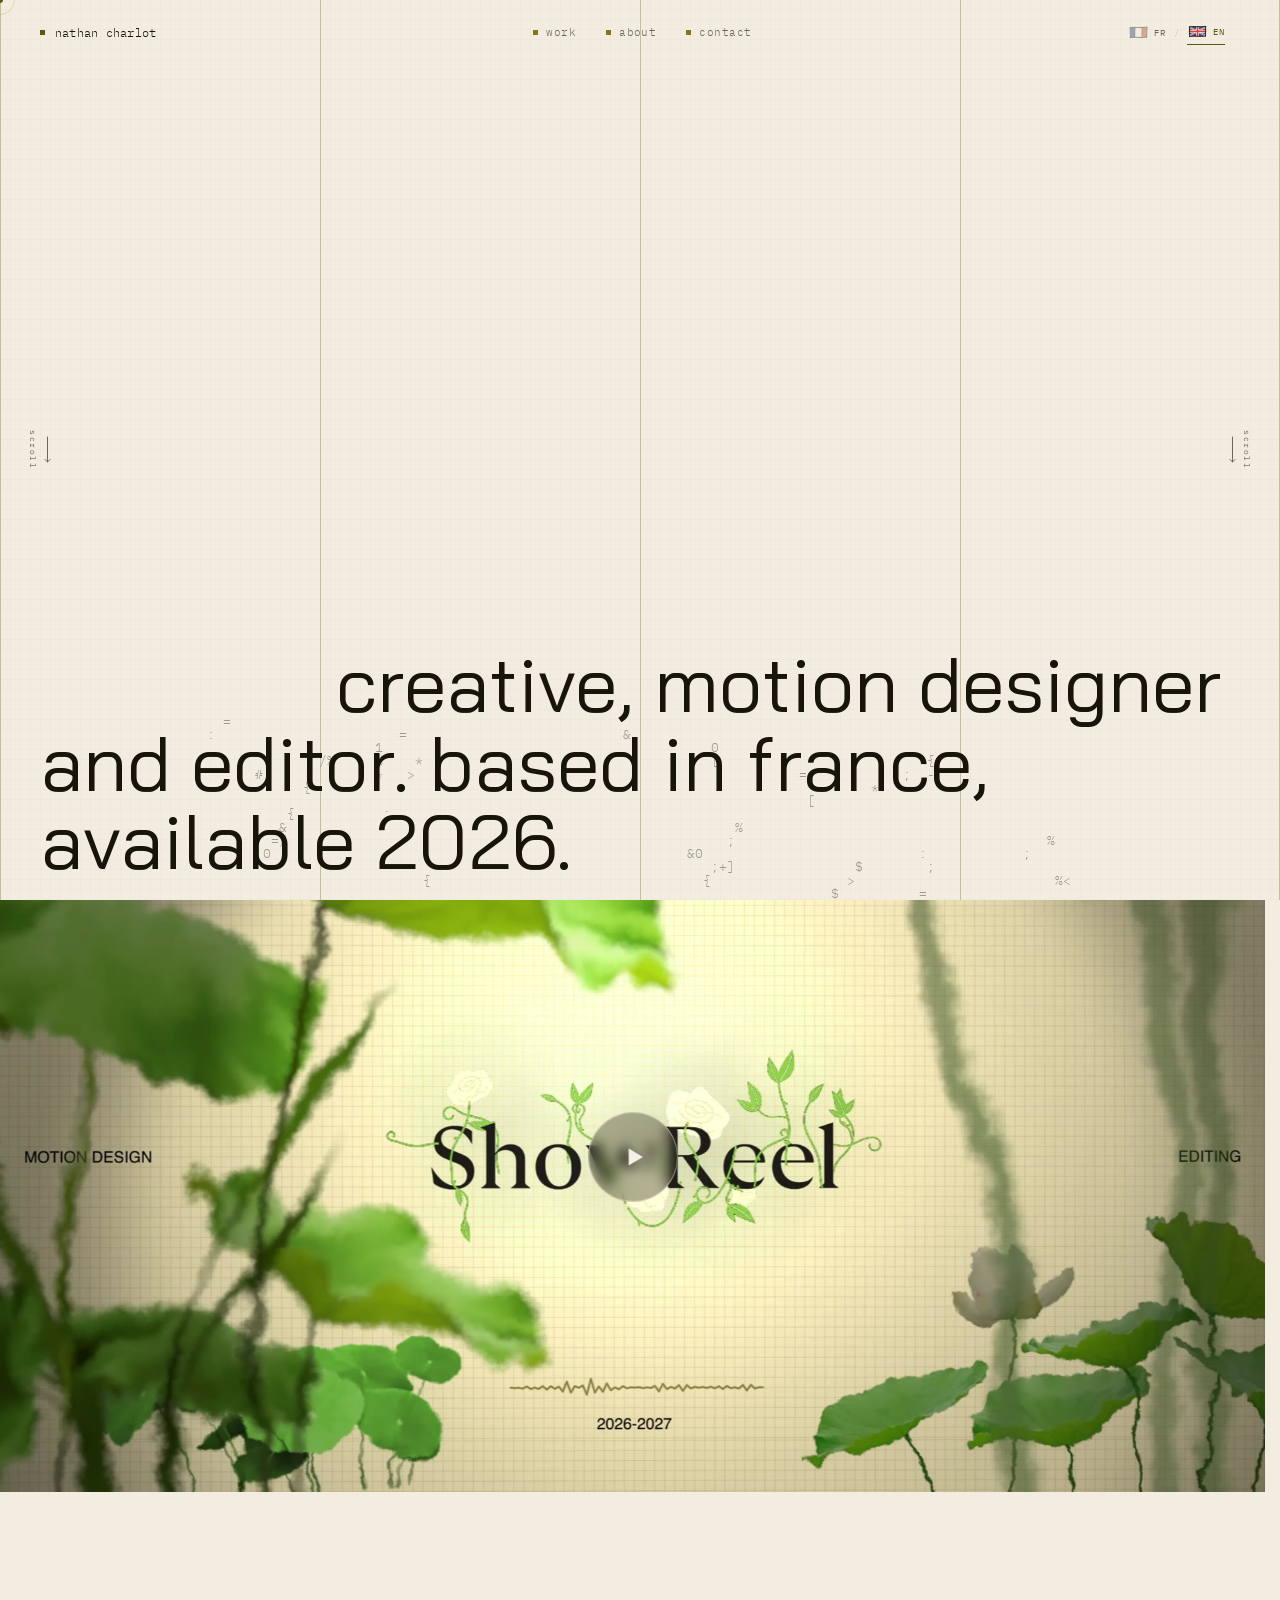
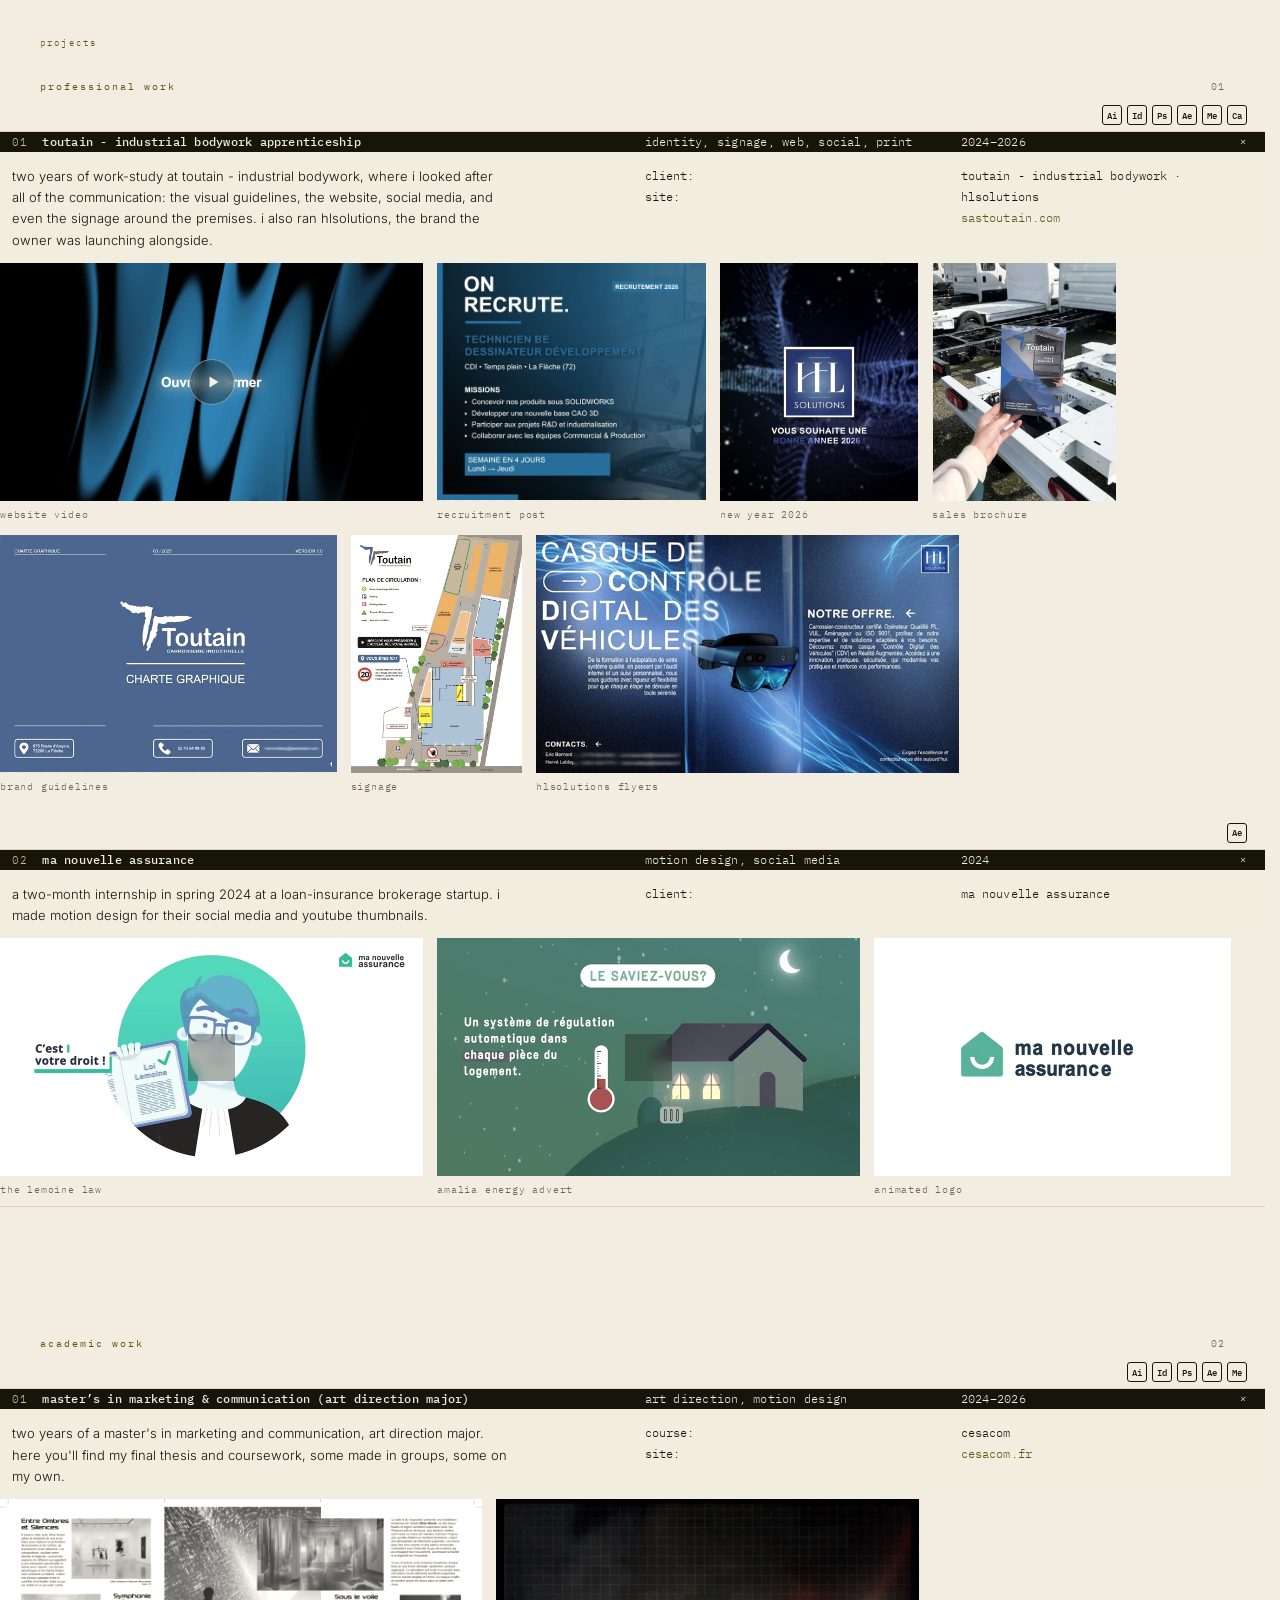
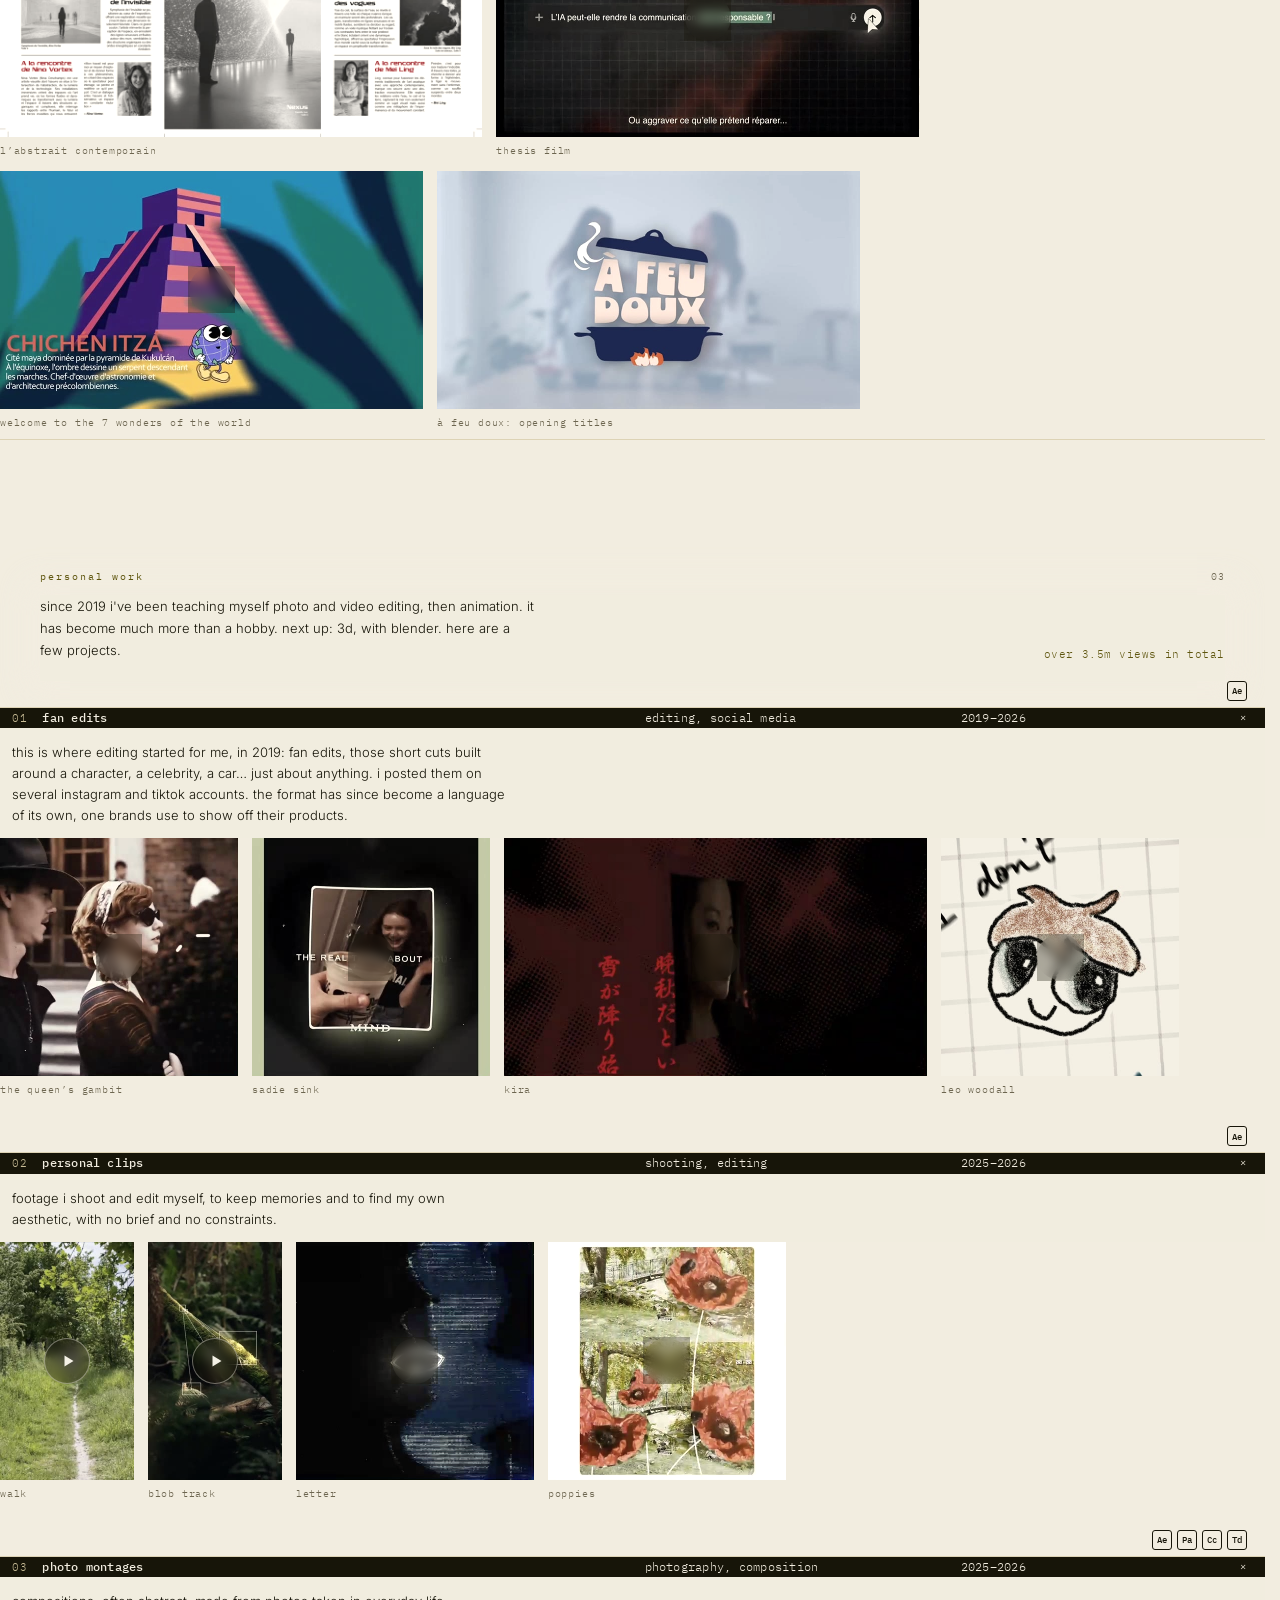
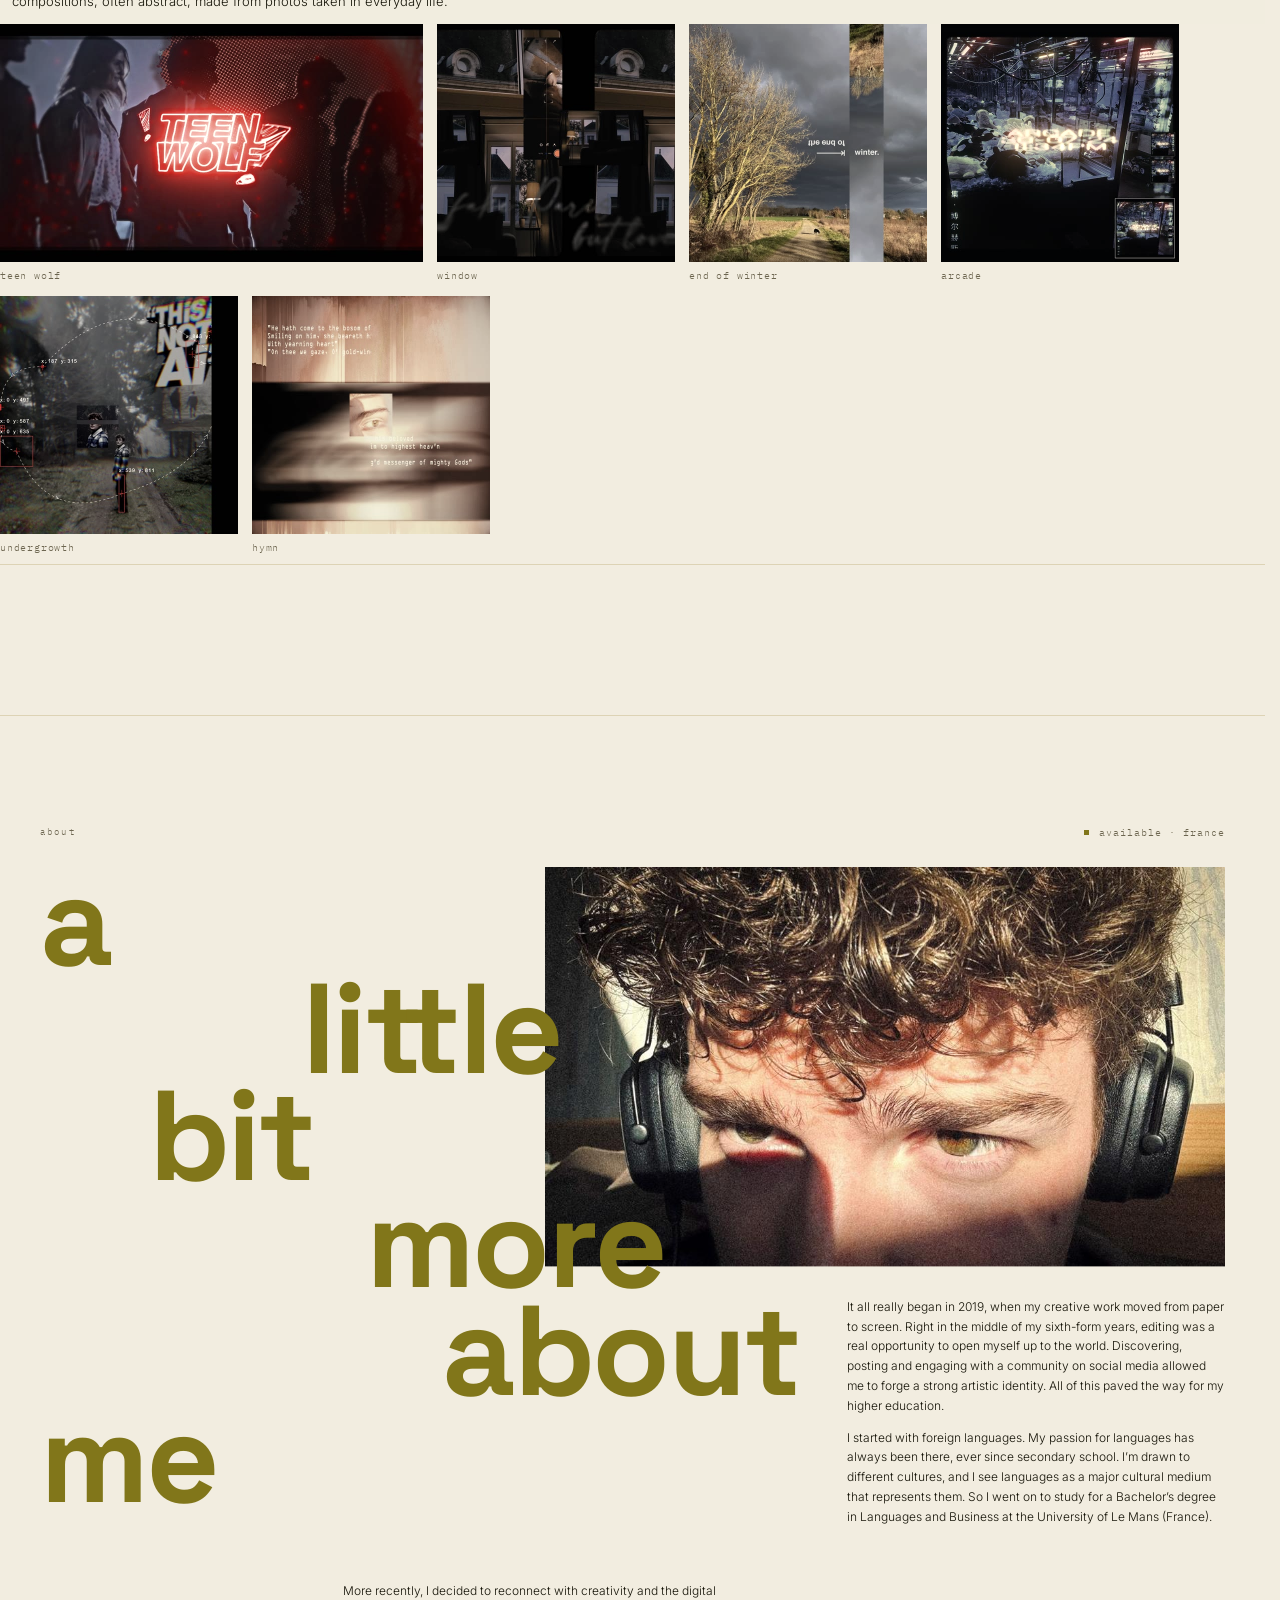
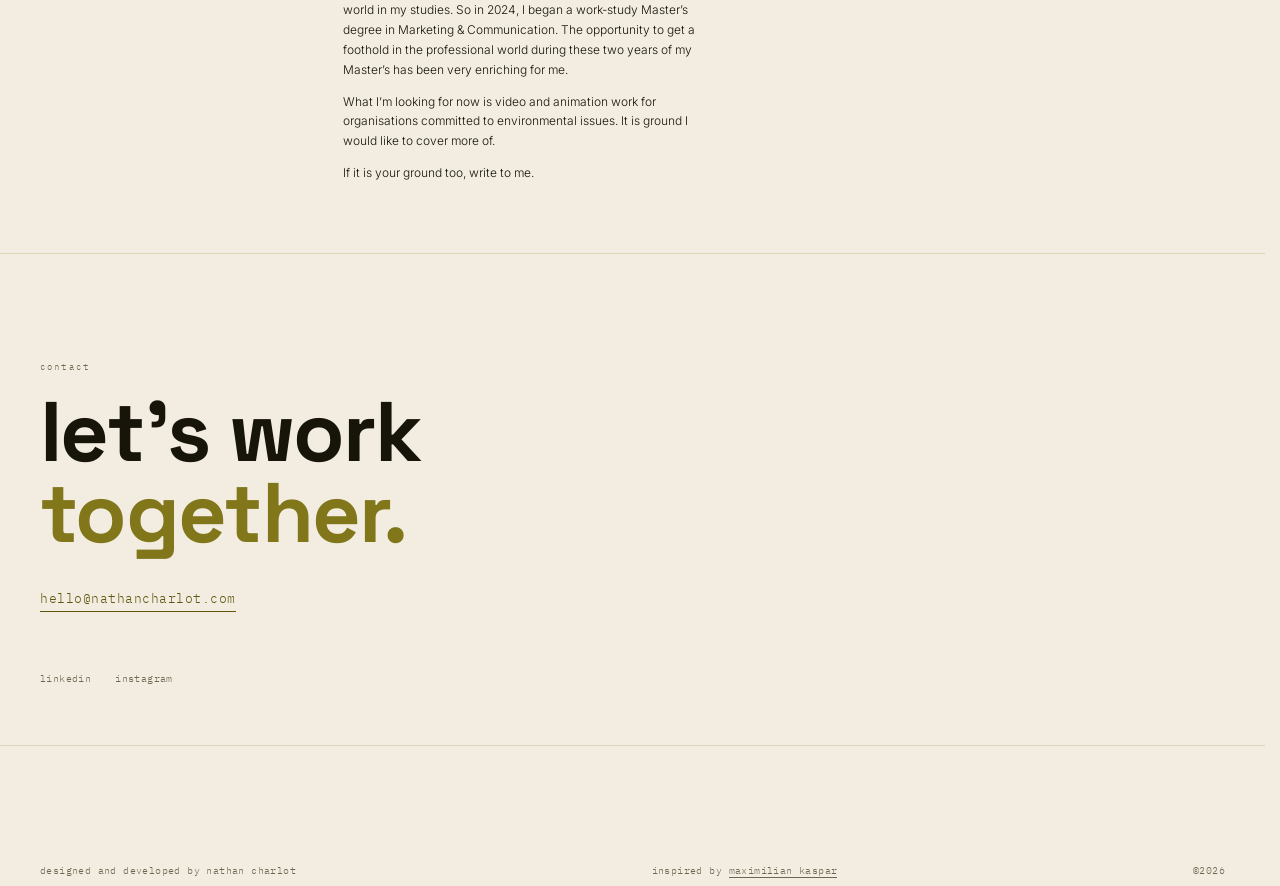
==== index.html @ 2854dc58 "Add Canva and TouchDesigner to the projects that use them Co-Authored-By: Claude Opus 5.5 <noreply@a" ====
<!DOCTYPE html>
<html lang="en">
<head>
<meta charset="UTF-8">
<meta name="viewport" content="width=device-width, initial-scale=1.0">
<title>portfolio nathan charlot</title>
<meta name="description" content="Motion designer and video editor. Animated branding, titling and editing for brands with something to say. Professional, academic and personal work.">
<meta name="author" content="Nathan Charlot">
<meta name="theme-color" content="#f2ede0">
<link rel="canonical" href="https://nathancharlot.com/">
<!-- Shared links carry a card. Crawlers do not run the language switch, so these
     are written once, in English, the wider of the two audiences. -->
<meta property="og:type" content="website">
<meta property="og:site_name" content="Nathan Charlot">
<meta property="og:url" content="https://nathancharlot.com/">
<meta property="og:title" content="portfolio nathan charlot">
<meta property="og:description" content="Animated branding, titling and editing for brands with something to say.">
<meta property="og:image" content="https://nathancharlot.com/og.jpg">
<meta property="og:image:width" content="1200">
<meta property="og:image:height" content="630">
<meta property="og:image:alt" content="Nathan Charlot, close up, headphones on.">
<meta property="og:locale" content="en_GB">
<meta property="og:locale:alternate" content="fr_FR">
<meta name="twitter:card" content="summary_large_image">
<meta name="twitter:title" content="portfolio nathan charlot">
<meta name="twitter:description" content="Animated branding, titling and editing for brands with something to say.">
<meta name="twitter:image" content="https://nathancharlot.com/og.jpg">
<link rel="icon" type="image/png" sizes="32x32" href="favicon-32.png">
<link rel="icon" type="image/png" sizes="180x180" href="favicon-180.png">
<link rel="icon" type="image/png" sizes="512x512" href="favicon-512.png">
<link rel="apple-touch-icon" href="favicon-180.png">
<link rel="preconnect" href="https://fonts.googleapis.com">
<link href="https://fonts.googleapis.com/css2?family=Space+Grotesk:wght@400;500;700&family=Bai+Jamjuree:wght@400&family=IBM+Plex+Mono:wght@400;500;600&family=Inter:wght@300;400;500&display=swap" rel="stylesheet">
<style>
/* ═══════════════════════════════════════
   TOKENS
═══════════════════════════════════════ */
:root {
  --bg:        #f2ede0;
  --bg-alt:    #e9e2ce;
  --panel:     #ece5d3;
  --fg:        #171509;
  --fg-muted:  #6d6650;
  /* --gold is text-safe on cream; --gold-fill is the raw moodboard yellow, blocks only */
  --gold:      #5f560f;
  --gold-fill: #c1b641;
  /* The two moodboard greens replace the former red accent.
     --green-deep carries emphasis text, --green-light is fills only (1.8:1 on cream). */
  --olive:      #81761a;
  --green-deep: #81761a;
  --green-light:#c1b641;
  --black:     #000;
  --ink-on-olive: #f4f1e6;
  --border:    #ddd3b5;
  --border-strong: #c9bd97;
  --display: 'Space Grotesk', 'Archivo', sans-serif;
  --mono:    'IBM Plex Mono', monospace;
  --sans:    'Inter', 'Helvetica Neue', Helvetica, Arial, sans-serif;
}
*, *::before, *::after { box-sizing: border-box; margin: 0; padding: 0; }
/* Reserve the scrollbar gutter so locking the scroll during the loading curtain
   does not widen the page and leave the auto-fitted headline mis-sized. */
html { scroll-behavior: smooth; scrollbar-gutter: stable; }
body {
  background: var(--bg); color: var(--fg);
  font-family: var(--sans); font-weight: 300;
  cursor: none; overflow-x: hidden; position: relative;
}
body.no-scroll-transition { overflow: hidden; height: 100vh; }
/* Light green as a fill takes dark ink: 9:1, against 4:1 for cream on the deep green */
::selection { background: var(--green-light); color: var(--fg); }
a { color: inherit; }
.lowercase { text-transform: lowercase; }

/* ── SWISS BACKGROUND GRID ── */
/* Fine 10px pixel grid — barely-there texture, far lighter than the columns */
.bg-grid {
  position: fixed; inset: 0; z-index: 0; pointer-events: none;
  background-image:
    repeating-linear-gradient(90deg, var(--fg) 0, var(--fg) 1px, transparent 1px, transparent 10px),
    repeating-linear-gradient(0deg,  var(--fg) 0, var(--fg) 1px, transparent 1px, transparent 10px);
  opacity: .015;
}
/* Five hairlines on the quarters → four equal columns, matching the .tc blinds.
   Positioned absolutely rather than with space-between, which spreads the gaps
   between the 1px lines and drifts off the quarter marks. */
.bg-columns { position: fixed; inset: 0; z-index: 0; pointer-events: none; }
.bg-columns span { position: absolute; top: 0; height: 100%; width: 1px; background: var(--border-strong); }
.bg-columns span:nth-child(1) { left: 0; }
.bg-columns span:nth-child(2) { left: calc(25% - .5px); }
.bg-columns span:nth-child(3) { left: calc(50% - .5px); }
.bg-columns span:nth-child(4) { left: calc(75% - .5px); }
.bg-columns span:nth-child(5) { right: 0; }
/* Ascii animation as a fixed backdrop: plain text, so no blend mode or alpha
   video is needed — the glyphs simply sit on the page colour. Held well below
   the content and faint enough to read through. */
#asciiBg { position: fixed; inset: 0; z-index: 0; pointer-events: none; will-change: opacity, filter;
  display: flex; align-items: flex-end; justify-content: center; overflow: hidden; }
#asciiBg pre { font-family: var(--mono); line-height: 1; white-space: pre; margin: 0;
  color: var(--fg); opacity: .38; }
.bg-grid-12 {
  position: fixed; inset: 0; z-index: 9500; pointer-events: none; display: none;
  grid-template-columns: repeat(12, 1fr); gap: 0;
}
.bg-grid-12.on { display: grid; }
.bg-grid-12 span { border-right: 1px solid rgba(129,118,26,.4); height: 100%; }
main, nav, footer { position: relative; z-index: 1; }
/* #hero is deliberately left at z-index auto: a stacking context here would trap
   the ascii clip's multiply blend. It still paints over the fixed grids because
   it is positioned and comes later in the DOM. */
#hero { position: relative; }

/* ── PAGE TRANSITION CURTAIN ── */
.page-transition { position: fixed; inset: 0; z-index: 10000; display: flex; pointer-events: none; }
.tc { flex: 1; }
/* Columns wipe away toward their own left edge, staggered left → right */
.tc-bg { width: 100%; height: 100%; transform-origin: left; background: var(--black); }
.page-transition.retract .tc-bg { animation: tc-retract .6s cubic-bezier(.65,0,.35,1) forwards; }
.page-transition.retract .tc:nth-child(1) .tc-bg { animation-delay: 0s; }
.page-transition.retract .tc:nth-child(2) .tc-bg { animation-delay: .07s; }
.page-transition.retract .tc:nth-child(3) .tc-bg { animation-delay: .14s; }
.page-transition.retract .tc:nth-child(4) .tc-bg { animation-delay: .21s; }
@keyframes tc-retract { to { transform: scaleX(0); } }
.page-transition.hidden { display: none; }

/* ── CURSOR ── */
#cursor { position: fixed; width: 6px; height: 6px; background: var(--gold); border-radius: 50%;
  pointer-events: none; z-index: 9999; transform: translate(-50%,-50%);
  transition: width .2s, height .2s, background .2s; }
#cursor-ring { position: fixed; width: 30px; height: 30px; border: 1px solid rgba(193,182,65,.4);
  border-radius: 50%; pointer-events: none; z-index: 9998; transform: translate(-50%,-50%);
  transition: width .25s ease, height .25s ease, border-color .2s; }
body:has(a:hover) #cursor, body:has(button:hover) #cursor { width: 4px; height: 4px; background: var(--green-deep); }
body:has(a:hover) #cursor-ring, body:has(button:hover) #cursor-ring { width: 52px; height: 52px; border-color: rgba(129,118,26,.45); }
@media (max-width: 600px) { #cursor, #cursor-ring { display: none; } body { cursor: auto; } a, button { cursor: pointer; } }


/* ── ALL LOWERCASE ──
   The portfolio speaks without capitals. Done in CSS rather than by rewriting
   the copy, so the text keeps its real spelling for anyone reading the source,
   for search engines and for a screen reader. */
.project-desc, .grid-item-desc, .grid-item-link, .lb-desc, .lb-title,
.cat-note-text, .cat-stat, .project-meta-value, .thumb-file {
  text-transform: lowercase;
}

/* ── SCROLL CUES ──
   One on each edge, halfway down, for a mouse on a wide screen only: a phone
   scrolls by instinct. The arrow slides down and fades on a loop; both leave
   as soon as the page moves. */
.scroll-cue { display: none; }
@media (hover: hover) and (min-width: 1024px) {
  /* Centred by layout over the full height, not by translateY(-50%): that lands on
     half pixels and the vertical type blurred unevenly, its r looking bolder. */
  .scroll-cue { position: fixed; top: 0; bottom: 0; z-index: 50; pointer-events: none;
    display: flex; align-items: center; gap: 6px;
    font-family: var(--mono); font-size: 8px; font-weight: 400; letter-spacing: .2em; text-transform: lowercase;
    color: var(--fg-muted); transition: opacity .5s ease;
    animation: cue-in .8s ease 1.2s backwards; }
  .scroll-cue-l { left: 28px; }
  .scroll-cue-r { right: 28px; }
  .scroll-cue span { writing-mode: vertical-rl; }
  .scroll-cue svg { overflow: visible; animation: cue-drop 2s cubic-bezier(.5,0,.3,1) infinite; }
  .scroll-cue.is-gone { opacity: 0; }
}
@keyframes cue-in { from { opacity: 0; } }
@keyframes cue-drop {
  0%   { transform: translateY(-5px); opacity: 0; }
  30%, 65% { opacity: 1; }
  100% { transform: translateY(5px); opacity: 0; }
}
@media (prefers-reduced-motion: reduce) {
  .scroll-cue, .scroll-cue svg { animation: none; }
}

/* ── CLICK EFFECT ── */
.ck-mark { position: fixed; pointer-events: none; z-index: 9997; font-family: var(--mono); color: var(--gold); font-size: 12px; }
.ck-ring { position: fixed; pointer-events: none; z-index: 9997; border-radius: 50%;
  border: 1px solid rgba(193,182,65,.7); width: 0; height: 0; transform: translate(-50%,-50%); }

/* ── LAYOUT HELPERS ── */
.sec-label { font-family: var(--mono); font-size: 9px; color: var(--fg-muted); letter-spacing: .24em; text-transform: lowercase; }
.sec-label.accent { color: var(--gold); }
.reveal { opacity: 0; transform: translateY(36px); transition: opacity 1s cubic-bezier(.22,1,.36,1), transform 1s cubic-bezier(.22,1,.36,1); }
.reveal.visible { opacity: 1; transform: translateY(0); }
.reveal-delay-1 { transition-delay: .12s; } .reveal-delay-2 { transition-delay: .24s; } .reveal-delay-3 { transition-delay: .36s; }
.dot-sq { width: 5px; height: 5px; background: var(--green-deep); flex-shrink: 0; }
.dot-sq.blink { animation: sq-blink 1.4s steps(1) infinite; }
.dot-sq.static { background: var(--gold); }
@keyframes sq-blink { 0%,100%{opacity:1} 50%{opacity:.15} }

/* ═══════════════════════════════════════
   NAV
═══════════════════════════════════════ */
/* Sticky, not fixed: the bar keeps its place in the flow, so the hero's
   calc(100vh - nav) and every layout below it stay exactly as they were.
   Nothing is painted here — no background, no rule, no blur. Only the name and the
   language switch ride down the page; the section links step aside once the page
   starts moving, so what follows the reader is two lines of type and nothing else. */
nav { position: sticky; top: 0; z-index: 100; display: flex; align-items: center;
  justify-content: space-between; padding: 0 40px; height: 64px; }
nav.is-stuck .nav-links { opacity: 0; pointer-events: none; }
/* Over anything dark the ink turns pale so it stays readable. The two ends of the bar
   are judged separately: the name sits on the left and the language switch on the
   right, so a picture occupying only the right of the page must not pale the name
   into invisibility against the cream beside it. What counts as dark is measured from
   the picture itself, not declared here — see ABOVE DARK in the script. */
.nav-logo, .lang-btn, .lang-sep { transition: color .3s ease, border-color .3s ease; }
.dot-sq { transition: background-color .3s ease; }
.nav-logo.over-dark { color: var(--ink-on-olive); }
.nav-logo.over-dark .dot-sq.static { background: var(--green-light); }
.lang-switcher.over-dark .lang-btn,
.lang-switcher.over-dark .lang-sep { color: var(--ink-on-olive); }
.lang-switcher.over-dark .lang-btn.active { color: #fff; border-bottom-color: #fff; }
/* An anchor would otherwise land its section's first line under the name. */
#hero, #work, #approach, #contact { scroll-margin-top: calc(var(--nav-h, 64px) + 8px); }
.nav-logo { display: flex; align-items: center; padding: 5px 0; margin: -5px 0; gap: 10px; font-family: var(--mono); font-size: 12px;
  color: var(--fg); text-decoration: none; letter-spacing: .02em; }
.nav-short { display: none; }
.nav-links { display: flex; gap: 30px; transition: opacity .35s ease; }
/* 15px tall is a coin toss for a thumb. The padding grows the target without
   moving anything on screen; the negative margin keeps the row its own height. */
.nav-link { display: flex; align-items: center; gap: 8px; font-family: var(--mono); font-size: 11px;
  color: var(--fg-muted); letter-spacing: .04em; text-decoration: none; transition: color .25s;
  padding: 7px 0; margin: -7px 0; }
.nav-link:hover { color: var(--fg); }
.nav-right { display: flex; align-items: center; gap: 22px; }
.lang-switcher { display: flex; align-items: center; gap: 8px; }
/* The flag sits inside the button, so the whole thing is one target — which also
   takes the switch from 13px wide to something a thumb can actually hit. */
.lang-btn { display: inline-flex; align-items: center; gap: 5px;
  background: none; border: none; cursor: none; font-family: var(--mono); font-size: 9px;
  letter-spacing: .1em; color: var(--fg-muted); padding: 5px 0; transition: color .2s; }
.lang-btn.active { color: var(--gold); border-bottom: 1px solid var(--gold); }
.lang-btn:hover:not(.active) { color: var(--fg); }
.lang-flag { display: block; width: 21px; height: 15px; flex-shrink: 0; overflow: visible; }
/* Dimmed until chosen, so the one in use reads as the one in use. */
.lang-btn:not(.active) .lang-flag { opacity: .45; transition: opacity .25s ease; }
.lang-btn:hover .lang-flag { opacity: 1; }
.lang-sep { font-family: var(--mono); font-size: 9px; color: var(--border-strong); }

/* ═══════════════════════════════════════
   HERO
═══════════════════════════════════════ */
/* The section ends exactly at the fold so the headline can sit on it. The nav
   is in flow above, so its measured height comes out of the calculation. */
#hero { position: relative; min-height: calc(100vh - var(--nav-h, 64px));
  display: flex; flex-direction: column; justify-content: flex-end;
  padding: 40px 40px 20px; }
.hero-inner { position: relative; z-index: 1; width: 100%; }

/* Reference sets weight 400, line-height 102% and indents the first line by one
   column (25%), so it starts on the second grid rule. */
/* Bai Jamjuree stands in for the reference's Bugrino, which is licensed: the same
   squared shoulders and two-storey a. Lines break where the sentence does; a phone
   lets them flow, or the longest would shrink the whole headline. */
.title-h1 { font-family: 'Bai Jamjuree', var(--display); font-weight: 400; text-transform: lowercase;
  letter-spacing: 0; line-height: 1.02; font-size: 44px;
  text-indent: 25%; min-width: 100%; }
@media (max-width: 767px) { .title-h1 br { display: none; } }
/* Unwrapped on wider screens, so the auto-fit sees a line overflow and stops there
   instead of letting it wrap into a fourth. */
@media (min-width: 768px) { .title-h1 { white-space: nowrap; } }

/* ═══════════════════════════════════════
   WORK — ACCORDION
═══════════════════════════════════════ */
/* --pad is what the project rows cancel out to reach the viewport edges */
/* The bottom padding is deliberately large: it is the pause between the work and
   the page that talks about the person who made it. */
#work { --pad: 40px; padding: 90px var(--pad) 150px; }
.work-tag_wrapper { margin-bottom: 30px; }
/* A wide breath between the three kinds of work, a narrower one between the
   projects inside a kind. */
.cat-group + .cat-group { margin-top: 130px; }
.project + .project, .project + .project-tools { margin-top: 30px; }
.cat-head { display: flex; justify-content: space-between; align-items: baseline; padding-bottom: 12px; }
/* The deep green reads 3.96:1 on cream — right for the display sizes it was
   chosen for, short of the 4.5:1 a 10px label needs. --gold is the same family
   at 6.36:1. The weight is restated because these are headings now. */
.cat-name { font-family: var(--mono); font-size: 10px; letter-spacing: .2em; font-weight: 400;
  text-transform: lowercase; color: var(--gold); }
.cat-count { font-family: var(--mono); font-size: 10px; color: var(--fg-muted); letter-spacing: .1em; }
/* A category can carry a line about itself, and a figure worth stating plainly.
   Kept to one measure so it reads as a note, not a preamble. */
.cat-note { display: flex; align-items: flex-start; justify-content: space-between;
  gap: 40px; padding: 0 0 20px; }
.cat-note-text { margin: 0; max-width: 62ch; font-size: 13px; line-height: 1.7;
  font-weight: 300; color: var(--fg); }
.cat-stat { margin: 0; flex-shrink: 0; align-self: flex-end;
  font-family: var(--mono); font-size: 11px; letter-spacing: .05em;
  color: var(--gold); white-space: nowrap; }
@media (max-width: 700px) {
  .cat-note { flex-direction: column; gap: 14px; }
}
/* Rows break out of the section padding so their four columns line up with the
   background rules at the viewport quarters, as on the reference layout. */
.project { border-top: 1px solid var(--border); margin: 0 calc(-1 * var(--pad)); }
/* The software behind a project, set right above its bar and ending where the bar's
   year column does. */
.project-tools { display: flex; justify-content: flex-end; gap: 5px;
  margin: 0 calc(-1 * var(--pad)) 6px; padding: 0 18px 0 12px; }
.project-tools .tool { position: relative; display: inline-grid; place-items: center; width: 20px; height: 20px;
  border: 1px solid var(--fg); border-radius: 3px;
  font-family: var(--mono); font-size: 9px; font-weight: 500; letter-spacing: .02em;
  color: var(--fg); cursor: default; outline: none; transition: background-color .2s, color .2s; }
.project-tools .tool:hover, .project-tools .tool:focus { background: var(--fg); color: var(--bg); }
/* The name, above the mark and flush with its right edge so the last one in the
   row never runs off the page. */
.project-tools .tool::after { content: attr(data-name); position: absolute; right: -1px; bottom: calc(100% + 6px);
  padding: 3px 6px; white-space: nowrap; pointer-events: none;
  font-size: 10px; font-weight: 400; letter-spacing: .04em; text-transform: lowercase;
  background: var(--fg); color: var(--bg); opacity: 0; transform: translateY(3px);
  transition: opacity .2s, transform .2s; }
.project-tools .tool:hover::after, .project-tools .tool:focus::after { opacity: 1; transform: none; }
.cat-group .project:last-child { border-bottom: 1px solid var(--border); }
.project-header, .project-content {
  display: grid; grid-template-columns: repeat(4, 1fr); gap: 0;
}
/* font-size here as well as on the children: the cells would otherwise inherit
   the 16px body size and their line boxes, not the 12px text, would set the row
   height. Explicit line-height for the same reason — `normal` on the mono face
   adds stray pixels the padding cannot account for. */
.project-header { align-items: baseline; padding: 3px 0; font-size: 12px; line-height: 1.2; cursor: none; }
.pcol { padding-left: 12px; padding-right: 18px; min-width: 0; }
.pcol-4 { display: flex; justify-content: space-between; align-items: baseline; gap: 12px; }
/* Name and description run across the first two columns so they do not wrap
   early and thicken the row — the reference keeps both to a single band. The
   spacer column then has nothing left to do, and the last two are pinned so
   the wider first cell cannot push them out of the grid. */
.project-header .pcol:first-child, .project-content .pcol:first-child { grid-column: 1 / 3; }
.project-header .pcol:nth-child(2), .project-content .pcol:nth-child(2) { display: none; }
.project-header .pcol:nth-child(3), .project-content .pcol:nth-child(3) { grid-column: 3; }
.project-header .pcol:nth-child(4), .project-content .pcol:nth-child(4) { grid-column: 4; }
.project-num { font-family: var(--mono); font-size: 11px; color: var(--fg-muted);
  letter-spacing: .06em; margin-right: 12px; }
.project-name { font-family: var(--mono); font-size: 12px; font-weight: 500; display: inline; letter-spacing: .02em;
  text-transform: lowercase; transition: color .3s; }
.project-header:hover .project-name { color: var(--green-deep); }
.project-tags { font-family: var(--mono); font-size: 12px; color: var(--fg); letter-spacing: .02em;
  text-transform: lowercase; }
.project-year { font-family: var(--mono); font-size: 12px; color: var(--fg); letter-spacing: .02em; }
/* Open rows invert, the way the reference marks the active project */
.project.is-open .project-header { background: var(--fg); }
.project.is-open .project-name,
.project.is-open .project-tags,
.project.is-open .project-year { color: var(--bg); }
.project.is-open .project-num { color: var(--border-strong); }
.project-plus { font-family: var(--mono); font-size: 12px; line-height: 1.2; color: var(--fg-muted);
  transition: transform .35s ease, color .3s; }
.project-plus::before { content: '+'; }
.project.is-open .project-plus { color: var(--bg); transform: rotate(45deg); }

/* Only the write-up collapses now; the band of visuals below stays put. The
   panel opens on one eased curve with the text sliding up behind it. */
.project-content_wrapper { display: grid; grid-template-rows: 0fr;
  transition: grid-template-rows .75s cubic-bezier(.22,1,.36,1); }
.project.is-open .project-content_wrapper { grid-template-rows: 1fr; }
.project-content_inner { overflow: hidden; }
.project-content {
  opacity: 0; transform: translateY(22px);
  transition: opacity .55s ease, transform .65s cubic-bezier(.22,1,.36,1); }
.project.is-open .project-content { opacity: 1; transform: none; transition-delay: .1s; }
.project-content { padding: 14px 0 12px; }
/* The fixed ascii backdrop runs under the write-ups; a veil of the page colour
   pales it there without hiding it. The note's edge is feathered, the row's is
   held by its own rules. */
.project-content, .cat-note { background: color-mix(in srgb, var(--bg) 72%, transparent); }
.cat-note { box-shadow: 0 0 28px 14px color-mix(in srgb, var(--bg) 72%, transparent); }
.project-desc { font-size: 13px; line-height: 1.62; font-weight: 300; min-height: 1.62em; max-width: 62ch; }
.project-meta-label, .project-meta-value { font-family: var(--mono); font-size: 12px; line-height: 1.72;
  color: var(--fg); letter-spacing: .01em; overflow-wrap: break-word; }
.project-meta-value a { color: var(--gold); text-decoration: none; border-bottom: 1px solid transparent;
  display: inline-block; padding: 4px 0; margin: -4px 0; }
.project-meta-value a:hover { border-color: var(--gold); }

/* Visuals sit at a common height and keep their own ratio; anything that will
   not fit alongside wraps to the next line rather than opening a sideways
   scroll. */
.project-grid { display: flex; flex-wrap: wrap; gap: 14px;
  align-items: flex-start; margin: 0 0 10px; }
/* The band belongs to the row, not to the panel that opens under it, so the
   visuals are visible by default and their entrance is a pure animation laid
   over that: however it goes, they settle back to the natural state and cannot
   be left hidden. The script arms it only on a page that is actually being
   looked at, so nothing sits half-animated in a background tab. --d staggers
   each visual so the band glides in rather than snapping as a block. */
.grid-item { position: relative; background: var(--bg); cursor: none; flex: 0 0 auto; }
/* The format is named under each visual, the way the reference labels its
   files: enough for the visitor to know whether a tile will move. */
.thumb-file { display: block; padding: 7px 0 0; font-family: var(--mono);
  font-size: 10px; letter-spacing: .08em; color: var(--fg-muted); }
.project-grid.animate .grid-item { animation: item-in .8s cubic-bezier(.22,1,.36,1) var(--d, 0ms) backwards; }
@keyframes item-in { from { opacity: 0; transform: translateY(38px); } }
.thumb { position: relative; height: 238px; background: repeating-linear-gradient(135deg, var(--panel) 0, var(--panel) 6px, var(--bg) 6px, var(--bg) 12px); }
.thumb.landscape { aspect-ratio: 4/3; }
.thumb.portrait { aspect-ratio: 3/4; }
.thumb.square { aspect-ratio: 1/1; }
.thumb-label { position: absolute; inset: 0; display: flex; align-items: center; justify-content: center;
  font-family: var(--mono); font-size: 9px; color: var(--fg-muted); opacity: .5; }
/* contain, never cover: a visual is shown whole. Tiles carry the media's own
   ratio so there is nothing to letterbox. */
.thumb img, .thumb video { position: absolute; inset: 0; width: 100%; height: 100%; object-fit: contain; }
/* A video's last row or column of pixels can come out dark: the encoder pads
   the frame to a multiple of 16 and the browser's scaling bleeds that padding
   into the edge, and a ratio a pixel off the tile's leaves a hairline of its
   own. Scaling the picture by a hair, inside a tile that clips, keeps any such
   line out of sight; 0.6% per side is below what the eye can tell is cropped. */
.thumb { overflow: hidden; }
.thumb video { transform: scale(1.012); }
/* The still covers the video at rest and lifts once there are frames to see.
   Keyed on playback rather than on hover: if the clip cannot start, the tile
   keeps its picture instead of baring an empty frame. It also survives a paused
   video, which the poster attribute does not — that only shows before the first
   frame lands. */
/* Thumbnails rest in black and cream, so a band of unrelated work reads as one
   surface instead of a scatter of palettes. The sepia/saturate pair was picked
   by measuring: light tones land on #f6eddc, a shade off the page's own cream,
   while blacks stay black. Real colour returns under the cursor. */
.thumb img { filter: saturate(.78) sepia(.1) brightness(1.02);
  /* Both transitions live here: this selector outranks .thumb-poster and
     .thumb-alt, and would otherwise strip the fades they declare. */
  transition: filter .45s ease, opacity .35s ease; }
.thumb-poster { z-index: 1; }
.grid-item:hover .thumb img, .grid-item.is-open .thumb img { filter: none; }
/* No cursor means no hover means the colour never comes back. A phone showed a
   band of frozen, drained stills — the worst possible case for motion work.
   Touch screens get the pictures as they are. */
@media (hover: none) { .thumb img { filter: none; } }
.grid-item.is-playing .thumb-poster, #reel.is-playing .thumb-poster { opacity: 0; }
/* Two sides of the same sheet: the second is stacked over the first and fades
   in on hover, rather than swapping the src, which would flash the first time
   while the other side is still being fetched. */
.thumb-alt { opacity: 0; transition: opacity .4s ease; }
.grid-item:hover .thumb-alt { opacity: 1; }
/* width:0 + min-width:100% keeps the text out of the tile's intrinsic sizing —
   otherwise the paragraph, not the media, would decide how wide the tile is and
   the block would run past the video. */
/* Opens the way a project's write-up does: the space grows on one eased curve
   (0fr → 1fr) and the text rises into it a beat later; closing runs it back. */
.grid-item-desc { display: grid; grid-template-rows: 0fr; box-sizing: border-box; width: 0; min-width: 100%;
  font-size: 13px; line-height: 1.62; font-weight: 300; color: var(--fg);
  transition: grid-template-rows .6s cubic-bezier(.22,1,.36,1); }
/* Hidden once shut, so a link inside is out of the tab order too */
.grid-item-desc-in { min-height: 0; overflow: hidden; padding: 0 12px;
  opacity: 0; transform: translateY(-8px); visibility: hidden;
  transition: opacity .3s ease, transform .45s cubic-bezier(.22,1,.36,1),
    padding .6s cubic-bezier(.22,1,.36,1), visibility 0s linear .6s; }
.grid-item.is-open .grid-item-desc { grid-template-rows: 1fr; }
.grid-item.is-open .grid-item-desc-in { padding: 10px 12px 16px; opacity: 1; transform: none; visibility: visible;
  transition: opacity .45s ease .12s, transform .55s cubic-bezier(.22,1,.36,1) .12s,
    padding .6s cubic-bezier(.22,1,.36,1), visibility 0s; }
@media (prefers-reduced-motion: reduce) {
  .grid-item-desc, .grid-item-desc-in { transition: none; }
}
/* The part of a write-up still decoding, set like the ascii backdrop */
.decoding { font-family: var(--mono); font-size: .92em; font-weight: 400; color: var(--fg-muted); }
/* Once open, the clip lets go, or a software mark's name would be cut off above it */
.grid-item.is-open .grid-item-desc-in { animation: desc-unclip 0s .6s forwards; }
@keyframes desc-unclip { to { overflow: visible; } }
.grid-item-tools { display: flex; align-items: center; gap: 10px; margin-top: 12px;
  font-family: var(--mono); font-size: 12px; }
.grid-item-tools .project-tools { margin: 0; padding: 0; justify-content: flex-start; text-transform: none; }
.grid-item-tools .project-tools .tool::after { right: auto; left: -1px; }
.grid-item-link { display: inline-block; margin-top: 10px; font-family: var(--mono);
  font-size: 11px; letter-spacing: .06em; text-transform: lowercase; color: var(--gold);
  text-decoration: none; border-bottom: 1px solid transparent; }
.grid-item-link:hover { border-color: var(--gold); }

/* ── VIDEO PLAYER ──
   The play mark is a watermark, not a button: it marks a tile as motion so it
   reads at a glance across the band, and stays out of the way of the clicks.
   Each glyph pair is always in the markup; the tile's state picks one. */
.vmark { position: absolute; left: 50%; top: 50%; z-index: 2; width: 46px; height: 46px;
  margin: -23px 0 0 -23px; border-radius: 50%; pointer-events: none;
  display: flex; align-items: center; justify-content: center;
  color: var(--ink-on-olive); background: rgba(23,21,9,.32);
  border: 1px solid rgba(244,241,230,.4);
  -webkit-backdrop-filter: blur(6px); backdrop-filter: blur(6px);
  transition: opacity .3s ease, transform .3s ease; }
.vmark svg { width: 16px; height: 16px; margin-left: 2px; }
.vmark .i-pause { margin-left: 0; }
.is-film:hover .vmark { transform: scale(1.08); }
/* Playing, the mark gets out of the picture. Under a cursor it comes back
   faintly as a pause, which is what the next click will do. */
.is-film.is-open:not(.is-paused) .vmark { opacity: 0; transform: scale(1.3); }
@media (hover: hover) {
  .is-film.is-open:not(.is-paused) .vbox:hover .vmark { opacity: .5; transform: none; }
}
.i-pause, .i-muted { display: none; }
.is-film.is-open:not(.is-paused) .i-play { display: none; }
.is-film.is-open:not(.is-paused) .i-pause { display: block; }
.is-film.is-muted .i-sound { display: none; }
.is-film.is-muted .i-muted { display: block; }

/* The bar only exists once a film is open. The gradient under it lets taps
   through to the picture; only its controls take them. container-type lets
   the bar shed controls in the narrow tiles a portrait clip makes. */
.vbar { position: absolute; left: 0; right: 0; bottom: 0; z-index: 3; display: none;
  align-items: center; gap: 4px; padding: 26px 8px 6px; pointer-events: none;
  container-type: inline-size; color: var(--ink-on-olive);
  font-family: var(--mono); font-size: 10px; letter-spacing: .04em;
  background: linear-gradient(to top, rgba(0,0,0,.66), rgba(0,0,0,0));
  transition: opacity .3s ease; }
.vbar > * { pointer-events: auto; }
.is-film.is-open .vbar { display: flex; }
/* On a desktop it steps aside while the film plays and the cursor is elsewhere. */
@media (hover: hover) {
  .is-film.is-open:not(.is-paused) .vbox:not(:hover):not(:focus-within) .vbar { opacity: 0; }
}
.vbar button { flex: 0 0 auto; width: 30px; height: 30px; padding: 0; border: 0;
  background: none; color: inherit; cursor: none;
  display: inline-flex; align-items: center; justify-content: center; }
.vbar svg { width: 15px; height: 15px; }
.vbar button:focus-visible, .vbar input:focus-visible { outline: 1px solid var(--green-light); outline-offset: 1px; }
.vb-time { flex: 0 0 auto; white-space: nowrap; font-variant-numeric: tabular-nums; }
.vb-seek { flex: 1 1 auto; min-width: 36px; }
.vb-vol { flex: 0 0 56px; width: 56px; }
/* Sliders drawn the same in every browser: a hairline track, filled up to the
   handle in the light green (--p), and a small cream handle. */
.vbar input[type=range] { -webkit-appearance: none; appearance: none; height: 22px; margin: 0;
  background: transparent; cursor: none; }
.vbar input[type=range]::-webkit-slider-runnable-track { height: 3px; border-radius: 2px;
  background: linear-gradient(to right, var(--green-light) var(--p, 0%), rgba(244,241,230,.32) var(--p, 0%)); }
.vbar input[type=range]::-webkit-slider-thumb { -webkit-appearance: none; width: 11px; height: 11px;
  margin-top: -4px; border-radius: 50%; background: var(--ink-on-olive); border: 0; }
.vbar input[type=range]::-moz-range-track { height: 3px; border-radius: 2px; background: rgba(244,241,230,.32); }
.vbar input[type=range]::-moz-range-progress { height: 3px; border-radius: 2px; background: var(--green-light); }
.vbar input[type=range]::-moz-range-thumb { width: 11px; height: 11px; border-radius: 50%;
  background: var(--ink-on-olive); border: 0; }
@container (max-width: 300px) { .vb-vol { display: none; } }
@container (max-width: 230px) {
  .vb-time { display: none; }
  .vbar button { width: 26px; }
}
@container (max-width: 170px) { .vbar .vb-close { display: none; } .vb-seek { min-width: 24px; } }
/* A finger needs bigger targets, and a phone sets its volume with its own
   buttons: the page cannot change it, so there is no slider to offer. */
@media (hover: none) {
  .vbar button { width: 40px; height: 40px; }
  .vb-vol { display: none; }
}
/* ── SHOWREEL ──
   The full width and the full height of the screen, right under the hero.
   It rises into place the way the reference does: the picture starts a little
   large and a little high, and settles to its frame as the section reaches
   the top (see the scroll code). The section clips, so the overscan never
   shows. The reel is cut at 2:1, the shape a browser window on a desktop
   screen has once its bars are counted. The section is the full height of the
   window, but never taller than a 2:1 frame across its width: a window wider
   than that loses a few percent top and bottom, which the reel's framing
   keeps clear, and one narrower (a laptop, a phone) gets the whole film edge
   to edge, a little short of the full height. Never bands down the sides,
   never the side captions cropped. */
#reel { position: relative; z-index: 1; overflow: hidden; background: var(--bg); cursor: none;
  height: min(100vh, 50vw); height: min(100svh, 50vw); }
.reel-frame { position: absolute; inset: 0; transform-origin: 50% 50%; will-change: transform; }
.reel-frame img, .reel-frame video { position: absolute; inset: 0; width: 100%; height: 100%;
  object-fit: cover; transition: opacity .35s ease; }
.reel-frame .thumb-poster { z-index: 1; }
#reel .vmark { width: 86px; height: 86px; margin: -43px 0 0 -43px; }
#reel .vmark svg { width: 24px; height: 24px; margin-left: 3px; }
#reel .vmark .i-pause { margin-left: 0; }
#reel .vbar { padding: 40px 22px 14px; }
#reel:focus-visible { outline: 2px solid var(--green-light); outline-offset: -4px; }
@media (max-width: 600px) {
  #reel .vmark { width: 64px; height: 64px; margin: -32px 0 0 -32px; }
  #reel .vmark svg { width: 20px; height: 20px; }
  #reel .vbar { padding: 26px 8px 4px; }
  /* The band is too short for the mark and the bar together; open, the bar has it. */
  #reel.is-open .vmark { opacity: 0; }
}
.vbox:fullscreen { background: #000; }
/* Full screen, the reel is shown whole: a monitor is rarely 2:1. */
#reel .vbox:fullscreen video { object-fit: contain; }
.vbox:-webkit-full-screen { background: #000; }

/* ── DOCUMENT VIEWER ──
   A sheet laid on the site's own grid: the dark bar of an open project, the
   quarter rules behind, the write-up in the first column and the page across
   the other three, with every page numbered in a strip under it. */
.lb { position: fixed; inset: 0; z-index: 300; display: flex; flex-direction: column; overflow: hidden;
  background:
    linear-gradient(var(--border-strong), var(--border-strong)) 25% 0 / 1px 100% no-repeat,
    linear-gradient(var(--border-strong), var(--border-strong)) 50% 0 / 1px 100% no-repeat,
    linear-gradient(var(--border-strong), var(--border-strong)) 75% 0 / 1px 100% no-repeat,
    var(--bg);
  opacity: 0; pointer-events: none; transition: opacity .3s ease; }
.lb.open { opacity: 1; pointer-events: auto; }
/* The same four columns, type and inversion as an open project's bar */
.lb-top { flex: 0 0 auto; display: grid; grid-template-columns: repeat(4, 1fr); align-items: center;
  padding: 6px 0; background: var(--fg); color: var(--bg);
  font-family: var(--mono); font-size: 12px; line-height: 1.2; letter-spacing: .02em;
  transform: translateY(-100%); transition: transform .45s cubic-bezier(.22,1,.36,1); }
.lb.open .lb-top { transform: none; }
.lb-name { grid-column: 1 / 3; padding-left: 12px; min-width: 0;
  overflow: hidden; text-overflow: ellipsis; white-space: nowrap; }
.lb-num { color: var(--border-strong); font-size: 11px; letter-spacing: .06em; margin-right: 12px; }
.lb-title { font-weight: 500; text-transform: lowercase; }
.lb-counter { grid-column: 3; padding-left: 12px; }
.lb-close { grid-column: 4; justify-self: end; margin-right: 12px; cursor: none;
  background: none; border: 0; color: var(--bg); font: inherit; font-size: 15px; line-height: 1;
  padding: 2px 6px; transition: color .2s; }
.lb-close:hover, .lb-close:focus-visible { color: var(--green-light); outline: none; }

.lb-body { flex: 1 1 auto; min-height: 0;
  display: grid; grid-template-columns: repeat(4, 1fr); grid-template-rows: minmax(0, 1fr) auto; }
.lb-side { grid-column: 1; grid-row: 1 / 3; min-height: 0; overflow-y: auto;
  padding: 22px 18px 26px 12px; display: flex; flex-direction: column; gap: 30px; }
.lb-desc { margin: 0; font-size: 13px; line-height: 1.7; font-weight: 300; color: var(--fg); }
/* Set like a project's client and site rows: one size, one ink, rows of one height */
.lb-meta { margin: 0; display: grid; grid-template-columns: auto 1fr; grid-auto-rows: minmax(24px, auto);
  column-gap: 14px; row-gap: 2px; align-items: baseline; line-height: 1.5;
  font-family: var(--mono); font-size: 12px; font-weight: 400; letter-spacing: .01em;
  color: var(--fg); text-transform: lowercase; }
.lb-meta dt::after { content: ' :'; }
/* A long project name wraps onto a second line rather than being cut */
.lb-meta dd { margin: 0; min-width: 0; overflow-wrap: break-word; }
/* The software marks again, read from the left here, so their names open rightwards */
.lb-meta .project-tools { margin: 0; padding: 0; justify-content: flex-start; text-transform: none; overflow: visible; }
.lb-meta .project-tools .tool::after { right: auto; left: -1px; }

.lb-stage { grid-column: 2 / 5; grid-row: 1; min-height: 0;
  display: flex; align-items: center; gap: 18px; padding: 22px 28px 14px; }
.lb-page { position: relative; flex: 1; min-width: 0; height: 100%; margin: 0;
  display: flex; align-items: center; justify-content: center; }
.lb-page img { display: block; max-width: 100%; max-height: 100%; object-fit: contain;
  border: 1px solid var(--border); background: var(--panel); }
/* Taken out of the flow as it leaves, so the arriving page sits where it will stay */
.lb-page img.is-leaving { position: absolute; pointer-events: none; }
/* Opening: the bar drops, then the write-up, the page and the strip rise in turn */
.lb-side, .lb-stage, .lb-strip { opacity: 0; transform: translateY(14px);
  transition: opacity .5s ease, transform .7s cubic-bezier(.22,1,.36,1); }
.lb.open .lb-side, .lb.open .lb-stage, .lb.open .lb-strip { opacity: 1; transform: none; }
.lb.open .lb-side { transition-delay: .12s; }
.lb.open .lb-stage { transition-delay: .2s; }
.lb.open .lb-strip { transition-delay: .3s; }
.lb-nav { flex-shrink: 0; width: 34px; height: 34px; cursor: none;
  font-family: var(--mono); font-size: 13px; background: none;
  border: 1px solid var(--fg); color: var(--fg); transition: background-color .2s, color .2s; }
.lb-nav:hover, .lb-nav:focus-visible { background: var(--fg); color: var(--bg); outline: none; }
.lb-nav[disabled] { opacity: .2; pointer-events: none; }

.lb-strip { grid-column: 2 / 5; grid-row: 2; display: flex; gap: 12px; overflow-x: auto;
  padding: 12px 28px 18px; border-top: 1px solid var(--border); scrollbar-width: thin; }
.lb-thumb { flex: 0 0 auto; display: flex; flex-direction: column; align-items: flex-start; gap: 6px;
  padding: 0; background: none; border: 0; cursor: none;
  font-family: var(--mono); font-size: 10px; letter-spacing: .06em; color: var(--fg-muted); }
.lb-thumb img { display: block; height: 64px; width: auto; border: 1px solid var(--border);
  opacity: .5; transition: opacity .3s, border-color .3s, transform .45s cubic-bezier(.22,1,.36,1); }
.lb-thumb:hover img, .lb-thumb:focus-visible img { opacity: .85; transform: translateY(-2px); outline: none; }
.lb-thumb.is-current img { opacity: 1; border-color: var(--fg); transform: translateY(-4px); }
.lb-thumb span { transition: color .3s; }
.lb-thumb.is-current { color: var(--fg); }
@media (prefers-reduced-motion: reduce) {
  .lb-top, .lb-side, .lb-stage, .lb-strip, .lb-thumb img { transition: none; transform: none; }
}

/* A single page needs neither arrows nor strip */
.lb.single .lb-nav, .lb.single .lb-strip { display: none; }
/* A film plays where the page would be */
.film-wrap { position: relative; cursor: none; width: 100%; }
.lb-film { display: block; width: 100%; max-height: 74vh; background: var(--fg); }
.film-sound { position: absolute; left: 14px; bottom: 14px; pointer-events: none;
  font-family: var(--mono); font-size: 10px; letter-spacing: .12em; text-transform: lowercase;
  color: var(--bg); background: var(--green-deep); border: none; padding: 6px 11px;
  transition: opacity .3s ease; }
.film-wrap.sound-on .film-sound { opacity: 0; }
/* No pages yet: the write-up takes the floor */
.lb.text-only .lb-stage, .lb.text-only .lb-strip { display: none; }
.lb.text-only .lb-side { grid-column: 1 / 3; }
.lb.text-only .lb-desc { font-size: 15px; line-height: 1.8; }

/* Narrow: one column that scrolls, the page first under the write-up */
@media (max-width: 900px) {
  .lb { overflow-y: auto; background: var(--bg); }
  .lb-top { position: sticky; top: 0; z-index: 2; grid-template-columns: 1fr auto; }
  .lb-counter { display: none; }
  .lb-name { grid-column: 1; }
  .lb-close { grid-column: 2; }
  .lb-body { display: block; }
  .lb-side { padding: 18px 16px 20px; gap: 20px; overflow: visible; }
  /* The page sets the height here, so a landscape sheet leaves no empty band */
  .lb-stage { padding: 0 16px; gap: 8px; }
  .lb-page { height: auto; }
  .lb-page img { max-height: 70vh; }
  .lb-nav { width: 30px; height: 30px; }
  .lb-strip { padding: 14px 16px 28px; border-top: 0; }
}

/* ═══════════════════════════════════════
   APPROACH (about)
═══════════════════════════════════════ */
/* The spread, laid out as it is: the statement runs down the left in front of the
   photograph, the columns break apart — one under the picture, one lower and further
   left — and the pull-quote tucks in beside them. Height is whatever the content
   comes to; this section is no longer held to a single screen. */
#approach { border-top: 1px solid var(--border); padding: 110px 40px 70px;
  display: grid; grid-template-columns: repeat(12, 1fr);
  grid-template-rows: auto auto auto auto; column-gap: 26px; }
.approach-top { grid-column: 1 / -1; grid-row: 1; display: flex; align-items: baseline;
  justify-content: space-between; gap: 20px; margin-bottom: 28px; }
/* A layer, not a column: it claims columns 1-9 and passes in front of the portrait,
   the way the spread's headline crosses its photograph. The pointer goes through it
   so the picture underneath still answers the mouse. min-width:0 as well, or the
   nowrap lines would set the track's floor and a phone would lose their right edge. */
.approach-display { grid-column: 1 / 9; grid-row: 2 / 5; align-self: start; min-width: 0;
  z-index: 2; pointer-events: none;
  font-family: var(--display); font-weight: 700; text-transform: lowercase;
  color: var(--green-deep); font-size: clamp(34px, 11vw, 150px);
  line-height: .84; letter-spacing: -.02em; }
/* Each line carries its own indent — the spread sets its headline adrift rather than
   flush left, and the ragged left edge is most of what makes it read as one. */
.approach-display i { display: block; font-style: normal; white-space: nowrap; }
.approach-display .in1 { margin-left: .85em; }
.approach-display .in2 { margin-left: 2.05em; }
.approach-display .in3 { margin-left: 2.55em; }
.approach-display .in4 { margin-left: 3.15em; }
/* The frame carries the picture's own ratio, so the whole photograph shows. */
.approach-photo { position: relative; grid-column: 6 / 13; grid-row: 2;
  align-self: start; z-index: 1; width: 100%; aspect-ratio: 1000 / 587; margin: 0; }
.approach-photo svg { display: block; width: 100%; height: 100%; }
/* The two columns are staggered rather than paired, as the spread staggers its own.
   The opening half takes the higher slot, in the band directly under the picture: it
   is the one the eye reaches first, so it has to be where the story starts.
   It gets a row of its own rather than sharing the picture's — bottom-aligned in the
   same cell, a longer text simply grew upwards and slid under the photograph, which
   sits above it, and the opening sentences vanished without a trace. */
.approach-body-a { grid-column: 9 / 13; grid-row: 3; align-self: start; min-width: 0;
  margin-top: 30px; }
.approach-body-b { grid-column: 4 / 8; grid-row: 4; align-self: start; min-width: 0;
  margin-top: 54px; }
.approach-body-a p, .approach-body-b p { font-size: 12px; line-height: 1.65;
  /* Justified in a 292px measure, every line had to stretch its spaces to fit,
     and the holes running down the column were the cost. Ragged right instead. */
  font-weight: 300; color: var(--fg); hyphens: auto; }
.approach-body-a p + p, .approach-body-b p + p { margin-top: 12px; }
.approach-status { display: flex; align-items: center; gap: 10px; }
.approach-status-text { font-family: var(--mono); font-size: 10px; color: var(--fg-muted); letter-spacing: .1em; text-transform: lowercase; }

/* ═══════════════════════════════════════
   CONTACT
═══════════════════════════════════════ */
#contact { border-top: 1px solid var(--border); padding: 100px 40px 60px; display: flex;
  flex-direction: column; justify-content: space-between; min-height: 50vh; }
.contact-big { font-family: var(--display); font-weight: 700; text-transform: lowercase;
  font-size: clamp(40px, 6.6vw, 96px); letter-spacing: -.02em; line-height: .96; }
.contact-big .mark { color: var(--green-deep); }
.contact-email { font-family: var(--mono); font-size: 13px; color: var(--gold); letter-spacing: .04em;
  text-decoration: none; margin-top: 32px; display: inline-block; border-bottom: 1px solid var(--gold);
  padding: 4px 0; width: fit-content; transition: opacity .2s; }
.contact-email:hover { opacity: .7; }
.contact-footer { display: flex; justify-content: space-between; align-items: flex-end; margin-top: 60px; }
.contact-links { display: flex; gap: 24px; flex-wrap: wrap; }
.contact-links a { font-family: var(--mono); font-size: 10px; color: var(--fg-muted); letter-spacing: .04em;
  text-decoration: none; transition: color .2s; text-transform: lowercase;
  padding: 7px 0; margin: -7px 0; }
.contact-links a:hover { color: var(--gold); }

/* ── FOOTER ── */
/* After maximiliankaspar.com: the rule rides high above the credits, and the
   credits themselves sit right down on the last pixel of the page. */
#footer { border-top: 1px solid var(--border); padding: 120px 40px 10px; }
.footer-inner { display: flex; align-items: flex-end; justify-content: space-between; flex-wrap: wrap; gap: 8px 20px; }
.footer-text { font-family: var(--mono); font-size: 10px; color: var(--fg-muted); letter-spacing: .04em; text-transform: lowercase; line-height: 1; }
.footer-text a { color: inherit; text-decoration: none; border-bottom: 1px solid currentColor; transition: color .2s; }
.footer-text a:hover { color: var(--gold); }

/* ── RESPONSIVE ── */
@media (max-width: 900px) {
  nav, #hero, #approach, #contact, #footer { padding-left: 22px; padding-right: 22px; }
  #work { --pad: 22px; padding: 70px var(--pad) 80px; }
  /* Stacked, the statement sits above the portrait rather than on it, in the same
     scattered arrangement — only the last pair dips onto the picture's top edge.
     Lowercase and the display face, like the hero and the contact heading; the
     capitals were borrowed from the reference spread, and only the wide layout
     still follows it. */
  #approach { grid-template-columns: 1fr; grid-template-rows: auto auto auto auto auto;
    gap: 30px; padding-top: 76px; padding-bottom: 60px; }
  /* The block is given the picture's own proportions, so the percentages below place
     the words exactly as they did when the two shared a cell. */
  .approach-display { grid-column: 1; grid-row: 2; align-self: start; justify-self: stretch;
    position: relative; z-index: 2; pointer-events: none; margin: 0;
    width: 100%; aspect-ratio: 1000 / 587;
    font-weight: 700; text-transform: lowercase; letter-spacing: -.02em; line-height: .96;
    font-size: clamp(28px, 14.5vw, 72px); }
  /* Pulled up under the last pair of words: the picture's top edge cuts through them
     rather than clearing them, which is the crossing the wide layout makes too. */
  .approach-photo { grid-column: 1; grid-row: 3; align-self: start; justify-self: stretch;
    margin: -40px 0 0; }
  .approach-body-a { grid-column: 1; grid-row: 4; align-self: start; justify-self: stretch; margin-top: 0; }
  .approach-body-b { grid-column: 1; grid-row: 5; align-self: start; justify-self: stretch; margin-top: 0; }
  /* Placed as drawn: two words riding the top, two down the left, the last pair along
     the bottom where the picture comes up to meet them. Percentages, so the
     arrangement holds from a 320px screen to a 430px one. */
  /* The desktop indents are class-on-class and outrank a bare element selector —
     zeroed at equal specificity here, or they push the words off the screen. */
  .approach-display i { position: absolute; white-space: nowrap; }
  .approach-display .in1, .approach-display .in2,
  .approach-display .in3, .approach-display .in4 { margin-left: 0; }
  .approach-display i:nth-child(1) { left: 46%; top: -26%; }
  .approach-display i:nth-child(2) { left: 52%; top: 2%; }
  .approach-display i:nth-child(3) { left: 14%; top: 32%; }
  .approach-display i:nth-child(4) { left: 0;   top: 58%; }
  /* Anchored from the right, not the left: 'about' is twice the width of 'sur', and
     a left offset that suited one ran the pair into each other in the other. */
  .approach-display i:nth-child(5) { left: auto; right: 30%; top: 82%; }
  .approach-display i:nth-child(6) { right: 0;  top: 82%; }
  /* Room for the first word, which rides above the picture's top edge. */
  .approach-top { margin-bottom: 48px; }
  .approach-body-a p, .approach-body-b p { font-size: 14px; line-height: 1.8; }
  /* Four columns are too tight to read here: name and year on one line, the
     rest of the metadata stacked underneath. */
  /* Undo the desktop pinning at matching specificity — a plain .pcol reset loses
     to :nth-child, leaving those fixed tracks to conjure extra columns here and
     crush the description down to a few pixels. */
  .project-header .pcol:first-child, .project-content .pcol:first-child,
  .project-header .pcol:nth-child(3), .project-content .pcol:nth-child(3),
  .project-header .pcol:nth-child(4), .project-content .pcol:nth-child(4) { grid-column: auto; }
  /* A full-width row, but 21px tall is still under the thumb threshold. */
  .project-header { grid-template-columns: 1fr auto; padding: 6px 0; }
  .project-header .pcol:nth-child(2), .project-header .pcol:nth-child(3) { display: none; }
  .project-content { grid-template-columns: 1fr 1fr; }
  .project-content .pcol:nth-child(2) { display: none; }
  .project-content .pcol:first-child { grid-column: 1 / -1; padding-bottom: 18px; }
  .thumb { height: 182px; }
  .contact-footer { flex-direction: column; align-items: flex-start; gap: 16px; }
  .nav-links { display: none; }
}
@media (max-width: 600px) {
  nav { height: 56px; padding: 0 18px; }
  .nav-short { display: inline; } .nav-long { display: none; }
  /* The 14px used to hold the burger off; without it the switch would sit short of
     the margin the name is aligned to. */
  .lang-switcher { margin-left: auto; margin-right: 0; }
  /* iOS measures 100vh with the browser's toolbars hidden — a height the reader may
     never actually see. The hero was therefore taller than the screen, and since its
     content is bottom-aligned the last line of the headline fell under the address
     bar. svh is the height with the toolbars shown, the one always on screen; the vh
     line stays first as the fallback for browsers that do not know it. */
  /* The plants are framed on the left one here and fill the screen, so at the
     strength the wide layout uses they ran straight through the headline. */
  #asciiBg pre { opacity: .26; }
  /* A phone packs the same hairlines into a narrow, dense screen, where they run
     through every line of text and read far heavier than on a wide one. Lighter
     ink and half strength bring them back to the faint guides they are there. */
  .bg-columns span { background: var(--border); opacity: .55; }
  #hero { padding: 88px 18px 28px;
    min-height: calc(100vh - var(--nav-h, 56px));
    min-height: calc(100svh - var(--nav-h, 56px)); }
  .title-h1 { font-size: 32px; }
  #work { --pad: 18px; padding: 60px var(--pad) 64px; }
  /* One tile to a row, the full width of the screen. Wrapped tiles of a fixed
     height left a ragged gap down the right-hand side and showed the work at a
     third of the size a phone can give it. Height comes from the ratio now. */
  .project-grid { gap: 20px; }
  .grid-item { flex: 1 1 100%; }
  .grid-item.is-tall { display: none; }
  .thumb { height: auto; }
  /* The small controls stay the size they are drawn; only the area that takes
     a thumb grows, to the 44px a finger needs. Narrower on the flags, which sit
     side by side and would otherwise claim each other's taps. */
  .lang-btn, .lb-close, .lb-nav, .contact-links a { position: relative; }
  .lang-btn::after, .lb-close::after, .lb-nav::after,
  .contact-links a::after { content: ''; position: absolute; inset: -10px; }
  .lang-btn::after { inset: -10px -4px; }
  #approach { padding: 64px 18px 60px; }
  #contact { padding: 60px 18px 44px; }
  #footer { padding: 88px 18px 8px; }
}

/* ── FOCUS, MOTION, SAFE AREAS ── */
/* The page hides the system cursor and draws its own, and nothing was ever said
   about the keyboard: a visitor tabbing through got the browser's orange ring,
   which works but belongs to no part of this palette. Same ring, page ink. */
:focus-visible { outline: 2px solid var(--gold); outline-offset: 3px; }
.grid-item:focus-visible { outline-offset: 4px; }
/* An open row turns to dark ink, where the gold ring all but disappears. */
.project.is-open .project-header:focus-visible { outline-color: var(--green-light); }
.nav-logo.over-dark:focus-visible,
.lang-switcher.over-dark .lang-btn:focus-visible { outline-color: var(--green-light); }

/* Two scripts asked about reduced motion — the cursor and the ascii loop — and
   the stylesheet never did. Everything declared here kept running: the entrance
   fades, the tiles rising, the curtain wipe, the smooth scroll. */
@media (prefers-reduced-motion: reduce) {
  *, *::before, *::after {
    animation-duration: .01ms !important;
    animation-iteration-count: 1 !important;
    transition-duration: .01ms !important;
    scroll-behavior: auto !important;
  }
  html { scroll-behavior: auto; }
  /* These two start hidden and are uncovered by an animation; with the animation
     gone they have to start visible instead. */
  .reveal { opacity: 1; transform: none; }
  .page-transition { display: none; }
  body.no-scroll-transition { overflow: visible; height: auto; }
}

/* A notched phone held sideways puts the rounded corner over the text column.
   Only the flow content is inset — the ascii backdrop is fixed and still bleeds
   edge to edge behind it. */
@supports (padding: env(safe-area-inset-left)) {
  @media (orientation: landscape) {
    body { padding-left: env(safe-area-inset-left); padding-right: env(safe-area-inset-right); }
  }
}
</style>
</head>
<body>

<div class="bg-grid"></div>
<div class="bg-columns"><span></span><span></span><span></span><span></span><span></span></div>
<div id="asciiBg"><pre id="asciiPre"></pre></div>
<div class="bg-grid-12" id="bgGrid12"><span></span><span></span><span></span><span></span><span></span><span></span><span></span><span></span><span></span><span></span><span></span><span></span></div>

<div class="page-transition" id="pageTransition">
  <div class="tc"><div class="tc-bg"></div></div>
  <div class="tc"><div class="tc-bg"></div></div>
  <div class="tc"><div class="tc-bg"></div></div>
  <div class="tc"><div class="tc-bg"></div></div>
</div>

<div id="cursor"></div>
<div id="cursor-ring"></div>
<div class="scroll-cue scroll-cue-l" aria-hidden="true"><span>scroll</span><svg width="7" height="26" viewBox="0 0 7 26" fill="none" stroke="currentColor" stroke-width="1" stroke-linecap="round" stroke-linejoin="round"><path d="M3.5 0V25M1 22.5 3.5 25 6 22.5"/></svg></div>
<div class="scroll-cue scroll-cue-r" aria-hidden="true"><svg width="7" height="26" viewBox="0 0 7 26" fill="none" stroke="currentColor" stroke-width="1" stroke-linecap="round" stroke-linejoin="round"><path d="M3.5 0V25M1 22.5 3.5 25 6 22.5"/></svg><span>scroll</span></div>

<nav id="nav">
  <a href="#hero" class="nav-logo">
    <span class="dot-sq static"></span>
    <span class="nav-long">nathan charlot</span>
    <span class="nav-short">n. charlot</span>
  </a>
  <div class="nav-links">
    <a href="#work" class="nav-link"><span class="dot-sq blink"></span><span data-i18n="nav_work">work</span></a>
    <a href="#approach" class="nav-link"><span class="dot-sq blink"></span><span data-i18n="nav_about">about</span></a>
    <a href="#contact" class="nav-link"><span class="dot-sq blink"></span><span data-i18n="nav_contact">contact</span></a>
  </div>
  <div class="nav-right">
    <div class="lang-switcher">
      <!-- Drawn rather than drafted: wavering ink lines, colour laid in as patches
           that do not quite meet them, and the cream of the page standing in for
           white. The hues are pulled off the official ones towards the warmth of
           the rest of the palette — still unmistakably the two flags, no longer two
           corporate rectangles on a sheet of paper. -->
      <button class="lang-btn" data-lang="fr" lang="fr" aria-label="Français">
        <svg class="lang-flag" viewBox="0 0 36 26" aria-hidden="true" focusable="false">
          <path d="M4.2 5.1 C6.6 4.4 9.2 5.2 11.4 4.8 L11 21 C8.8 21.6 6.3 20.8 4.4 21.4 Z" fill="#2b4a9b"/>
          <path d="M24.8 4.7 C27.1 4.1 29.8 4.9 32 4.4 L31.6 20.7 C29.4 21.3 26.9 20.5 25 21.1 Z" fill="#d8443c"/>
          <path d="M3.6 4.6 C11 3.3 20 5.3 32.6 3.9 M3.9 21.8 C11 20.5 20 22.5 32.2 21.1
                   M3.6 4.6 L3.9 21.8 M32.6 3.9 L32.2 21.1
                   M11.8 4.3 L11.4 21.4 M24.4 4.1 L24.1 21.2"
                fill="none" stroke="var(--fg)" stroke-width="1.5" stroke-linecap="round" stroke-linejoin="round"/>
        </svg>FR</button>
      <span class="lang-sep">/</span>
      <button class="lang-btn active" data-lang="en" lang="en" aria-label="English">
        <svg class="lang-flag" viewBox="0 0 36 26" aria-hidden="true" focusable="false">
          <path d="M4 4.8 C11 3.6 20 5.5 32.2 4.2 L31.8 21 C25 22.2 12 20.3 4.3 21.5 Z" fill="#2b4a9b"/>
          <g fill="none" stroke="var(--bg)" stroke-width="3.2" stroke-linecap="round">
            <path d="M5 6 C14 10.5 22 14.5 31 19.8"/>
            <path d="M31 6 C22 10.5 14 14.5 5 19.8"/>
          </g>
          <g fill="none" stroke="#d8443c" stroke-width="1.4" stroke-linecap="round">
            <path d="M5 6 C14 10.5 22 14.5 31 19.8"/>
            <path d="M31 6 C22 10.5 14 14.5 5 19.8"/>
          </g>
          <g fill="none" stroke="var(--bg)" stroke-width="5" stroke-linecap="round">
            <path d="M18.3 4.6 L17.9 21.2"/>
            <path d="M4.1 12.6 C12 13.5 24 11.8 32 12.7"/>
          </g>
          <g fill="none" stroke="#d8443c" stroke-width="2.6" stroke-linecap="round">
            <path d="M18.3 4.6 L17.9 21.2"/>
            <path d="M4.1 12.6 C12 13.5 24 11.8 32 12.7"/>
          </g>
          <path d="M4 4.8 C11 3.6 20 5.5 32.2 4.2 M4.3 21.5 C12 20.3 25 22.2 31.8 21
                   M4 4.8 L4.3 21.5 M32.2 4.2 L31.8 21"
                fill="none" stroke="var(--fg)" stroke-width="1.5" stroke-linecap="round" stroke-linejoin="round"/>
        </svg>EN</button>
    </div>
  </div>
</nav>

<!-- ═══ HERO ═══ -->
<section id="hero">
  <div class="hero-inner">
    <h1 class="title-h1" id="heroTitle" data-i18n-html="hero_title">Creative, motion designer<br> and editor. Based in France,<br> available 2026.</h1>
  </div>
</section>

<!-- ═══ SHOWREEL ═══ -->
<section id="reel" class="is-film" role="button" tabindex="0" aria-label="showreel">
  <div class="reel-frame vbox">
    <video playsinline preload="none"
      data-film-fr="projects/showreel/showreel-fr.mp4"
      data-film-en="projects/showreel/showreel-en.mp4"></video>
    <picture>
      <source media="(max-width: 600px)" srcset="projects/showreel/poster-m.jpg">
      <img class="thumb-poster" src="projects/showreel/poster.jpg" alt="">
    </picture>
  </div>
</section>

<!-- ═══ WORK ═══ -->
<section id="work">
  <div class="work-tag_wrapper">
    <span class="sec-label accent" data-i18n="work_label">projects</span>
  </div>
  <div id="projectList"></div>
</section>

<!-- ═══ APPROACH ═══ -->
<section id="approach">
  <div class="approach-top">
    <span class="sec-label reveal" data-i18n="approach_label">about</span>
    <div class="approach-status reveal">
      <span class="dot-sq blink"></span>
      <span class="approach-status-text" data-i18n="approach_status">available · france</span>
    </div>
  </div>
  <h2 class="approach-display reveal reveal-delay-1" data-i18n-html="approach_display"><i>A</i><i class="in2">LITTLE</i><i class="in1">BIT</i><i class="in3">MORE</i><i class="in4">ABOUT</i><i>ME</i></h2>
  <figure class="approach-photo nav-dark-bg reveal reveal-delay-1" id="aboutPhoto">
    <svg viewBox="0 0 1000 587" preserveAspectRatio="xMidYMid meet" role="img" aria-label="Nathan Charlot">
      <defs>
        <!-- The reference scene stacks Circle → FBM → Pixelate → Duotone, and this
             chain follows it in order. Blur then a steep alpha ramp welds the trailing
             discs into one shape; fractal noise displaces its edge, which is where the
             odd, unrepeatable outline comes from; the flood/tile/dilate quartet is the
             standard svg way to quantise that outline onto a coarse grid. -->
        <!-- The region is pinned to the picture rather than to the discs' bounding box. It
               therefore stops changing every frame, which lets the browser keep the noise
               tile instead of regenerating it — and it holds the noise field still in the
               image, so drifting through it redraws the outline. -->
        <filter id="apGoo" filterUnits="userSpaceOnUse" x="0" y="0" width="1000" height="587"
          color-interpolation-filters="sRGB">
          <feGaussianBlur in="SourceGraphic" stdDeviation="15" result="apBlur"/>
          <feColorMatrix in="apBlur" type="matrix"
            values="1 0 0 0 0  0 1 0 0 0  0 0 1 0 0  0 0 0 26 -11" result="apGooed"/>
          <feTurbulence type="fractalNoise" baseFrequency="0.011 0.017" numOctaves="2"
            seed="7" result="apNoise"/>
          <feDisplacementMap in="apGooed" in2="apNoise" scale="78"
            xChannelSelector="R" yChannelSelector="G" result="apWobble"/>
          <!-- The spread's Pixelate stands for a hard, quantised edge. The usual svg
               recipe for it — flood, tile, sample, dilate — renders nothing at all here
               (measured: zero opaque pixels), so the same job is done by a morphological
               close. Its kernel is rectangular, which squares off the corners the noise
               has just roughed up. -->
          <feMorphology in="apWobble" operator="erode" radius="5" result="apTight"/>
          <feMorphology in="apTight" operator="dilate" radius="11"/>
        </filter>
        <mask id="apBlob" maskUnits="userSpaceOnUse" x="0" y="0" width="1000" height="587">
          <g id="apBlobG" filter="url(#apGoo)" fill="#fff">
            <circle r="0"></circle><circle r="0"></circle><circle r="0"></circle>
            <circle r="0"></circle><circle r="0"></circle>
          </g>
        </mask>
      </defs>
      <image id="apColor" width="1000" height="587" preserveAspectRatio="xMidYMid slice"></image>
      <!-- Three copies of the duotone at three resolutions, all cut by the same blob.
           The smooth one is the base; the two coarse ones are the same picture reduced
           to 96 and 44 pixels across and blown back up, which browsers do with nearest
           neighbour under image-rendering — so the grid is real pixels, not a filter
           imitating them. Their opacity is driven by how fast the hand is moving, which
           is what makes the grain appear and coarsen with speed and vanish at rest. -->
      <g mask="url(#apBlob)">
        <image id="apDuo0" width="1000" height="587" preserveAspectRatio="xMidYMid slice"></image>
        <image id="apDuo1" width="1000" height="587" preserveAspectRatio="xMidYMid slice" opacity="0"
          style="image-rendering: -moz-crisp-edges; image-rendering: pixelated"></image>
        <image id="apDuo2" width="1000" height="587" preserveAspectRatio="xMidYMid slice" opacity="0"
          style="image-rendering: -moz-crisp-edges; image-rendering: pixelated"></image>
      </g>
    </svg>
  </figure>
  <div class="approach-body-a reveal reveal-delay-2" data-i18n-html="approach_body_a"></div>
  <div class="approach-body-b reveal reveal-delay-2" data-i18n-html="approach_body_b"></div>
</section>


<!-- ═══ CONTACT ═══ -->
<section id="contact">
  <div>
    <span class="sec-label reveal" data-i18n="contact_label">contact</span>
    <div class="contact-big reveal reveal-delay-1" style="margin-top:18px" data-i18n-html="contact_big">let's work<br><span class="mark">together.</span></div>
    <a href="mailto:hello@nathancharlot.com" class="contact-email reveal reveal-delay-2">hello@nathancharlot.com</a>
  </div>
  <div class="contact-footer">
    <div class="contact-links">
      <a href="https://www.linkedin.com/in/nathan-charlot/" target="_blank" rel="noopener noreferrer">linkedin</a>
      <a href="https://www.instagram.com/na7h4en/" target="_blank" rel="noopener noreferrer">instagram</a>
    </div>
  </div>
</section>

<!-- ═══ SLIDE VIEWER ═══ -->
<div class="lb" id="lightbox" role="dialog" aria-modal="true" aria-label="document">
  <div class="lb-top">
    <span class="lb-name"><span class="lb-num" id="lbNum"></span><span class="lb-title" id="lbTitle"></span></span>
    <span class="lb-counter" id="lbCounter"></span>
    <button class="lb-close" id="lbClose" type="button" aria-label="close">×</button>
  </div>
  <div class="lb-body">
    <aside class="lb-side">
      <p class="lb-desc" id="lbDesc"></p>
      <dl class="lb-meta" id="lbMeta"></dl>
    </aside>
    <div class="lb-stage">
      <button class="lb-nav" id="lbPrev" type="button" aria-label="previous">←</button>
      <figure class="lb-page" id="lbPage"></figure>
      <button class="lb-nav" id="lbNext" type="button" aria-label="next">→</button>
    </div>
    <div class="lb-strip" id="lbStrip"></div>
  </div>
</div>

<!-- ═══ FOOTER ═══ -->
<footer id="footer">
  <div class="footer-inner">
    <span class="footer-text" data-i18n="footer_credits">designed and developed by nathan charlot</span>
    <span class="footer-text"><span data-i18n="footer_inspired">inspired by</span> <a href="https://www.maximiliankaspar.com/" target="_blank" rel="noopener noreferrer">maximilian kaspar</a></span>
    <span class="footer-text">©2026</span>
  </div>
</footer>

<script>
const applyLangHooks = [];

/* A refresh should land at the top. Left alone, the browser puts the visitor
   back where they were, which drops them mid-band while the curtain is still
   opening. Skipped when the URL names a section, so the nav links still work. */
if ('scrollRestoration' in history) history.scrollRestoration = 'manual';
/* One reset is not enough on ios: the browser puts the old offset back after the
   page has settled, later than the curtain lifts, so the visitor lands mid-page.
   The top is therefore held for a short while — and released the instant the
   visitor scrolls, so it never fights a real gesture. */
(function () {
  if (location.hash) return;
  let holding = true;
  function top() { if (holding) window.scrollTo(0, 0); }
  function release() { holding = false; }
  ['touchstart', 'wheel', 'keydown', 'pointerdown'].forEach(function (e) {
    window.addEventListener(e, release, { passive: true, once: true });
  });
  top();
  window.addEventListener('pageshow', top);
  window.addEventListener('load', function () {
    top();
    let n = 0;
    const beat = setInterval(function () {
      top();
      if (++n > 12 || !holding) clearInterval(beat);
    }, 100);
  });
})();

/* Feed the nav's real height to the hero, so the first screen ends exactly at
   the fold whatever the breakpoint does to the bar. */
function setNavHeight() {
  const nav = document.querySelector('nav');
  if (nav) document.documentElement.style.setProperty('--nav-h', nav.offsetHeight + 'px');
}
setNavHeight();
window.addEventListener('resize', setNavHeight);
window.addEventListener('load', setNavHeight);

/* ── SWISS 12-COL GRID TOGGLE (shift+G) ── */
window.addEventListener('keydown', e => {
  if (e.shiftKey && e.key.toLowerCase() === 'g') {
    e.preventDefault();
    document.getElementById('bgGrid12').classList.toggle('on');
  }
});

/* ── PAGE TRANSITION CURTAIN ── */
(function () {
  const pt = document.getElementById('pageTransition');
  document.body.classList.add('no-scroll-transition');
  let lifted = false;
  function lift() {
    if (lifted) return;
    lifted = true;
    pt.classList.add('retract');
    setTimeout(function () {
      pt.classList.add('hidden');
      document.body.classList.remove('no-scroll-transition');
      // The scroll was locked until now, so a restored offset could only take
      // effect here; put it back to the top once more.
      if (!location.hash) window.scrollTo(0, 0);
      // Unlocking the scroll can change the available width; re-fit the headline.
      window.dispatchEvent(new Event('resize'));
    }, 650);
  }
  // This used to wait on window.load — every image, every font, the lot — which
  // left the visitor on an empty cream screen for a second or two on a slow line,
  // long enough to read as a page that had failed. The content is built and laid
  // out at DOMContentLoaded, so that is when the curtain lifts. load stays as a
  // backstop for a page that arrives already parsed, and the ceiling catches the
  // rest. Both headline fitters re-run on document.fonts.ready, so lifting ahead
  // of the web fonts costs nothing.
  if (document.readyState === 'loading') {
    document.addEventListener('DOMContentLoaded', function () { setTimeout(lift, 120); });
  } else {
    setTimeout(lift, 120);
  }
  window.addEventListener('load', lift);
  setTimeout(lift, 2200);
})();

/* ── CURSOR ── */
const cursor = document.getElementById('cursor');
const ring = document.getElementById('cursor-ring');
let mx = 0, my = 0, rx = 0, ry = 0;
document.addEventListener('mousemove', e => { mx = e.clientX; my = e.clientY; });
(function animCursor() {
  rx += (mx - rx) * .12; ry += (my - ry) * .12;
  cursor.style.left = mx + 'px'; cursor.style.top = my + 'px';
  ring.style.left = rx + 'px'; ring.style.top = ry + 'px';
  requestAnimationFrame(animCursor);
})();

/* ── SCROLL CUES ── gone once the page moves, back at the very top. */
(function () {
  const cues = document.querySelectorAll('.scroll-cue');
  let gone = null;
  function check() {
    const now = window.scrollY > 40;
    if (now === gone) return;
    gone = now;
    cues.forEach(c => c.classList.toggle('is-gone', now));
  }
  check();
  window.addEventListener('scroll', check, { passive: true });
})();

/* ── STICKY NAV ──
   The bar only takes a background once something is passing under it. Reading
   scrollY forces no layout and the class is touched only when the state actually
   flips, so the handler costs one comparison on the overwhelming majority of
   scroll events — cheaper than deferring the work to a frame that, in a document
   that never paints, would never arrive. */
(function () {
  const nav = document.getElementById('nav');
  if (!nav) return;
  let stuck = null;
  function check() {
    const now = window.scrollY > 8;
    if (now === stuck) return;
    stuck = now;
    nav.classList.toggle('is-stuck', now);
  }
  window.addEventListener('scroll', check, { passive: true });
  check();

  // ── ABOVE DARK ──
  // Pale ink over anything dark. The observer's root is squeezed down to the band the
  // bar occupies, so it reports exactly what is crossing under it and the costly work
  // only runs while something is. Each end of the bar is then tested on its own, in
  // both axes: a picture on the right of the page must not pale the name on the left,
  // where there is nothing behind it but cream.
  const CANDIDATES = '.nav-dark-bg, .thumb';
  const DARK_BELOW = .42;
  const ends = [nav.querySelector('.nav-logo'), nav.querySelector('.lang-switcher')].filter(Boolean);
  if (ends.length && 'IntersectionObserver' in window) {
    // Whether a thumbnail is dark is not a thing to decide by hand across dozens of
    // them: each one is sampled once, down to 16x16, and its mean luminance decides.
    const sampler = document.createElement('canvas');
    sampler.width = sampler.height = 16;
    const sctx = sampler.getContext('2d', { willReadFrequently: true });
    const known = new WeakMap();
    function isDark(el) {
      if (el.classList.contains('nav-dark-bg')) return true;
      if (known.has(el)) return known.get(el);
      const img = el.querySelector('img');
      // Not decoded yet: answer false for now and ask again on the next pass rather
      // than caching an answer taken before there was anything to look at.
      if (!img || !img.complete || !img.naturalWidth) return false;
      let dark = false;
      try {
        sctx.clearRect(0, 0, 16, 16);
        sctx.drawImage(img, 0, 0, 16, 16);
        const d = sctx.getImageData(0, 0, 16, 16).data;
        let sum = 0, n = 0;
        for (let i = 0; i < d.length; i += 4) {
          if (d[i + 3] < 10) continue;
          sum += (0.2126 * d[i] + 0.7152 * d[i + 1] + 0.0722 * d[i + 2]) / 255;
          n++;
        }
        dark = n > 0 && sum / n < DARK_BELOW;
      } catch (e) {
        dark = false; // a canvas the browser refuses to read must not break the bar
      }
      known.set(el, dark);
      return dark;
    }
    const under = new Set();
    let io = null;
    function apply() {
      ends.forEach(function (el) {
        let dark = false;
        if (under.size) {
          const r = el.getBoundingClientRect();
          under.forEach(function (d) {
            if (dark || !isDark(d)) return;
            const b = d.getBoundingClientRect();
            if (b.right > r.left + 2 && b.left < r.right - 2 &&
                b.bottom > r.top + 2 && b.top < r.bottom - 2) dark = true;
          });
        }
        el.classList.toggle('over-dark', dark);
      });
    }
    function watch() {
      if (io) io.disconnect();
      under.clear();
      const band = nav.offsetHeight || 64;
      io = new IntersectionObserver(function (entries) {
        entries.forEach(function (e) {
          if (e.isIntersecting) under.add(e.target); else under.delete(e.target);
        });
        apply();
      }, { rootMargin: '0px 0px -' + Math.max(0, window.innerHeight - band) + 'px 0px' });
      // Re-queried every time: the project tiles are built by script further down this
      // file, so a list taken when this ran would have held the portrait and nothing
      // else — which is exactly the bug this replaced.
      document.querySelectorAll(CANDIDATES).forEach(function (el) { io.observe(el); });
    }
    watch();
    window.addEventListener('load', watch);
    window.addEventListener('scroll', apply, { passive: true });
    let t = null;
    window.addEventListener('resize', function () {
      clearTimeout(t);
      t = setTimeout(watch, 200);
    });
  }
})();

/* ── HERO AUTO-FIT HEADLINE ── */
(function () {
  const h1 = document.getElementById('heroTitle');
  // Both wordings are measured and the smaller size wins, so the headline keeps
  // one size and one weight across the two languages: switching FR/EN must not
  // reflow the first thing a visitor reads.
  let variants = null;
  function largestThatFits() {
    const containerWidth = h1.parentElement.offsetWidth;
    const isMobile = window.innerWidth < 768;
    // Same reason as the hero's svh: on a phone innerHeight is the toolbars-hidden
    // height. visualViewport reports what is on screen at this moment, which is the
    // height the headline actually has to fit inside.
    const visible = isMobile && window.visualViewport
      ? Math.min(window.innerHeight, window.visualViewport.height)
      : window.innerHeight;
    const targetHeight = visible * (isMobile ? .37 : .44);
    let size = 20;
    h1.style.fontSize = size + 'px';
    while (h1.scrollHeight < targetHeight && h1.scrollWidth <= containerWidth + 1 && size < 260) {
      size++; h1.style.fontSize = size + 'px';
    }
    return size - 1;
  }
  function resizeText() {
    if (!variants) { h1.style.fontSize = largestThatFits() + 'px'; return; }
    const keep = h1.innerHTML;
    let smallest = Infinity;
    variants.forEach(function (html) {
      h1.innerHTML = html;
      smallest = Math.min(smallest, largestThatFits());
    });
    h1.innerHTML = keep;
    h1.style.fontSize = smallest + 'px';
  }
  window.addEventListener('load', resizeText);
  window.addEventListener('resize', resizeText);
  // Registered as a hook rather than reading the dictionary directly: this runs
  // only from applyLang, by which time the translations exist.
  applyLangHooks.push(function () {
    variants = [translations.fr.hero_title, translations.en.hero_title];
    resizeText();
  });
  // Fit against real metrics: on `load` the webfont may still be swapping, which
  // sizes the headline off the fallback and can cost it a whole line. `ready`
  // alone can resolve before the face is applied, so await the face itself too.
  if (document.fonts) {
    document.fonts.load('400 100px "Bai Jamjuree"').then(resizeText).catch(function () {});
    document.fonts.ready.then(function () { requestAnimationFrame(resizeText); });
  }
})();


/* ── ABOUT STATEMENT AUTO-FIT ──
   Sized from the space it stands in rather than from the viewport: the grid's gaps
   are fixed pixels, so a vw formula drifts away from the tracks at other widths and
   the longest line wraps. Both wordings are measured and the smaller size wins, so
   fr and en print the statement at exactly one size. */
(function () {
  const el = document.querySelector('.approach-display');
  if (!el) return;
  let variants = null;
  // Measured on a detached copy carrying the same class, never on the element
  // itself: a line box is clipped to its container, so an overflowing line reads
  // back as exactly the track width and the fit silently becomes a no-op. Absolute
  // + max-content is the only geometry that reports the block's true width — and it
  // takes the per-line indents into account, which a line-by-line reading would not.
  const probe = document.createElement('div');
  probe.className = 'approach-display';
  probe.setAttribute('aria-hidden', 'true');
  probe.style.cssText = 'position:absolute;left:-99999px;top:0;visibility:hidden;' +
    'width:max-content;pointer-events:none;margin:0;font-size:100px;';
  document.body.appendChild(probe);
  function widestAt100(html) {
    probe.innerHTML = html;
    return probe.getBoundingClientRect().width;
  }
  function lineCount(html) {
    const tagged = html.match(/<i[\s>]/gi);
    return tagged ? tagged.length : html.split(/<br\s*\/?>/i).length;
  }
  // The one thing the statement must not run into is the column standing beside it.
  // That column's position comes from the grid, never from the statement, so reading
  // it back is not circular.
  const rightCol = document.querySelector('.approach-body-a');
  function resizeAbout() {
    // Stacked, the words are scattered over the portrait at a size set in css. The
    // column arithmetic below has nothing to measure there, and an inline size would
    // override the clamp that keeps the arrangement in proportion.
    if (!window.matchMedia('(min-width: 901px)').matches) { el.style.fontSize = ''; return; }
    let box = el.clientWidth;
    if (rightCol && window.matchMedia('(min-width: 901px)').matches) {
      const room = rightCol.getBoundingClientRect().left - el.getBoundingClientRect().left - 46;
      if (room > 120) box = Math.min(box, room);
    }
    if (!box) return;
    let smallest = Infinity;
    (variants || [el.innerHTML]).forEach(function (html) {
      const w = widestAt100(html);
      if (!w) return;
      // Six lines of it is a tall block; keep it from running away on a big monitor.
      smallest = Math.min(smallest, 100 * box / w,
        window.innerHeight * 1.45 / (lineCount(html) * .84));
    });
    if (smallest === Infinity) return;
    const size = Math.max(30, Math.min(smallest, 260));
    el.style.fontSize = size + 'px';
    // Published so the stacked layout can pull the portrait up by half a line and let
    // the statement cross it, the way the columns let it cross on a wide screen.
    document.documentElement.style.setProperty('--about-fs', size + 'px');
  }
  window.addEventListener('load', resizeAbout);
  window.addEventListener('resize', resizeAbout);
  applyLangHooks.push(function () {
    variants = [translations.fr.approach_display, translations.en.approach_display];
    resizeAbout();
  });
  if (document.fonts) {
    document.fonts.load('700 100px "Space Grotesk"').then(resizeAbout).catch(function () {});
    document.fonts.ready.then(function () { requestAnimationFrame(resizeAbout); });
  }
})();

/* ── ABOUT PORTRAIT ──
   The duotone shows through a blob that chases the pointer. Five discs follow at
   different rates and the gooey filter welds them into one shape, so the blob
   stretches into a comet when the hand moves fast and settles round when it stops.
   Everything is written once per frame: mousemove fires far more often than the
   screen paints, and each write invalidates the mask. */
(function () {
  const fig = document.getElementById('aboutPhoto');
  const colour = document.getElementById('apColor');
  const layers = ['apDuo0', 'apDuo1', 'apDuo2'].map(function (id) { return document.getElementById(id); });
  const group = document.getElementById('apBlobG');
  if (!fig || !colour || !group || layers.some(function (l) { return !l; })) return;
  // The reveal is a rAF loop; a media query cannot reach it. Someone who has asked
  // their system to stop animations keeps the photograph and loses the blob.
  if (window.matchMedia('(prefers-reduced-motion: reduce)').matches) return;

  // The photograph is 145 kB and the section sits far below the fold, so it is fetched
  // once the section approaches. <image> has no lazy attribute, hence the observer.
  const sources = ['about/portrait-duo-soft.jpg', 'about/portrait-duo-px1.png', 'about/portrait-duo-px2.png'];
  let art = false;
  function put(el, href) {
    el.setAttributeNS('http://www.w3.org/1999/xlink', 'href', href);
    el.setAttribute('href', href);
  }
  function loadArt() {
    if (art) return;
    art = true;
    put(colour, 'about/portrait.jpg');
    layers.forEach(function (el, i) { put(el, sources[i]); });
  }
  if ('IntersectionObserver' in window) {
    const io = new IntersectionObserver(function (entries) {
      if (entries.some(function (e) { return e.isIntersecting; })) { loadArt(); io.disconnect(); }
    }, { rootMargin: '400px' });
    io.observe(fig);
    // The observer has been seen to stay silent — a document that never gets painted,
    // an embedded viewer. Saving a few kilobytes is not worth the portrait never
    // appearing at all, so it loads anyway a moment later whatever happens.
    setTimeout(loadArt, 5000);
  } else loadArt();

  // A finger has no hover: on touch the portrait simply stays in colour.
  if (window.matchMedia && window.matchMedia('(hover: none)').matches) return;

  const discs = [].slice.call(group.children);
  const radii = [30, 25, 20, 15, 11];   // viewBox units at rest; the box is 1000 wide
  const ease  = [.30, .20, .145, .105, .075];
  const pos = discs.map(function () { return { x: 500, y: 293 }; });
  let target = { x: 500, y: 293 }, open = 0, want = 0, running = false;
  // Speed is read off the lead disc rather than off the raw pointer: it already
  // carries the easing, so it climbs while the hand travels and decays on its own
  // the moment it stops — which is exactly when the blob should shrink back.
  let lead = { x: 500, y: 293 }, speed = 0;

  function frame(now) {
    const time = now / 1000;
    open += (want - open) * .14;
    for (let i = 0; i < discs.length; i++) {
      const p = pos[i];
      p.x += (target.x - p.x) * ease[i];
      p.y += (target.y - p.y) * ease[i];
    }
    // Read before the drift is added: the drift is movement too, and counted here it
    // would hold the blob open at its travelling size for as long as the mouse stays.
    const step = Math.hypot(pos[0].x - lead.x, pos[0].y - lead.y);
    lead.x = pos[0].x; lead.y = pos[0].y;
    speed += (step - speed) * .22;
    // Still a coin at rest, a third of the picture at a sweep — the range in the
    // reference scene is wide, and a narrow one reads as a wobble, not a reaction.
    const grow = open * (1 + Math.min(speed / 12, 3.4));
    // The grain rides the same speed reading as the size. At rest only the smooth copy
    // shows; as the hand picks up, the 96-pixel copy fades in over it, then the
    // 44-pixel one over that — so the blocks appear, then coarsen, then vanish again
    // when the hand stops. Two adjacent levels are always cross-fading, never popping.
    const grain = Math.min(speed / 16, 1) * 2;
    layers[1].setAttribute('opacity', Math.max(0, Math.min(1, 1 - Math.abs(grain - 1))).toFixed(3));
    layers[2].setAttribute('opacity', Math.max(0, Math.min(1, grain - 1)).toFixed(3));
    for (let i = 0; i < discs.length; i++) {
      // Each disc keeps its own orbit and its own breath, on periods that do not
      // divide into one another, so the whole never falls into a visible loop. The
      // noise field is fixed in the picture, so drifting even a few units through it
      // redraws the outline — which is what keeps the blob alive once the hand stops.
      const dx = Math.sin(time * (6.75 + i * 1.23) + i * 2.1) * (5 + i * 2.0);
      const dy = Math.cos(time * (5.22 + i * 1.68) + i * 1.3) * (4 + i * 1.7);
      const breath = 1 + Math.sin(time * (6.09 + i * .81) + i * .9) * .11;
      discs[i].setAttribute('cx', (pos[i].x + dx).toFixed(1));
      discs[i].setAttribute('cy', (pos[i].y + dy).toFixed(1));
      discs[i].setAttribute('r', (radii[i] * grow * breath).toFixed(1));
    }
    // Runs for as long as anything shows: the drift has no end of its own, so the
    // loop is stopped by the blob closing, not by the discs coming to rest.
    if (open > .002) requestAnimationFrame(frame);
    else {
      running = false;
      for (let i = 0; i < discs.length; i++) discs[i].setAttribute('r', 0);
      layers[1].setAttribute('opacity', 0);
      layers[2].setAttribute('opacity', 0);
    }
  }
  function kick() { if (!running) { running = true; requestAnimationFrame(frame); } }

  function track(e) {
    const r = fig.getBoundingClientRect();
    if (!r.width || !r.height) return;
    // Client pixels into the 1000x587 viewBox the mask is drawn in.
    target.x = (e.clientX - r.left) / r.width * 1000;
    target.y = (e.clientY - r.top) / r.height * 587;
    kick();
  }
  fig.addEventListener('mouseenter', function (e) {
    loadArt();
    const r = fig.getBoundingClientRect();
    target.x = (e.clientX - r.left) / r.width * 1000;
    target.y = (e.clientY - r.top) / r.height * 587;
    // Start the discs where the pointer entered, so the blob grows there rather
    // than flying in from wherever it was last left.
    pos.forEach(function (p) { p.x = target.x; p.y = target.y; });
    lead.x = target.x; lead.y = target.y; speed = 0;
    want = 1; kick();
  });
  fig.addEventListener('mousemove', track);
  fig.addEventListener('mouseleave', function () { want = 0; kick(); });
})();

/* ── ASCII BACKDROP ──
   Frames are plain strings swapped into one <pre>, so this is a single DOM write
   per tick rather than a video decode. Reduced motion holds frame 0 — the
   artwork stays, only the movement goes. */
(function () {
  const pre = document.getElementById('asciiPre');
  const box = document.getElementById('asciiBg');
  if (!pre || !box) return;
  const FPS = 15;
  let frames = [], cols = 0, rows = 0, i = 0, timer = null;
  let shiftX = 0, shiftLeftX = 0;

  // Trailing spaces are stripped to save bytes, so the text box is narrower than
  // the real grid and flexbox centres the wrong thing. Centre on the centroid of
  // the ink rather than its bounding box: stray glyphs off to the left stretch
  // the box past where the mass actually reads.
  // Vertically there is nothing to correct — the ink runs to the last row, and
  // the container aligns to flex-end, so the artwork already sits on the bottom.
  // A second centroid is kept for the left half alone: the artwork holds two
  // plants, and a phone only has room for one. Centring on the whole picture
  // framed the right-hand one; this one frames the left.
  function measureInk() {
    let n = 0, sumC = 0, nLeft = 0, sumLeft = 0;
    const midpoint = cols * 0.55;
    frames.forEach(f => f.split('\n').forEach(l => {
      for (let c = 0; c < l.length; c++) {
        if (l[c] === ' ') continue;
        n++; sumC += c;
        if (c < midpoint) { nLeft++; sumLeft += c; }
      }
    }));
    if (n) shiftX = sumC / n - cols / 2;
    if (nLeft) shiftLeftX = sumLeft / nLeft - cols / 2;
  }

  function fit() {
    if (!cols) return;
    // Monospace advance is ~0.6em. On a wide screen, size to fill on whichever axis
    // binds first. On a phone the width binds far too early — 164 columns across
    // 390px left the artwork covering barely a third of the height — so there it is
    // sized on the height alone and the sides are simply cropped by the container.
    const wide = window.innerWidth >= 768;
    const size = wide
      ? Math.min(box.clientWidth / (cols * 0.6), box.clientHeight / rows)
      : box.clientHeight / rows;
    // A phone sees roughly a third of the columns: frame the left plant, not the pair.
    const centre = wide ? shiftX : shiftLeftX;
    pre.style.fontSize = size + 'px';
    pre.style.transform = 'translateX(' + (-centre * size * 0.6) + 'px)';
  }
  const reduced = window.matchMedia('(prefers-reduced-motion: reduce)');
  function run() {
    clearInterval(timer);
    if (reduced.matches) { pre.textContent = frames[0]; return; }
    timer = setInterval(() => { pre.textContent = frames[i = (i + 1) % frames.length]; }, 1000 / FPS);
  }

  // Entrance: the artwork compiles itself in, like code. Each inked cell waits for
  // its turn — the bottom rows first, so the plants grow upward — flickers through
  // a few random glyphs, then locks onto its real character. Blank cells stay
  // blank throughout, so the noise only ever traces the shape of the picture.
  // The loop keeps playing underneath, so the reveal lands on a moving image.
  // It waits until the page has been open three seconds, so the headline is read
  // first and the backdrop arrives after it, then takes its time.
  const INTRO_DELAY = 3000, INTRO_MS = 5000, SCRAMBLE = .18;
  const GLYPHS = '01<>/{}[]=+*#$%&;:_-';
  function intro() {
    clearInterval(timer);
    if (reduced.matches) return run();
    const wait = new Float32Array(rows * cols);
    for (let r = 0; r < rows; r++) {
      const fromBottom = 1 - r / Math.max(rows - 1, 1);
      for (let c = 0; c < cols; c++) wait[r * cols + c] = fromBottom * .7 + Math.random() * .3;
    }
    const start = performance.now();
    const end = 1 + SCRAMBLE;
    timer = setInterval(() => {
      const p = (performance.now() - start) / INTRO_MS * end;
      i = (i + 1) % frames.length;
      if (p >= end) { pre.textContent = frames[i]; return run(); }
      const lines = frames[i].split('\n');
      let out = '';
      for (let r = 0; r < lines.length; r++) {
        const l = lines[r];
        let row = '';
        for (let c = 0; c < l.length; c++) {
          const ch = l[c];
          if (ch === ' ') { row += ' '; continue; }
          const w = wait[r * cols + c];
          row += p < w ? ' ' : p < w + SCRAMBLE ? GLYPHS[(Math.random() * GLYPHS.length) | 0] : ch;
        }
        out += r ? '\n' + row : row;
      }
      pre.textContent = out;
    }, 1000 / 30);
  }

  fetch('ascii-frames.json')
    .then(r => r.json())
    .then(data => {
      frames = data;
      const lines = frames[0].split('\n');
      rows = lines.length;
      // Trailing spaces are stripped to save bytes, so lines vary — take the widest.
      cols = lines.reduce((m, l) => Math.max(m, l.length), 0);
      measureInk();
      pre.textContent = '';
      fit();
      if (reduced.matches) run();
      else setTimeout(intro, Math.max(0, INTRO_DELAY - performance.now()));
    })
    .catch(function () {});

  window.addEventListener('resize', fit);
  reduced.addEventListener('change', run);
})();

/* ── ASCII FADE-OUT ──
   The backdrop is fixed, so it sits under the about text and makes it hard to read.
   Rather than move it — which read as a lurch — it goes soft and thin as that text
   comes up, holds there while the text is being read, and comes back only once the
   last line has been read and is leaving the screen. It never disappears: the plateau leaves
   it present as a texture, which is as far as it should go.
   Both properties are set on the container, never on the <pre>: that one carries the
   centring offset the backdrop computes for itself, and its own .6 opacity, which
   this one multiplies rather than replaces. */
(function () {
  const box = document.getElementById('asciiBg');
  const opening = document.querySelector('.approach-body-a');
  const texts = document.querySelectorAll('.approach-body-a, .approach-body-b');
  if (!box || !opening || !texts.length) return;
  const MAX_BLUR = 6;      // px at the plateau
  const MIN_OPACITY = .25; // of its own .38, so under a tenth of full strength

  function ramp(value, from, to) {
    const p = (from - value) / (from - to);
    return p < 0 ? 0 : p > 1 ? 1 : p;
  }

  let last = -1;
  function fade() {
    const h = window.innerHeight;
    // Out as the first column rises into the part of the screen where it gets read.
    const out = ramp(opening.getBoundingClientRect().top, h * 1.8, h * 0.7);
    // Back in only once the last line of the text is up in the top quarter of the
    // screen, read and on its way out. Anchored on the contact section it came back
    // while the last paragraphs were still being read. At the foot of the page the
    // text ends between a twentieth and a fifth of the way down, depending on the
    // screen, so a ramp finishing at a quarter always completes.
    let end = -Infinity;
    texts.forEach(t => { end = Math.max(end, t.getBoundingClientRect().bottom); });
    const back = ramp(end, h * 0.45, h * 0.25);
    // Quantised to whole steps: a blur radius that changes on every pixel of scroll
    // is a full-screen filter recomputed on every frame for no visible gain.
    const step = Math.round(out * (1 - back) * 20);
    if (step === last) return;
    last = step;
    const q = step / 20;
    box.style.opacity = q ? String(1 - q * (1 - MIN_OPACITY)) : '';
    box.style.filter = q ? 'blur(' + (q * MAX_BLUR).toFixed(1) + 'px)' : '';
  }

  fade();
  window.addEventListener('scroll', fade, { passive: true });
  window.addEventListener('resize', function () { last = -1; fade(); });
})();

/* ── REVEAL ── */
const revealObs = new IntersectionObserver(entries => {
  entries.forEach(e => { if (e.isIntersecting) e.target.classList.add('visible'); });
}, { threshold: 0.08, rootMargin: '0px 0px -32px 0px' });
document.querySelectorAll('.reveal').forEach(el => revealObs.observe(el));

/* ── PROJECTS (grouped accordions + masonry grid) ──
   Grouped into three categories. Headings carry data-i18n so applyLang, which
   runs after this render, translates them in place — no re-render, so open
   accordions survive a language switch. */
// Software marks, drawn in the site's own type rather than with the brands' logos.
const TOOLS = { ai: ['Ai', 'Adobe Illustrator'], id: ['Id', 'Adobe InDesign'], ps: ['Ps', 'Adobe Photoshop'],
  ae: ['Ae', 'Adobe After Effects'], me: ['Me', 'Adobe Media Encoder'], pa: ['Pa', 'Picsart'], cc: ['Cc', 'CapCut'],
  ca: ['Ca', 'Canva'], td: ['Td', 'TouchDesigner'] };
const projectGroups = [
  { key: 'pro', items: [
    {title:{fr:'Alternance Carrosserie Toutain', en:'Toutain - Industrial Bodywork apprenticeship'},
     tags:{fr:'Identité, Signalétique, Web, Social, Print', en:'Identity, Signage, Web, Social, Print'}, year:'2024–2026', tools:['ai','id','ps','ae','me','ca'],
     desc:{fr:"Deux ans d’alternance à la Carrosserie Industrielle Toutain, où je m’occupais de toute la communication : la charte graphique, le site internet, les réseaux sociaux, et jusqu’à la signalétique dans les locaux. Je gérais aussi HLSolutions, la marque que le dirigeant lançait en parallèle.",
           en:"Two years of work-study at Toutain - Industrial Bodywork, where I looked after all of the communication: the visual guidelines, the website, social media, and even the signage around the premises. I also ran HLSolutions, the brand the owner was launching alongside."},
     client:{fr:'Carrosserie Toutain · HLSolutions', en:'Toutain - Industrial Bodywork · HLSolutions'}, site:'https://sastoutain.com/',
     // One visual per deliverable — its write-up opens from the thumbnail itself.
     thumbs:[
       {file:'toutain4.mp4', ratio:'landscape', ar:'16/9', label:'vidéo site internet', src:'projects/cit-video/thumb.jpg',
        title:{fr:'Vidéo site internet', en:'Website video'}, tools:['ae','me'],
        desc:{fr:"Vidéo tutorielle réalisée pour le site internet de la carrosserie : « ouvrir et fermer en 3 minutes chrono ». Intro et habillage en motion design sous After Effects, plans tournés sur place à l’iPhone 15 Pro.",
              en:"A how-to video made for the company's website: opening and closing a truck body in three minutes flat. Motion design intro and titling in After Effects, footage shot on site on an iPhone 15 Pro."},
        video:'projects/cit-video/loop.mp4', videoM:'projects/cit-video/loop-m.mp4', film:'projects/cit-video/film.mp4',
        poster:'projects/cit-video/poster.jpg'},
       {file:'toutain5.mp4', ratio:'square', ar:'1300/1150', label:'post recrutement',
        src:'projects/cit-social/thumb.jpg', poster:'projects/cit-social/thumb.jpg', posterM:'projects/cit-social/poster-m.jpg',
        title:{fr:'Post recrutement', en:'Recruitment post'}, tools:['ae','me'],
        desc:{fr:"Post LinkedIn pour la Carrosserie Toutain : recrutement d’un technicien BE dessinateur développement, en CDI à La Flèche.",
              en:"LinkedIn post for Toutain - Industrial Bodywork: hiring a design-office draughtsman on a permanent contract in La Flèche."},
        video:'projects/cit-social/loop.mp4', videoM:'projects/cit-social/loop-m.mp4', silent:true},
       {file:'toutain6.mp4', ratio:'portrait', ar:'900/1080', label:'vœux 2026',
        src:'projects/hl-social/thumb.jpg', poster:'projects/hl-social/thumb.jpg', posterM:'projects/hl-social/poster-m.jpg',
        title:{fr:'Vœux 2026', en:'New year 2026'}, tools:['ae','me'],
        desc:{fr:"Vœux de bonne année pour le compte LinkedIn de HLSolutions.",
              en:"New year greetings for the HLSolutions LinkedIn account."},
        video:'projects/hl-social/loop.mp4', videoM:'projects/hl-social/loop-m.mp4', silent:true},
       {file:'toutain1.gif', ratio:'portrait', ar:'1080/1400', label:'plaquette commerciale',
        src:'projects/cit-plaquette/thumb.jpg', poster:'projects/cit-plaquette/thumb.jpg', posterM:'projects/cit-plaquette/poster-m.jpg',
        title:{fr:'Plaquette commerciale', en:'Sales brochure'}, tools:['ai','id','ps'],
        desc:{fr:"Plaquette commerciale présentant les deux gammes de la carrosserie (véhicules utilitaires légers et poids-lourds) avec leurs types de caisses : fourgon, plsc, savoyarde, benne, plateau, porteur remorque.",
              en:"Sales brochure covering the two ranges (light commercial vehicles and heavy goods) with their body types: van, curtain-side, tarpaulin, tipper, flatbed, drawbar."},
        video:'projects/cit-plaquette/loop.mp4', videoM:'projects/cit-plaquette/loop-m.mp4', silent:true},
       {file:'toutain2.pdf', ratio:'landscape', ar:'2400/1697', src:'projects/cit-charte/thumb.jpg', label:'charte graphique',
        title:{fr:'Charte graphique', en:'Brand guidelines'}, tools:['id'],
        desc:{fr:"Le logo et le nom de marque existaient de longue date, sans charte graphique pour les tenir ensemble. Ce document pose le système complet : logotypes et déclinaisons, règles d’usage, typographie, palette, iconographie et formes récurrentes, puis les applications sur supports réels.",
              en:"The logo and brand name had been settled for years, with no guidelines holding them together. This document lays down the whole system: logotypes and variants, usage rules, typography, palette, iconography and recurring shapes, then applications on real material."},
        images:['01','02','03','04','05','06','07','08','09','10','11','12','13'].map(n => 'projects/cit-charte/' + n + '.jpg')},
       {file:'toutain3.pdf', ratio:'portrait', ar:'2700/3750', label:'signalétique', src:'projects/cit-plan/thumb.jpg',
        title:{fr:'Signalétique', en:'Signage'}, tools:['ai'],
        desc:{fr:"Marquage au sol, panneaux et plans pour le site physique de la carrosserie. Le plan de circulation affiché à l’entrée cartographie les zones (ateliers, châssis à carrosser, stocks, déchargement), les sens de circulation et les accès interdits.",
              en:"Floor markings, panels and plans for the site itself. The circulation plan posted at the entrance maps out the zones (workshops, chassis bays, stock, unloading) along with traffic directions and restricted access."},
        images:['projects/cit-plan/01.jpg']},
       {file:'toutain7.pdf', ratio:'landscape', ar:'16/9', label:'flyers hlsolutions', src:'projects/hl-flyer/thumb.jpg',
        title:{fr:'Flyers HLSolutions', en:'HLSolutions flyers'}, tools:['ai','ps','ca'],
        desc:{fr:"Série de flyers pour HLSolutions, la marque annexe développée en parallèle de la carrosserie. Celui-ci présente le casque de Contrôle Digital des Véhicules en réalité augmentée, réalisé pour leur présence au salon professionnel SoluTrans 2025.",
              en:"A set of flyers for HLSolutions, the side brand run alongside the coachbuilding business. This one introduces their augmented-reality vehicle inspection headset, made for their stand at the SoluTrans 2025 trade show."},
        images:['projects/hl-flyer/01.jpg']},
     ]},

    {title:{fr:'Ma Nouvelle Assurance', en:'Ma Nouvelle Assurance'},
     tags:{fr:'Motion design, Social media', en:'Motion design, Social media'}, year:'2024', tools:['ae'],
     desc:{fr:"Un stage d’avril à mai 2024 dans une startup de courtage en assurance de prêt. J’y faisais du motion design pour les réseaux sociaux et les miniatures YouTube.",
           en:"A two-month internship in spring 2024 at a loan-insurance brokerage startup. I made motion design for their social media and YouTube thumbnails."},
     client:'Ma Nouvelle Assurance',
     thumbs:[
       {file:'mna1.mp4', ratio:'landscape', ar:'16/9', label:'loi lemoine', src:'projects/mna-lemoine/poster.jpg',
        title:{fr:'Loi Lemoine', en:'The Lemoine law'},
        desc:{fr:"Film explicatif sur la loi Lemoine, qui permet de changer d’assurance emprunteur à tout moment. Il déroule le parcours proposé par la marque (comparatif des offres, souscription en moins de cinq minutes, en autonomie et 100 % en ligne) et se referme sur sa promesse : de meilleures garanties pour moins cher.",
              en:"An explainer on the Lemoine law, which lets borrowers in France switch their loan insurance whenever they like. It walks through the route the brand offers (offers compared, signed up in under five minutes, on your own and entirely online) and closes on its promise: better cover for less."},
        video:'projects/mna-lemoine/loop.mp4', film:'projects/mna-lemoine/film.mp4',
        poster:'projects/mna-lemoine/poster.jpg'},
       {file:'mna2.mp4', ratio:'landscape', ar:'16/9', label:'pub amalia energy', src:'projects/mna-amalia/poster.jpg',
        title:{fr:'Publicité Amalia Energy', en:'Amalia Energy advert'},
        desc:{fr:"Mon tout premier motion design, pour Amalia Energy, la marque sœur de la startup. Le film explique l’obligation d’équiper chaque pièce d’un système de régulation automatique du chauffage au 1er janvier 2027, puis les aides de l’État qui la financent (prime coup de pouce, prime écocitoyenne) et ce que les particuliers y gagnent : plus de confort, jusqu’à 25 % d’économies, des démarches gratuites.",
              en:"My very first piece of motion design, for Amalia Energy, the startup's sister brand. The film lays out the rule requiring an automatic heating control in every room by 1 January 2027, then the state grants that pay for it, and what households get out of it: more comfort, up to 25% savings, and no paperwork costs."},
        video:'projects/mna-amalia/loop.mp4', film:'projects/mna-amalia/film.mp4',
        poster:'projects/mna-amalia/poster.jpg'},
       {file:'mna3.mp4', ratio:'landscape', ar:'3/2', label:'logo animé', src:'projects/mna-logo/poster.jpg',
        title:{fr:'Logo animé', en:'Animated logo'},
        desc:{fr:"Dynamisation du logo de la marque : la maison au sourire se pose, puis les lettres de « ma nouvelle assurance » viennent se ranger autour d’elle.",
              en:"The brand's logo brought to life: the smiling house lands, then the letters of “ma nouvelle assurance” fall into place around it."},
        video:'projects/mna-logo/loop.mp4', poster:'projects/mna-logo/poster.jpg', silent:true},
     ]},
  ]},
  { key: 'school', items: [
    {title:{fr:'Mastère marketing & communication (majeure direction artistique)', en:'Master’s in marketing & communication (art direction major)'},
     tags:{fr:'Direction artistique, Motion design', en:'Art direction, Motion design'}, year:'2024–2026', tools:['ai','id','ps','ae','me'],
     desc:{fr:"Deux ans de mastère marketing et communication, majeure direction artistique. On y trouve mon mémoire de fin d’études et des travaux de cours, en groupe comme en solo.",
           en:"Two years of a master's in marketing and communication, art direction major. Here you'll find my final thesis and coursework, some made in groups, some on my own."},
     school:'CESACOM', site:'https://www.cesacom.fr/',
     thumbs:[
       {file:'brochure.pdf', ratio:'landscape', ar:'1723/850', src:'projects/ces-abstrait/verso.jpg', hover:'projects/ces-abstrait/recto.jpg', label:'l’abstrait contemporain',
        title:{fr:'L’Abstrait Contemporain', en:'L’Abstrait Contemporain'}, tools:['ai','id'],
        desc:{fr:"Exercice de PAO : bâtir l’identité graphique d’une marque, puis la décliner en affiche et en dépliant. L’Abstrait Contemporain est une exposition inventée pour l’occasion, posée à l’Ancienne Halle des Subsistances à Lyon. La statuaire classique y passe au tamis du noir, du blanc et d’un seul rouge, avec Wornas au titrage et IBM Plex Mono pour le texte. La charte, l’affiche et les deux faces du dépliant sont réunies ici.",
              en:"A desktop-publishing brief: build a brand’s visual identity, then carry it onto a poster and a leaflet. L’Abstrait Contemporain is an exhibition invented for the exercise, set at the Ancienne Halle des Subsistances in Lyon. Classical statuary is put through black, white and a single red, with Wornas for titling and IBM Plex Mono for text. The guidelines, the poster and both sides of the leaflet are gathered here."},
        images:['01','02','03','04'].map(n => 'projects/ces-abstrait/' + n + '.jpg')},
       {file:'thesis.mp4', ratio:'landscape', ar:'16/9', label:'vidéo de mémoire', src:'projects/ces-memoire/poster.jpg',
        title:{fr:'Vidéo de mémoire', en:'Thesis film'}, tools:['ae','me'],
        desc:{fr:"Vidéo de mémoire de fin d’études, dont j’ai signé l’écriture, la direction artistique et le motion design. Elle part de la promesse de l’IA générative, une campagne responsable prête en deux secondes, pour poser la question que le métier esquive : ce que cela coûte à la planète, et pourquoi presque personne ne le mesure. Elle nomme cet angle mort, puis se referme sur deux leviers : une charte IA et la formation.",
              en:"My final thesis film, written, art directed and animated by me. It starts from the promise of generative AI, a responsible campaign ready in two seconds, to ask the question the industry sidesteps: what it costs the planet, and why almost nobody measures it. It names that blind spot, then closes on two levers: an AI charter, and training."},
        video:'projects/ces-memoire/loop.mp4', film:'projects/ces-memoire/film.mp4',
        poster:'projects/ces-memoire/poster.jpg'},
       {file:'rollout.mp4', ratio:'landscape', ar:'16/9', label:'7 merveilles du monde', src:'projects/ces-merveilles/poster.jpg',
        title:{fr:'Bienvenue aux 7 Merveilles du Monde', en:'Welcome to the 7 Wonders of the World'}, tools:['ai','ae','me'],
        desc:{fr:"Projet de groupe du cours photo et vidéo : une marque de voyage fictive, ROLL OUT, envoie sa mascotte globe faire le tour des sept merveilles. Chacune a son décor en illustration à plat et sa notice (Chichén Itzá, la Grande Muraille, le Taj Mahal, le Colisée, le Christ Rédempteur, Petra, le Machu Picchu), et le film se referme sur un au revoir en plusieurs langues. J’ai réalisé l’intégralité du motion design.",
              en:"A group project from the photography and video course: ROLL OUT, an invented travel brand, sends its globe mascot around the seven wonders. Each gets its own flat-illustrated set and a short note (Chichén Itzá, the Great Wall, the Taj Mahal, the Colosseum, Christ the Redeemer, Petra, Machu Picchu), and the film signs off with a goodbye in several languages. The motion design is entirely mine."},
        video:'projects/ces-merveilles/loop.mp4', film:'projects/ces-merveilles/film.mp4',
        poster:'projects/ces-merveilles/poster.jpg'},
       {file:'podcast.mp4', ratio:'landscape', ar:'16/9', label:'à feu doux', src:'projects/ces-podcast/poster.jpg',
        title:{fr:'À Feu Doux : générique', en:'À Feu Doux: opening titles'}, tools:['ae','me'],
        desc:{fr:"Podcast inventé de A à Z en groupe de quatre, avec une semaine pour livrer un épisode. Sujet libre : ce sera la santé mentale chez les jeunes, prise « à feu doux » : une cocotte qui mijote sur sa flamme, dont le titre s’échappe en vapeur. J’ai réalisé le générique, et pris part au branding, à l’idée et au tournage.",
              en:"A podcast invented from nothing, four of us, one week to deliver an episode. The subject was ours to choose: mental health among young people, taken gently (à feu doux), as a pot simmering over its flame, the title rising out of it like steam. I made the opening titles, and had a hand in the branding, the idea and the shoot."},
        video:'projects/ces-podcast/loop.mp4', videoM:'projects/ces-podcast/loop-m.mp4', poster:'projects/ces-podcast/poster.jpg', posterM:'projects/ces-podcast/poster-m.jpg', silent:true,
        link:{href:'https://www.youtube.com/watch?v=FQ6ZWMKPxck',
              fr:'épisode complet sur YouTube (30 min)', en:'full episode on YouTube (30 min)'}},
     ]},
  ]},
  { key: 'personal',
    note:{fr:"Depuis 2019, j’apprends en autodidacte le montage photo et vidéo, puis l’animation. C’est devenu bien plus qu’un passe-temps. Prochaine étape : la 3D, avec Blender. En voici quelques projets.",
          en:"Since 2019 I've been teaching myself photo and video editing, then animation. It has become much more than a hobby. Next up: 3D, with Blender. Here are a few projects."},
    views:{fr:'plus de 3,5 millions de vues cumulées', en:'over 3.5M views in total'},
    items: [
    {title:{fr:'Fan edits', en:'Fan edits'},
     tags:{fr:'Montage, Réseaux sociaux', en:'Editing, Social media'}, year:'2019–2026', tools:['ae'],
     desc:{fr:"C’est par là que le montage a commencé pour moi, en 2019 : les fan edits, ces courts montages autour d’un personnage, d’une célébrité, d’une voiture… d’à peu près n’importe quoi. Je les publiais sur plusieurs comptes Instagram et TikTok. Depuis, le format est devenu un vrai langage, que les marques utilisent pour mettre en avant leurs produits.",
           en:"This is where editing started for me, in 2019: fan edits, those short cuts built around a character, a celebrity, a car… just about anything. I posted them on several Instagram and TikTok accounts. The format has since become a language of its own, one brands use to show off their products."},
     thumbs:[
       {file:'edit1.mp4', ratio:'square', ar:'1/1', label:'le jeu de la dame', src:'projects/edit-queens-gambit/poster.jpg',
        title:{fr:'Le Jeu de la dame', en:'The Queen’s Gambit'},
        desc:{fr:"Edit sur la série Le Jeu de la dame.",
              en:"An edit on the series The Queen’s Gambit."},
        video:'projects/edit-queens-gambit/loop.mp4', videoM:'projects/edit-queens-gambit/loop-m.mp4',
        poster:'projects/edit-queens-gambit/poster.jpg', posterM:'projects/edit-queens-gambit/poster-m.jpg'},
       {file:'edit2.mp4', ratio:'square', ar:'1/1', label:'sadie sink', src:'projects/edit-sadie-sink/poster.jpg',
        title:{fr:'Sadie Sink', en:'Sadie Sink'},
        desc:{fr:"Edit sur l’actrice Sadie Sink, pour un secret santa entre monteurs.",
              en:"An edit on the actress Sadie Sink, for a secret santa among editors."},
        video:'projects/edit-sadie-sink/loop.mp4', videoM:'projects/edit-sadie-sink/loop-m.mp4',
        poster:'projects/edit-sadie-sink/poster.jpg', posterM:'projects/edit-sadie-sink/poster-m.jpg'},
       {file:'edit3.mp4', ratio:'landscape', ar:'16/9', label:'kira', src:'projects/edit-kira/poster.jpg',
        title:{fr:'Kira', en:'Kira'},
        desc:{fr:"Edit court, rouge et noir, sur typographie japonaise.",
              en:"A short edit, red and black, over Japanese type."},
        video:'projects/edit-kira/loop.mp4', videoM:'projects/edit-kira/loop-m.mp4',
        poster:'projects/edit-kira/poster.jpg', posterM:'projects/edit-kira/poster-m.jpg'},
       {file:'edit4.mp4', ratio:'square', ar:'1/1', label:'leo woodall', src:'projects/edit-leo-woodall/cover.jpg',
        title:{fr:'Leo Woodall', en:'Leo Woodall'},
        desc:{fr:"Edit sur l’acteur Leo Woodall (The White Lotus, One Day).",
              en:"An edit on the actor Leo Woodall (The White Lotus, One Day)."},
        video:'projects/edit-leo-woodall/loop.mp4', videoM:'projects/edit-leo-woodall/loop-m.mp4',
        poster:'projects/edit-leo-woodall/cover.jpg', posterM:'projects/edit-leo-woodall/poster-m.jpg'},
     ]},
    {title:{fr:'Clips personnels', en:'Personal clips'},
     tags:{fr:'Tournage, Montage', en:'Shooting, Editing'}, year:'2025–2026', tools:['ae'],
     desc:{fr:"Des images que je filme et monte moi-même, pour garder des souvenirs et chercher mon esthétique, sans brief ni contrainte.",
           en:"Footage I shoot and edit myself, to keep memories and to find my own aesthetic, with no brief and no constraints."},
     thumbs:[
       {file:'perso1.mp4', ratio:'portrait', ar:'9/16', label:'balade', src:'projects/clip-balade/poster.jpg',
        title:{fr:'Balade', en:'Walk'},
        desc:{fr:"Une balade de dimanche après-midi, à la campagne.",
              en:"A Sunday afternoon walk in the countryside."},
        video:'projects/clip-balade/loop.mp4', videoM:'projects/clip-balade/loop-m.mp4',
        poster:'projects/clip-balade/poster.jpg', posterM:'projects/clip-balade/poster-m.jpg'},
       {file:'perso2.mp4', ratio:'portrait', ar:'9/16', label:'blob track', src:'projects/clip-pin/poster.jpg',
        title:{fr:'Blob track', en:'Blob track'},
        desc:{fr:"Clips de forêt retravaillés en blob tracking : des points suivis à l’image, animés en surimpression.",
              en:"Forest clips reworked with blob tracking: points tracked across the frame, animated over the footage."},
        video:'projects/clip-pin/loop.mp4', videoM:'projects/clip-pin/loop-m.mp4',
        poster:'projects/clip-pin/poster.jpg', posterM:'projects/clip-pin/poster-m.jpg'},
       {file:'perso3.mp4', ratio:'square', ar:'1/1', label:'lettre', src:'projects/clip-notes/poster.jpg',
        title:{fr:'Lettre', en:'Letter'},
        desc:{fr:"Pièce abstraite construite autour d’une lettre, en bleu nuit.",
              en:"An abstract piece built around a letter, in night blue."},
        video:'projects/clip-notes/loop.mp4', videoM:'projects/clip-notes/loop-m.mp4',
        poster:'projects/clip-notes/poster.jpg', posterM:'projects/clip-notes/poster-m.jpg'},
       {file:'perso4.mp4', ratio:'square', ar:'1/1', label:'coquelicots', src:'projects/clip-cocliclots/poster.jpg',
        title:{fr:'Coquelicots', en:'Poppies'},
        desc:{fr:"Coquelicots sur un jardin, en collage animé.",
              en:"Poppies over a garden, as an animated collage."},
        video:'projects/clip-cocliclots/loop.mp4', videoM:'projects/clip-cocliclots/loop-m.mp4',
        poster:'projects/clip-cocliclots/poster.jpg', posterM:'projects/clip-cocliclots/poster-m.jpg'},
     ]},
    {title:{fr:'Montages photo', en:'Photo montages'},
     tags:{fr:'Photographie, Composition', en:'Photography, Composition'}, year:'2025–2026', tools:['ae','pa','cc','td'],
     desc:{fr:"Des compositions souvent abstraites, faites à partir de photos prises au quotidien.",
           en:"Compositions, often abstract, made from photos taken in everyday life."},
     thumbs:[
       {file:'picedit1.jpg', ratio:'landscape', ar:'16/9', label:'teen wolf', src:'projects/photo-teenwolf/thumb.jpg',
        title:{fr:'Teen Wolf', en:'Teen Wolf'}, tools:['ae'],
        desc:{fr:"Bannière Teen Wolf, néon rouge sur trame de points.",
              en:"A Teen Wolf banner, red neon over a halftone screen."},
        images:['projects/photo-teenwolf/01.jpg']},
       {file:'picedit2.jpg', ratio:'square', ar:'1/1', label:'fenêtre', src:'projects/photo-fenetre/thumb.jpg',
        title:{fr:'Fenêtre', en:'Window'}, tools:['ae'],
        desc:{fr:"Intérieur au crépuscule, superposé à l’interface d’un appareil photo.",
              en:"An interior at dusk, layered with a camera interface."},
        images:['projects/photo-fenetre/01.jpg']},
       {file:'picedit3.jpg', ratio:'square', ar:'1/1', label:'fin d’hiver', src:'projects/photo-hiver/thumb.jpg',
        title:{fr:'Fin d’hiver', en:'End of winter'}, tools:['ae'],
        desc:{fr:"Chemin, ciel d’orage et bande miroir.",
              en:"A path, a storm sky, and a mirrored strip."},
        images:['projects/photo-hiver/01.jpg']},
       {file:'picedit4.jpg', ratio:'square', ar:'1/1', label:'arcade', src:'projects/photo-arcade/thumb.jpg',
        title:{fr:'Arcade', en:'Arcade'}, tools:['ae'],
        desc:{fr:"Salle d’arcade, pinces et peluches, en surimpressions.",
              en:"An arcade hall, claws and plush toys, in overlays."},
        images:['projects/photo-arcade/01.jpg']},
       {file:'picedit5.jpg', ratio:'square', ar:'1/1', label:'sous-bois', src:'projects/photo-foret/thumb.jpg',
        title:{fr:'Sous-bois', en:'Undergrowth'}, tools:['td'],
        desc:{fr:"Sous-bois et repères de tracking, en aberration chromatique.",
              en:"Undergrowth and tracking marks, in chromatic aberration."},
        images:['projects/photo-foret/01.jpg']},
       {file:'picedit6.jpg', ratio:'square', ar:'1/1', label:'hymne', src:'projects/photo-hymne/thumb.jpg',
        title:{fr:'Hymne', en:'Hymn'}, tools:['ae'],
        desc:{fr:"Vers antiques et glitch cuivré, autour d’un regard.",
              en:"Ancient verse and copper glitch, around a single eye."},
        images:['projects/photo-hymne/01.jpg']},
     ]},
  ]},
];

const projectList = document.getElementById('projectList');
const esc = s => String(s).replace(/&/g, '&amp;').replace(/"/g, '&quot;').replace(/</g, '&lt;');
// The software marks, shared by a project's row and the viewer's sheet. Focusable
// so a click or a tap shows the name too, not only a hover.
const toolMarks = list => list.map(t => `<span class="tool" tabindex="0" role="img" aria-label="${TOOLS[t][1]}" data-name="${TOOLS[t][1]}">${TOOLS[t][0]}</span>`).join('');
// A client can carry both languages, for a name that is worth translating.
// Plain strings still work, and stay as they are in either language.
const clientCell = c => (c && typeof c === 'object')
  ? `<span data-fr="${esc(c.fr)}" data-en="${esc(c.en)}">${esc(c.en)}</span>`
  : esc(c);
// A site field holding a URL renders as a link, labelled by its bare domain.
const siteCell = s => /^https?:\/\//.test(s)
  ? `<a href="${esc(s)}" target="_blank" rel="noopener noreferrer">${esc(s.replace(/^https?:\/\/(www\.)?/, '').replace(/\/$/, ''))}</a>`
  : esc(s);
let projectIndex = 0;
const galleries = [];
const phone = window.matchMedia('(max-width: 600px)').matches;
// One set of glyphs for the play mark and the player bar. Each state's glyph is
// always in the markup; CSS shows the one that matches, so nothing re-renders.
const svg = (cls, body) => `<svg class="${cls}" viewBox="0 0 16 16" aria-hidden="true">${body}</svg>`;
const ICON = {
  play:  svg('i-play', '<path d="M4.5 2.5v11l9-5.5z" fill="currentColor"/>'),
  pause: svg('i-pause', '<path d="M4 2.5h3v11H4zM9 2.5h3v11H9z" fill="currentColor"/>'),
  sound: svg('i-sound', '<path d="M2 6h3l4-3.5v11L5 10H2z" fill="currentColor"/><path d="M11 5.5a3.5 3.5 0 0 1 0 5M12.6 3.6a6 6 0 0 1 0 8.8" fill="none" stroke="currentColor" stroke-width="1.3"/>'),
  muted: svg('i-muted', '<path d="M2 6h3l4-3.5v11L5 10H2z" fill="currentColor"/><path d="M11 6l4 4M15 6l-4 4" stroke="currentColor" stroke-width="1.3"/>'),
  full:  svg('i-full', '<path d="M2 6V2h4M10 2h4v4M14 10v4h-4M6 14H2v-4" fill="none" stroke="currentColor" stroke-width="1.4"/>'),
  close: svg('i-close', '<path d="M3.5 3.5l9 9M12.5 3.5l-9 9" stroke="currentColor" stroke-width="1.4"/>'),
};
// The play mark and the player bar, the same for a tile and for the showreel.
const playerChrome = () => `<span class="vmark" aria-hidden="true">${ICON.play}${ICON.pause}</span>
  <div class="vbar">
    <button class="vb-play" type="button">${ICON.play}${ICON.pause}</button>
    <input class="vb-seek" type="range" min="0" max="1000" step="1" value="0">
    <span class="vb-time">0:00</span>
    <button class="vb-mute" type="button">${ICON.sound}${ICON.muted}</button>
    <input class="vb-vol" type="range" min="0" max="1" step="0.05" value="1">
    <button class="vb-full" type="button">${ICON.full}</button>
    <button class="vb-close" type="button">${ICON.close}</button>
  </div>`;
// The figure beside a category name is its rank on the page, not the number of
// projects it holds: read as a count it said 02 for the two professional entries
// and 01 for the single academic one, which scans as an ordering and got them
// backwards.
let catRank = 0;
projectList.innerHTML = projectGroups.map(group => {
  catRank++;
  const rows = group.items.map((p, n) => {
    const num = String(n + 1).padStart(2, '0');
    // Only the fields a project actually has: personal work answers to no
    // client and lives at no address, so those lines are absent rather than
    // filled with a dash.
    const metaRows = [];
    if (p.client) metaRows.push(['pm_client', clientCell(p.client)]);
    if (p.school) metaRows.push(['pm_school', esc(p.school)]);
    if (p.site) metaRows.push(['pm_site', siteCell(p.site)]);
    if (p.credits) metaRows.push(['pm_credits', esc(p.credits)]);
    const metaLabels = metaRows.map(r => `<span data-i18n="${r[0]}"></span>`).join('<br>');
    const metaValues = metaRows.map(r => r[1]).join('<br>');
    const idx = projectIndex++;
    // A thumb is either a bare ratio string (placeholder) or a deliverable: a
    // label, a write-up, and optionally the pages behind it. Anything carrying a
    // write-up opens the viewer; the rest keep the in-place expand.
    const grid = p.thumbs.map((t, gi) => {
      const o = typeof t === 'string' ? { ratio: t } : t;
      const gal = o.desc ? galleries.push(Object.assign(o, { parent: p, n: gi + 1 })) - 1 : -1;
      // A screen reader met nothing but a run of unnamed images. The piece's own
      // title is the name; it rides on data attributes so the language switch can
      // swap it the way it swaps every other pair of strings.
      const altAttr = o.title
        ? ` alt="${esc(o.title.en)}" data-alt-fr="${esc(o.title.fr)}" data-alt-en="${esc(o.title.en)}"`
        : ' alt=""';
      // A tile rests on its thumbnail and fetches nothing: preload="none" keeps
      // the video off the wire until the cursor asks for it. The still sits over
      // the video rather than in its poster attribute, so it can fade away.
      // The band is encoded for a tile 238px tall. A phone gives one tile the
      // whole width of a dense screen, where a 268px-wide clip is stretched to
      // four times its size: there it takes a cut at the source's own size, up to
      // 1080px across, and a single-page piece shows the page itself rather
      // than its thumbnail.
      const video = phone && o.videoM || o.video;
      const poster = phone && o.posterM || o.poster;
      const still = phone && !o.hover && o.images && o.images[0] || o.src;
      const inner = video
        ? `<video muted loop playsinline preload="none"
             src="${esc(video)}"${o.film ? ` data-preview="${esc(video)}" data-film="${esc(o.film)}"` : ''}></video>
           ${poster ? `<img class="thumb-poster" src="${esc(poster)}"${altAttr} loading="lazy">` : ''}
           ${o.silent ? '' : playerChrome()}`
        : still
        ? `<img src="${esc(still)}"${altAttr} loading="lazy">` +
          (o.hover ? `<img class="thumb-alt" src="${esc(o.hover)}"${altAttr} loading="lazy">` : '')
        : `<div class="thumb-label">[ img ]</div>`;
      // A film expands in place, so its write-up has to live in the tile — there
      // is no panel to carry it. The text sits in its own element rather than
      // straight in the block, because the language switch replaces textContent
      // and would wipe out any link beside it.
      // The name under a tile is given, not derived: it says what the piece is
      // and in what form, and survives any reordering of the band.
      // The caption was the file name, which is a look rather than information:
      // 'toutain4.mp4' tells a visitor nothing about what opens. The piece's own
      // title does, and it already exists in both languages.
      const fileTag = o.title
        ? `<span class="thumb-file" data-fr="${esc(o.title.fr)}" data-en="${esc(o.title.en)}">${esc(o.title.en)}</span>`
        : o.file ? `<span class="thumb-file">${esc(o.file)}</span>` : '';
      const desc = o.video && o.desc
        ? `<div class="grid-item-desc"><div class="grid-item-desc-in">` +
          `<span data-fr="${esc(o.desc.fr)}" data-en="${esc(o.desc.en)}">${o.desc.en}</span>` +
          (o.link ? `<a class="grid-item-link" href="${esc(o.link.href)}" target="_blank" rel="noopener noreferrer"
             data-fr="${esc(o.link.fr)}" data-en="${esc(o.link.en)}">${o.link.en}</a>` : '') +
          (o.tools ? `<div class="grid-item-tools"><span data-fr="logiciels :" data-en="software:">software:</span>` +
            `<span class="project-tools">${toolMarks(o.tools)}</span></div>` : '') +
          `</div></div>`
        : '';
      // Phone-format pieces (9:16 and the like) are left out on a phone, where
      // one would fill the whole screen. Judged from the ratio, not a list.
      const [arW, arH] = (o.ar || '').split('/').map(Number);
      const tall = arW && arH && arH / arW >= 1.6;
      return `
      <div class="grid-item${o.video ? (o.silent ? ' is-gif' : ' is-film') : gal > -1 ? ' has-gallery' : ''}${tall ? ' is-tall' : ''}" style="--d:${260 + gi * 70}ms" data-project="${idx}" data-item="${gi}"${!o.video && gal > -1 ? ` data-gallery="${gal}"` : ''} role="button" tabindex="0"${o.title ? ` aria-label="${esc(o.title.en)}"` : ''}>
        <div class="thumb ${o.ratio}${video && !o.silent ? ' vbox' : ''}"${o.ar ? ` style="aspect-ratio:${o.ar}"` : ''}>${inner}</div>
        ${fileTag}
        ${desc}
      </div>`;
    }).join('');
    const tools = toolMarks(p.tools || []);
    return `${tools ? `
    <div class="project-tools">${tools}</div>` : ''}
    <div class="project is-open" data-index="${idx}">
      <div class="project-header" role="button" tabindex="0" aria-expanded="true" aria-controls="panel-${idx}">
        <div class="pcol">
          <span class="project-num">${num}</span>
          <h3 class="project-name" data-fr="${esc(p.title.fr)}" data-en="${esc(p.title.en)}">${p.title.en}</h3>
        </div>
        <div class="pcol"></div>
        <div class="pcol"><span class="project-tags" data-fr="${esc(p.tags.fr)}" data-en="${esc(p.tags.en)}">${p.tags.en}</span></div>
        <div class="pcol pcol-4"><span class="project-year">${p.year}</span><span class="project-plus"></span></div>
      </div>
      <div class="project-content_wrapper" id="panel-${idx}">
        <div class="project-content_inner">
          <div class="project-content">
            <div class="pcol"><p class="project-desc" data-fr="${esc(p.desc.fr)}" data-en="${esc(p.desc.en)}" data-scramble-src="${esc(p.desc.en)}" data-done="1">${p.desc.en}</p></div>
            <div class="pcol"></div>
            <div class="pcol"><div class="project-meta-label">${metaLabels}</div></div>
            <div class="pcol"><div class="project-meta-value">${metaValues}</div></div>
          </div>
        </div>
      </div>
      <div class="project-grid">${grid}</div>
    </div>`;
  }).join('');
  return `
  <div class="cat-group">
    <div class="cat-head">
      <h2 class="cat-name" data-i18n="cat_${group.key}">${group.key}</h2>
      <span class="cat-count">${String(catRank).padStart(2, '0')}</span>
    </div>
    ${group.note ? `<div class="cat-note">
      <p class="cat-note-text" data-fr="${esc(group.note.fr)}" data-en="${esc(group.note.en)}">${group.note.en}</p>
      ${group.views ? `<p class="cat-stat" data-fr="${esc(group.views.fr)}" data-en="${esc(group.views.en)}">${group.views.en}</p>` : ''}
    </div>` : ''}
    ${rows}
  </div>`;
}).join('');

/* accordion toggle */
function scrambleIn(el) {
  if (el.dataset.done) return;
  el.dataset.done = '1';
  decodeText(el, el.dataset.scrambleSrc);
}
/* Text decoded out of the backdrop's own glyphs: what is not read yet shows as
   mono ASCII and resolves left to right. A new call on the same element takes
   over from one still running. */
const DECODE_GLYPHS = '.:-=+*x#%8@X';
const decodeStill = window.matchMedia('(prefers-reduced-motion: reduce)');
function decodeText(el, target) {
  const run = (el._decode = (el._decode || 0) + 1);
  if (decodeStill.matches || !target) { el.textContent = target || ''; return; }
  const totalFrames = 26;
  const code = document.createElement('span');
  code.className = 'decoding';
  let frame = 0;
  (function tick() {
    if (el._decode !== run) return;
    frame++;
    const reveal = Math.floor((frame / totalFrames) * target.length);
    let rest = '';
    for (let i = reveal; i < target.length; i++) {
      rest += /\s/.test(target[i]) ? target[i] : DECODE_GLYPHS[Math.floor(Math.random() * DECODE_GLYPHS.length)];
    }
    code.textContent = rest;
    el.replaceChildren(document.createTextNode(target.slice(0, reveal)), code);
    if (frame < totalFrames) setTimeout(tick, 24);
    else el.textContent = target;
  })();
}
// The write-up under a tile decodes each time it opens, in the language on screen.
function decodeTileDesc(item) {
  const s = item.querySelector('.grid-item-desc span[data-fr]');
  if (s) decodeText(s, s.dataset[currentLang] || s.dataset.en);
}

/* Nudge a tile video into its silent loop. Retries on loadeddata, because a
   play() issued before there is any data to show is simply dropped. */
function playLoop(v) {
  if (!v) return;
  v.muted = true;
  const go = () => { const p = v.play(); if (p) p.catch(function () {}); };
  go();
  if (v.readyState < 2) v.addEventListener('loadeddata', go, { once: true });
}

/* A media element whose fetch fails latches into an error state and never
   retries by itself, so the tile stays frozen on its poster for good. Reload
   the source a few times, backing off, before giving up on it. */
function watchLoop(v) {
  let tries = 0;
  v.addEventListener('error', () => {
    if (tries >= 3) return;
    tries++;
    setTimeout(() => {
      const src = v.getAttribute('src');
      if (!src) return;
      v.removeAttribute('src');
      v.load();
      v.setAttribute('src', src);
      v.load();
      playLoop(v);
    }, 500 * tries);
  });
}
document.querySelectorAll('.grid-item video').forEach(watchLoop);

// The showreel takes the same mark and bar as the tiles, before they are wired.
document.querySelector('#reel .reel-frame').insertAdjacentHTML('beforeend', playerChrome());
// A phone shows the reel at the width of its screen: it takes the 720p cut.
if (phone) { const rv = document.querySelector('#reel video'); rv.dataset.filmFr = rv.dataset.filmFr.replace('.mp4', '-m.mp4'); rv.dataset.filmEn = rv.dataset.filmEn.replace('.mp4', '-m.mp4'); }

/* ── VIDEO PLAYER ──
   A film tile rests on its still under a play mark, so motion can be told from
   stills at a glance. Nothing moves until it is asked to: passing the cursor
   over it does nothing, a click opens it: the full cut from the start, with
   sound, and a bar of its own.
   The browser's controls are gone: they differed from one browser to the next,
   could not be styled, and a click on them also reached the tile and closed
   it. */
const VL = {
  fr: { play: 'lecture', pause: 'pause', mute: 'couper le son', unmute: 'activer le son',
        vol: 'volume', seek: 'position', full: 'plein écran', close: 'fermer' },
  en: { play: 'play', pause: 'pause', mute: 'mute', unmute: 'unmute',
        vol: 'volume', seek: 'position', full: 'full screen', close: 'close' },
};
// Sound settings carry from one film to the next, the way any player keeps them.
const vPrefs = { volume: 1, muted: false };
const playSafe = v => { const p = v.play(); if (p) p.catch(function () {}); };
const clock = s => { s = Math.max(0, Math.floor(s || 0)); return Math.floor(s / 60) + ':' + String(s % 60).padStart(2, '0'); };

function syncBar(item) {
  const v = item.querySelector('video'), L = VL[currentLang] || VL.en;
  const q = s => item.querySelector(s);
  item.classList.toggle('is-paused', v.paused);
  item.classList.toggle('is-muted', v.muted);
  q('.vb-play').setAttribute('aria-label', v.paused ? L.play : L.pause);
  q('.vb-seek').setAttribute('aria-label', L.seek);
  q('.vb-full').setAttribute('aria-label', L.full);
  q('.vb-close').setAttribute('aria-label', L.close);
  const mute = q('.vb-mute'), vol = q('.vb-vol');
  if (mute) mute.setAttribute('aria-label', v.muted ? L.unmute : L.mute);
  if (vol) {
    const level = v.muted ? 0 : v.volume;
    vol.value = level;
    vol.style.setProperty('--p', level * 100 + '%');
    vol.setAttribute('aria-label', L.vol);
  }
}
function syncTime(item) {
  const v = item.querySelector('video'), seek = item.querySelector('.vb-seek');
  const d = v.duration || 0;
  // Leave the handle alone while a finger or the cursor is dragging it.
  if (!item.dataset.seeking) seek.value = d ? v.currentTime / d * 1000 : 0;
  seek.style.setProperty('--p', seek.value / 10 + '%');
  item.querySelector('.vb-time').textContent = clock(v.currentTime) + (d ? ' / ' + clock(d) : '');
}

// Only one film speaks at a time: opening one puts any other back to rest.
function openTile(item) {
  document.querySelectorAll('.is-film.is-open').forEach(o => { if (o !== item) closeTile(o); });
  const v = item.querySelector('video');
  item.classList.add('is-open');
  decodeTileDesc(item);
  // Compare the attribute, not currentSrc: the latter only catches up once the
  // browser has re-run resource selection, so the swap back never fired.
  // The showreel exists in each language; it opens in the one the page is in.
  const film = v.dataset[currentLang === 'fr' ? 'filmFr' : 'filmEn'] || v.dataset.film;
  if (film && v.getAttribute('src') !== film) { v.src = film; v.load(); }
  else v.currentTime = 0;
  v.loop = false;
  v.muted = vPrefs.muted;
  v.volume = vPrefs.volume;
  playSafe(v);
  syncBar(item);
  syncTime(item);
}
function closeTile(item) {
  const v = item.querySelector('video');
  if (document.fullscreenElement && item.contains(document.fullscreenElement)) document.exitFullscreen();
  item.classList.remove('is-open', 'is-paused', 'is-playing');
  v.pause();
  if (v.dataset.preview && v.getAttribute('src') !== v.dataset.preview) { v.src = v.dataset.preview; v.load(); }
  v.muted = true;
  v.loop = true;
}
// The tile itself goes full screen where the browser allows it, so the bar
// comes along. An iPhone only lets the video go, into its own player.
function goFull(item) {
  const v = item.querySelector('video'), thumb = v.parentElement;
  if (document.fullscreenElement) { document.exitFullscreen(); return; }
  if (thumb.requestFullscreen) thumb.requestFullscreen().catch(function () {});
  else if (thumb.webkitRequestFullscreen) thumb.webkitRequestFullscreen();
  else if (v.webkitEnterFullscreen) v.webkitEnterFullscreen();
}

document.querySelectorAll('.is-film').forEach(item => {
  const v = item.querySelector('video');
  if (!v) return;
  // The still answers to the video, not to the cursor.
  v.addEventListener('playing', () => item.classList.add('is-playing'));
  ['pause', 'ended', 'error'].forEach(e => v.addEventListener(e, () => item.classList.remove('is-playing')));
  ['play', 'pause', 'ended', 'volumechange'].forEach(e => v.addEventListener(e, () => syncBar(item)));
  ['timeupdate', 'loadedmetadata', 'durationchange'].forEach(e =>
    v.addEventListener(e, () => { if (item.classList.contains('is-open')) syncTime(item); }));
});
// Also the bars' first labelling: applyLang runs once the page is built.
applyLangHooks.push(() => document.querySelectorAll('.is-film').forEach(syncBar));

// A film scrolled out of sight stops talking.
const filmAway = new IntersectionObserver(entries => entries.forEach(en => {
  if (!en.isIntersecting && en.target.classList.contains('is-open')) en.target.querySelector('video').pause();
}));
document.querySelectorAll('.is-film').forEach(i => filmAway.observe(i));

/* A silent post is a gif in all but format: no sound, nothing to control, so
   it loops by itself, with neither mark nor bar. Only while on screen, so a
   page of them costs nothing out of sight, and not at all for a visitor who
   has asked for less motion. */
const gifMotion = !window.matchMedia('(prefers-reduced-motion: reduce)').matches;
const gifSeen = new IntersectionObserver(entries => entries.forEach(en => {
  const v = en.target.querySelector('video');
  if (en.isIntersecting) playLoop(v); else v.pause();
}));
document.querySelectorAll('.grid-item.is-gif').forEach(item => {
  const v = item.querySelector('video');
  v.addEventListener('playing', () => item.classList.add('is-playing'));
  ['pause', 'ended', 'error'].forEach(e => v.addEventListener(e, () => item.classList.remove('is-playing')));
  if (gifMotion) gifSeen.observe(item);
});

/* Smooth wheel scrolling, as on the reference (which runs Lenis): a turn of
   the wheel sets where the page is going, 80% of the notch the browser would
   jump, and the page glides there, 7% of the remaining way each frame,
   instead of jumping a notch at a time.
   Touch screens keep their own scrolling, which already has momentum, and so
   does anything with a scroll of its own (the viewer), a zoom (ctrl+wheel), a
   sideways swipe, a locked page and a visitor who asked for less motion.
   Scrollbar, keys and anchors still move the page directly; the glide picks
   up from wherever they leave it. */
(function () {
  if (window.matchMedia('(prefers-reduced-motion: reduce)').matches ||
      window.matchMedia('(hover: none)').matches) return;
  let target = 0, cur = 0, raf = 0;
  const maxY = () => document.documentElement.scrollHeight - innerHeight;
  const ownScroll = el => {
    for (; el && el !== document.body && el !== document.documentElement; el = el.parentElement) {
      if (el.scrollHeight > el.clientHeight + 1 && /(auto|scroll)/.test(getComputedStyle(el).overflowY)) return true;
    }
    return false;
  };
  function step() {
    cur += (target - cur) * 0.07;
    if (Math.abs(target - cur) < 0.5) cur = target;
    // 'instant': the page's own scroll-behavior: smooth would otherwise turn
    // every frame of the glide into a glide of its own.
    window.scrollTo({ top: cur, behavior: 'instant' });
    raf = cur === target ? 0 : requestAnimationFrame(step);
  }
  addEventListener('wheel', e => {
    if (e.ctrlKey || Math.abs(e.deltaX) > Math.abs(e.deltaY)) return;
    if (getComputedStyle(document.body).overflow === 'hidden' || ownScroll(e.target)) return;
    e.preventDefault();
    if (!raf) target = cur = scrollY;
    const d = 0.8 * (e.deltaMode === 1 ? e.deltaY * 40 : e.deltaMode === 2 ? e.deltaY * innerHeight : e.deltaY);
    target = Math.max(0, Math.min(maxY(), target + d));
    if (!raf) raf = requestAnimationFrame(step);
  }, { passive: false });
})();

/* The showreel rises into place. Progress runs from 0, the section's top at
   the bottom of the screen, to 1, its bottom there too, fully revealed. On
   the way the picture is drawn 6% larger and 13% higher, the figures the
   reference uses, and eases to its frame. The value chases the scroll rather
   than jumping to it, which is what gives the move its weight. */
(function () {
  const reel = document.getElementById('reel');
  const frame = reel.querySelector('.reel-frame');
  if (window.matchMedia('(prefers-reduced-motion: reduce)').matches) return;
  let cur = -1, raf = 0;
  const target = () => {
    const r = reel.getBoundingClientRect();
    return Math.min(1, Math.max(0, (innerHeight - r.top) / r.height));
  };
  function tick() {
    const t = target();
    cur = cur < 0 ? t : cur + (t - cur) * 0.12;
    if (Math.abs(t - cur) < 0.0005) cur = t;
    const k = 1 - cur;
    frame.style.transform = `translate3d(0, ${(-13 * k).toFixed(3)}%, 0) scale(${(1 + 0.06 * k).toFixed(4)})`;
    raf = cur === t ? 0 : requestAnimationFrame(tick);
  }
  const wake = () => { if (!raf) raf = requestAnimationFrame(tick); };
  addEventListener('scroll', wake, { passive: true });
  addEventListener('resize', wake);
  wake();
})();

// Switching language mid-film carries on in the other cut, at the same moment.
applyLangHooks.push(() => {
  const reel = document.getElementById('reel'), v = reel.querySelector('video');
  if (!reel.classList.contains('is-open')) return;
  const want = v.dataset[currentLang === 'fr' ? 'filmFr' : 'filmEn'];
  if (!want || v.getAttribute('src') === want) return;
  const at = v.currentTime, playing = !v.paused;
  v.src = want;
  v.load();
  v.addEventListener('loadedmetadata', () => { v.currentTime = at; if (playing) playSafe(v); }, { once: true });
});

document.addEventListener('click', e => {
  const b = e.target.closest && e.target.closest('.vbar button');
  if (!b) return;
  const item = b.closest('.is-film'), v = item.querySelector('video');
  if (b.classList.contains('vb-play')) { if (v.paused) playSafe(v); else v.pause(); }
  else if (b.classList.contains('vb-mute')) {
    v.muted = !v.muted;
    if (!v.muted && v.volume === 0) v.volume = 1;
    vPrefs.muted = v.muted; vPrefs.volume = v.volume;
  }
  else if (b.classList.contains('vb-full')) goFull(item);
  else if (b.classList.contains('vb-close')) closeTile(item);
});
document.addEventListener('input', e => {
  const r = e.target.closest && e.target.closest('.vbar input');
  if (!r) return;
  const item = r.closest('.is-film'), v = item.querySelector('video');
  if (r.classList.contains('vb-seek')) {
    if (v.duration) v.currentTime = r.value / 1000 * v.duration;
    syncTime(item);
  } else {
    v.volume = +r.value;
    v.muted = +r.value === 0;
    vPrefs.muted = v.muted;
    if (v.volume) vPrefs.volume = v.volume;
  }
});
document.addEventListener('pointerdown', e => {
  const s = e.target.closest && e.target.closest('.vb-seek');
  if (s) s.closest('.is-film').dataset.seeking = '1';
});
['pointerup', 'pointercancel', 'change'].forEach(t => document.addEventListener(t, () =>
  document.querySelectorAll('[data-seeking]').forEach(i => delete i.dataset.seeking)));
// The keys every video player answers to, once a film is open and in focus.
document.addEventListener('keydown', e => {
  const item = e.target.closest && e.target.closest('.is-film.is-open');
  if (!item) return;
  const v = item.querySelector('video');
  if (e.key === 'Escape') { closeTile(item); item.focus(); return; }
  if (e.target.matches('input')) return;
  if (e.key === 'ArrowRight' || e.key === 'ArrowLeft') {
    e.preventDefault();
    v.currentTime = Math.max(0, v.currentTime + (e.key === 'ArrowRight' ? 5 : -5));
  } else if (e.key === 'm' || e.key === 'M') {
    const mute = item.querySelector('.vb-mute'); if (mute) mute.click();
  } else if (e.key === 'f' || e.key === 'F') goFull(item);
});

/* Arm the band's entrance only once there is someone to see it. Animations do
   not tick in a background tab, and one held at its first keyframe would leave
   the visuals invisible — the one thing the band must never be. */
function armBands() {
  if (document.hidden) return;
  document.removeEventListener('visibilitychange', armBands);
  document.querySelectorAll('.project-grid').forEach(g => g.classList.add('animate'));
  // A page can report itself visible and still not be compositing — a window
  // off screen, a throttled tab — which parks the animation on its first
  // keyframe for good. No entrance is worth a blank band, so drop it from any
  // band that has not landed well after the longest stagger should have.
  setTimeout(function () {
    document.querySelectorAll('.project-grid.animate').forEach(g => {
      const stuck = [...g.querySelectorAll('.grid-item')]
        .some(i => getComputedStyle(i).opacity !== '1');
      if (stuck) g.classList.remove('animate');
    });
  }, 3000);
}
document.addEventListener('visibilitychange', armBands);
armBands();

document.querySelectorAll('.project-header').forEach(header => {
  header.addEventListener('click', () => {
    const project = header.closest('.project');
    const desc = project.querySelector('.project-desc');
    // Open from the start; closing clears the scramble flag so the write-up
    // types itself back in the next time the title is clicked.
    if (project.classList.contains('is-open')) delete desc.dataset.done;
    else scrambleIn(desc);
    project.classList.toggle('is-open');
    header.setAttribute('aria-expanded', String(project.classList.contains('is-open')));
  });
});
/* Every tile and every project row was a div carrying a click handler: the whole
   body of work, 34 targets against 15, could be reached with a cursor and with
   nothing else. They take focus now and answer to Enter and Space, which is what
   a button does and what a screen reader announces them as. */
document.addEventListener('keydown', e => {
  if (e.key !== 'Enter' && e.key !== ' ' && e.key !== 'Spacebar') return;
  if (!e.target || !e.target.closest) return;
  const target = e.target.closest('.grid-item, .project-header, #reel');
  // A link, a real button or a slider inside one keeps its own behaviour.
  if (!target || e.target.closest('a, button, input')) return;
  e.preventDefault();
  target.click();
});

/* ── DOCUMENT VIEWER ──
   One sheet: the page in large, every page numbered in the strip under it. */
const lb = document.getElementById('lightbox');
const lbNum = document.getElementById('lbNum');
const lbTitle = document.getElementById('lbTitle');
const lbDesc = document.getElementById('lbDesc');
const lbMeta = document.getElementById('lbMeta');
const lbCounter = document.getElementById('lbCounter');
const lbPage = document.getElementById('lbPage');
const lbStrip = document.getElementById('lbStrip');
const lbPrev = document.getElementById('lbPrev');
const lbNext = document.getElementById('lbNext');
let lbGallery = null, lbAt = 0;
const pad2 = n => String(n).padStart(2, '0');

function lbOpen(g) {
  lbGallery = g;
  lbTicket++; // a page still decoding for the previous document must not land here
  const fr = currentLang === 'fr';
  const title = g.title[currentLang] || g.title.en;
  const p = g.parent;
  lbNum.textContent = pad2(g.n || 1);
  lbTitle.textContent = title;
  decodeText(lbDesc, g.desc[currentLang] || g.desc.en);
  lbMeta.innerHTML = p ? `
    <dt>${fr ? 'projet' : 'project'}</dt><dd>${esc(p.title[currentLang] || p.title.en)}</dd>
    <dt>${fr ? 'année' : 'year'}</dt><dd>${esc(p.year)}</dd>
    ${(g.tools || p.tools) ? `<dt>${fr ? 'logiciels' : 'software'}</dt><dd class="project-tools">${toolMarks(g.tools || p.tools)}</dd>` : ''}` : '';
  const imgs = g.images || [];

  if (g.video) {
    // Loops silently on open; the first click turns the sound on and hands over
    // to the native controls. preload="metadata" so opening does not pull megabytes.
    lbPage.innerHTML = `<div class="film-wrap">
        <video class="lb-film" autoplay muted loop playsinline preload="metadata"
          poster="${esc(g.poster || '')}" src="${esc(g.video)}"></video>
        <button class="film-sound" type="button">${fr ? 'cliquer pour le son' : 'click for sound'}</button>
      </div>`;
    const film = lbPage.querySelector('.lb-film');
    const kick = () => { const pr = film.play(); if (pr) pr.catch(function () {}); };
    kick();
    film.addEventListener('loadeddata', kick, { once: true });
    lbStrip.innerHTML = '';
    lbCounter.textContent = 'film';
  } else {
    lbStrip.innerHTML = imgs.map((src, i) => `
      <button class="lb-thumb" type="button" data-at="${i}" aria-label="${esc(title)} · ${i + 1}/${imgs.length}">
        <img src="${esc(src)}" alt="" loading="lazy"><span>${pad2(i + 1)}</span>
      </button>`).join('');
    lbPage.innerHTML = '';
    lbAt = -1;
    if (imgs.length) lbShow(0); else lbCounter.textContent = '';
  }
  lb.classList.toggle('single', !!g.video || imgs.length < 2);
  lb.classList.toggle('text-only', !imgs.length && !g.video);
  lb.classList.add('open');
  lb.scrollTop = 0;
  document.body.style.overflow = 'hidden';
  lbCloseBtn.focus({ preventScroll: true });
}
const lbStill = window.matchMedia('(prefers-reduced-motion: reduce)');
const LB_EASE = 'cubic-bezier(.22,1,.36,1)';
let lbTicket = 0;
function lbShow(i) {
  const imgs = lbGallery && lbGallery.images;
  if (!imgs || !imgs.length) return;
  const at = Math.max(0, Math.min(i, imgs.length - 1));
  if (at === lbAt) return;
  // Pages slide the way the reader is going: forward comes in from the right.
  const dir = at > lbAt ? 1 : -1;
  lbAt = at;
  const title = lbGallery.title[currentLang] || lbGallery.title.en;
  const img = new Image();
  img.src = imgs[lbAt];
  img.alt = title + (imgs.length > 1 ? ' · ' + (lbAt + 1) + '/' + imgs.length : '');
  const ticket = ++lbTicket;
  // Swapped only once the page is decoded: animated before, it showed up blank and
  // popped in halfway through.
  img.decode().catch(() => {}).then(() => {
    if (ticket !== lbTicket || !lbGallery) return;
    // The outgoing page drifts off while the new one settles over it, both on long,
    // soft curves; anything older, left by fast clicking, just goes.
    const imgsNow = lbPage.querySelectorAll('img');
    const old = imgsNow[imgsNow.length - 1];
    imgsNow.forEach(el => { if (el !== old) el.remove(); });
    lbPage.appendChild(img);
    if (lbStill.matches) { if (old) old.remove(); return; }
    if (old) {
      old.classList.add('is-leaving');
      old.animate([{ opacity: 1, transform: 'none' },
        { opacity: 0, transform: `translateX(${-dir * 18}px) scale(.985)` }],
        { duration: 480, easing: 'cubic-bezier(.4,0,.2,1)', fill: 'forwards' }).onfinish = () => old.remove();
    }
    img.animate([{ opacity: 0, transform: old ? `translateX(${dir * 28}px) scale(.985)` : 'translateY(10px)' },
      { opacity: 1, transform: 'none' }],
      { duration: 720, delay: old ? 60 : 0, easing: LB_EASE, fill: 'backwards' });
  });
  // The neighbours load ahead, so the next click has nothing to wait for.
  [lbAt - 1, lbAt + 1].forEach(n => { if (imgs[n]) new Image().src = imgs[n]; });
  lbCounter.textContent = imgs.length > 1 ? pad2(lbAt + 1) + ' / ' + pad2(imgs.length) : '';
  if (!lbStill.matches) lbCounter.animate([{ opacity: 0, transform: 'translateY(5px)' }, { opacity: 1, transform: 'none' }],
    { duration: 320, easing: LB_EASE });
  lbPrev.disabled = lbAt === 0;
  lbNext.disabled = lbAt === imgs.length - 1;
  lbStrip.querySelectorAll('.lb-thumb').forEach((t, n) => {
    t.classList.toggle('is-current', n === lbAt);
    if (n === lbAt) t.scrollIntoView({ block: 'nearest', inline: 'nearest' });
  });
}
function lbClose() {
  // Stop the film rather than leave it running behind a closed panel.
  const film = lb.querySelector('.lb-film');
  if (film) { film.pause(); film.removeAttribute('src'); film.load(); }
  lb.classList.remove('open');
  document.body.style.overflow = '';
  lbGallery = null;
}

lb.addEventListener('click', e => {
  // First click on a silent loop turns the sound on and reveals the controls.
  const wrap = e.target.closest('.film-wrap');
  if (wrap) {
    const film = wrap.querySelector('.lb-film');
    if (film.muted) {
      film.muted = false;
      film.controls = true;
      wrap.classList.add('sound-on');
      const pr = film.play(); if (pr) pr.catch(function () {});
    }
    return;
  }
  const thumb = e.target.closest('.lb-thumb');
  if (thumb) lbShow(+thumb.dataset.at);
});
lbPrev.addEventListener('click', () => lbShow(lbAt - 1));
lbNext.addEventListener('click', () => lbShow(lbAt + 1));
const lbCloseBtn = document.getElementById('lbClose');
lbCloseBtn.addEventListener('click', lbClose);
document.addEventListener('keydown', e => {
  if (!lbGallery) return;
  if (e.key === 'Escape') lbClose();
  else if (e.key === 'ArrowLeft') lbShow(lbAt - 1);
  else if (e.key === 'ArrowRight') lbShow(lbAt + 1);
});

/* grid item click-to-enlarge (lightweight FLIP) */
document.addEventListener('click', e => {
  const item = e.target.closest('.grid-item, #reel');
  if (!item) return;
  // A link inside a tile is its own destination, and the player bar answers
  // for itself; neither should also toggle the tile.
  if (e.target.closest('a, .vbar')) return;

  // A film stays its own size, rather than resizing or opening a panel. The
  // first click opens it; after that the picture plays and pauses, as in any
  // player. The write-up under it does nothing.
  if (item.classList.contains('is-film')) {
    if (!item.classList.contains('is-open')) openTile(item);
    else if (e.target === item || e.target.closest('.vbox')) {
      const v = item.querySelector('video');
      if (v.paused) playSafe(v); else v.pause();
    }
    return;
  }
  // A gif plays regardless; a click only opens its write-up.
  if (item.classList.contains('is-gif')) { if (item.classList.toggle('is-open')) decodeTileDesc(item); return; }

  // Items backed by a gallery open the viewer instead of expanding in place.
  if (item.dataset.gallery !== undefined) { lbOpen(galleries[+item.dataset.gallery]); return; }
  const grid = item.closest('.project-grid');
  const items = Array.from(grid.querySelectorAll('.grid-item'));
  const before = new Map(items.map(el => [el, el.getBoundingClientRect()]));
  item.classList.toggle('is-active');
  requestAnimationFrame(() => {
    items.forEach(el => {
      const b = before.get(el), a = el.getBoundingClientRect();
      const dx = b.left - a.left, dy = b.top - a.top;
      const sx = b.width / a.width, sy = b.height / a.height;
      if (dx || dy || sx !== 1 || sy !== 1) {
        el.style.transformOrigin = 'top left';
        el.style.transition = 'none';
        el.style.transform = `translate(${dx}px,${dy}px) scale(${sx},${sy})`;
        requestAnimationFrame(() => {
          el.style.transition = 'transform .5s cubic-bezier(.65,0,.35,1)';
          el.style.transform = '';
        });
      }
    });
  });
});

/* ── I18N ── */
const translations = {
  fr: {
    nav_work: 'projets', nav_about: 'à propos', nav_contact: 'contact',
    hero_title: 'Créatif, motion designer<br> et monteur. Basé en France,<br> disponible 2026.',
    work_label: 'projets',
    cat_pro: 'projets pro', cat_school: 'projets d\'école', cat_personal: 'projets personnels',
    pm_client: 'client :', pm_school: 'formation :', pm_site: 'site :', pm_credits: 'crédits :',
    approach_label: 'à propos',
    approach_display: '<i>UN</i><i class="in2">PETIT</i><i class="in1">PEU</i><i class="in3">PLUS</i><i class="in4">SUR</i><i>MOI</i>',
    approach_body_a: '<p>Tout a vraiment commencé en 2019, quand la création est passée pour moi du papier à l’écran. En plein milieu du cycle lycée, le montage a été une vraie opportunité de m’ouvrir au monde. Découvrir, publier et entretenir une communauté sur les réseaux sociaux m’a permis de me forger un univers artistique fort. Tout cela a été la porte d’entrée vers mon cursus d’études supérieures.</p><p>J’ai commencé par les langues étrangères. Mon appétence pour les langues a toujours été présente depuis le collège. Je suis attiré par les différentes cultures et les langues sont pour moi un médium culturel majeur qui les représente. Je me suis donc dirigé vers une licence de langues et de commerce (LEA).</p>',
    approach_body_b: '<p>Plus récemment, j’ai décidé de reconnecter la création et le digital dans mon cursus scolaire. Ainsi, j’ai entamé en 2024 un mastère marketing &amp; communication en alternance. L’opportunité d’avoir un premier pied dans le secteur professionnel durant ces deux années de mastère a été pour moi très enrichissante.</p><p>Ce que je cherche maintenant, ce sont des projets vidéo et des animations portés par des structures engagées sur les enjeux environnementaux. C’est un terrain que j’aimerais occuper davantage.</p><p>Si c’est le vôtre, écrivez-moi.</p>',
    approach_status: 'disponible · france',
    contact_label: 'contact', contact_big: 'travaillons<br><span class="mark">ensemble.</span>',
    footer_credits: 'conçu et développé par nathan charlot',
    footer_inspired: 'inspiré par',
  },
  en: {
    nav_work: 'work', nav_about: 'about', nav_contact: 'contact',
    hero_title: 'Creative, motion designer<br> and editor. Based in France,<br> available 2026.',
    work_label: 'projects',
    cat_pro: 'professional work', cat_school: 'academic work', cat_personal: 'personal work',
    pm_client: 'client:', pm_school: 'course:', pm_site: 'site:', pm_credits: 'credits:',
    approach_label: 'about',
    approach_display: '<i>A</i><i class="in2">LITTLE</i><i class="in1">BIT</i><i class="in3">MORE</i><i class="in4">ABOUT</i><i>ME</i>',
    approach_body_a: '<p>It all really began in 2019, when my creative work moved from paper to screen. Right in the middle of my sixth-form years, editing was a real opportunity to open myself up to the world. Discovering, posting and engaging with a community on social media allowed me to forge a strong artistic identity. All of this paved the way for my higher education.</p><p>I started with foreign languages. My passion for languages has always been there, ever since secondary school. I’m drawn to different cultures, and I see languages as a major cultural medium that represents them. So I went on to study for a Bachelor’s degree in Languages and Business at the University of Le Mans (France).</p>',
    approach_body_b: '<p>More recently, I decided to reconnect with creativity and the digital world in my studies. So in 2024, I began a work-study Master’s degree in Marketing &amp; Communication. The opportunity to get a foothold in the professional world during these two years of my Master’s has been very enriching for me.</p><p>What I’m looking for now is video and animation work for organisations committed to environmental issues. It is ground I would like to cover more of.</p><p>If it is your ground too, write to me.</p>',
    approach_status: 'available · france',
    contact_label: 'contact', contact_big: 'let\'s work<br><span class="mark">together.</span>',
    footer_credits: 'designed and developed by nathan charlot',
    footer_inspired: 'inspired by',
  }
};
let currentLang = 'fr';
function applyLang(lang) {
  currentLang = lang;
  const t = translations[lang];
  document.documentElement.lang = lang;
  document.querySelectorAll('[data-i18n]').forEach(el => { if (t[el.dataset.i18n] !== undefined) el.innerHTML = t[el.dataset.i18n]; });
  document.querySelectorAll('[data-i18n-html]').forEach(el => { if (t[el.dataset.i18nHtml] !== undefined) el.innerHTML = t[el.dataset.i18nHtml]; });
  // Project copy lives in the project data, not the dictionary, so it carries both
  // languages on the element. Swapping attributes leaves the DOM in place, which
  // is what keeps an open accordion open across a language switch.
  document.querySelectorAll('[data-fr][data-en]').forEach(el => {
    const v = el.dataset[lang];
    if (v === undefined) return;
    if (el.classList.contains('project-desc')) {
      el.dataset.scrambleSrc = v;
      // Only overwrite once the scramble has finished, or it fights the animation.
      if (el.dataset.done) el.textContent = v;
    } else {
      el.textContent = v;
    }
  });
  // Alt text is an attribute, not a text node, so it needs its own pass.
  document.querySelectorAll('[data-alt-fr][data-alt-en]').forEach(el => {
    const v = el.dataset[lang === 'fr' ? 'altFr' : 'altEn'];
    if (v !== undefined) el.alt = v;
  });
  // Six words set as six blocks run together into one for a screen reader.
  // The heading keeps its arrangement and is read as a sentence.
  document.querySelectorAll('[data-i18n-html="approach_display"]').forEach(el => {
    el.setAttribute('aria-label', (t.approach_display || '').replace(/<[^>]*>/g, ' ').replace(/\s+/g, ' ').trim());
  });
  document.querySelectorAll('.lang-btn').forEach(btn => { btn.classList.toggle('active', btn.dataset.lang === lang); });
  applyLangHooks.forEach(fn => fn());
}
/* Reading localStorage throws outright where site data is blocked — a private
   window, a strict privacy setting, an embedded viewer. Unguarded it took the whole
   remainder of the script with it, and the page came up half built: the dictionary
   never applied, every section below this line dead. The preference is a
   convenience; losing it must cost nothing else. */
function rememberedLang() {
  try { return localStorage.getItem('lang'); } catch (e) { return null; }
}
function rememberLang(lang) {
  try { localStorage.setItem('lang', lang); } catch (e) { /* nothing to do */ }
}
document.querySelectorAll('.lang-btn').forEach(btn => { btn.addEventListener('click', () => { applyLang(btn.dataset.lang); rememberLang(btn.dataset.lang); } ); });
/* A french visitor used to land on english copy and have to find the switch before
   reading a word. Their own choice still wins; failing that, the browser's languages
   decide, and anything that is not french gets english as before. */
function preferredLang() {
  const chosen = rememberedLang();
  if (chosen === 'fr' || chosen === 'en') return chosen;
  const tags = (navigator.languages && navigator.languages.length)
    ? navigator.languages
    : [navigator.language || ''];
  return tags.some(function (t) { return /^fr\b/i.test(t); }) ? 'fr' : 'en';
}
applyLang(preferredLang());

/* ── CLICK EFFECT ── */
document.addEventListener('click', function (e) {
  var x = e.clientX, y = e.clientY;
  var ring = document.createElement('div');
  ring.className = 'ck-ring';
  ring.style.cssText = 'left:' + x + 'px;top:' + y + 'px';
  document.body.appendChild(ring);
  var a = ring.animate(
    [{ width: '0px', height: '0px', opacity: .9 }, { width: '54px', height: '54px', opacity: 0 }],
    { duration: 500, easing: 'cubic-bezier(.15,.6,.35,1)', fill: 'forwards' }
  );
  a.onfinish = function () { ring.remove(); };
}, { passive: true });
</script>
</body>
</html>
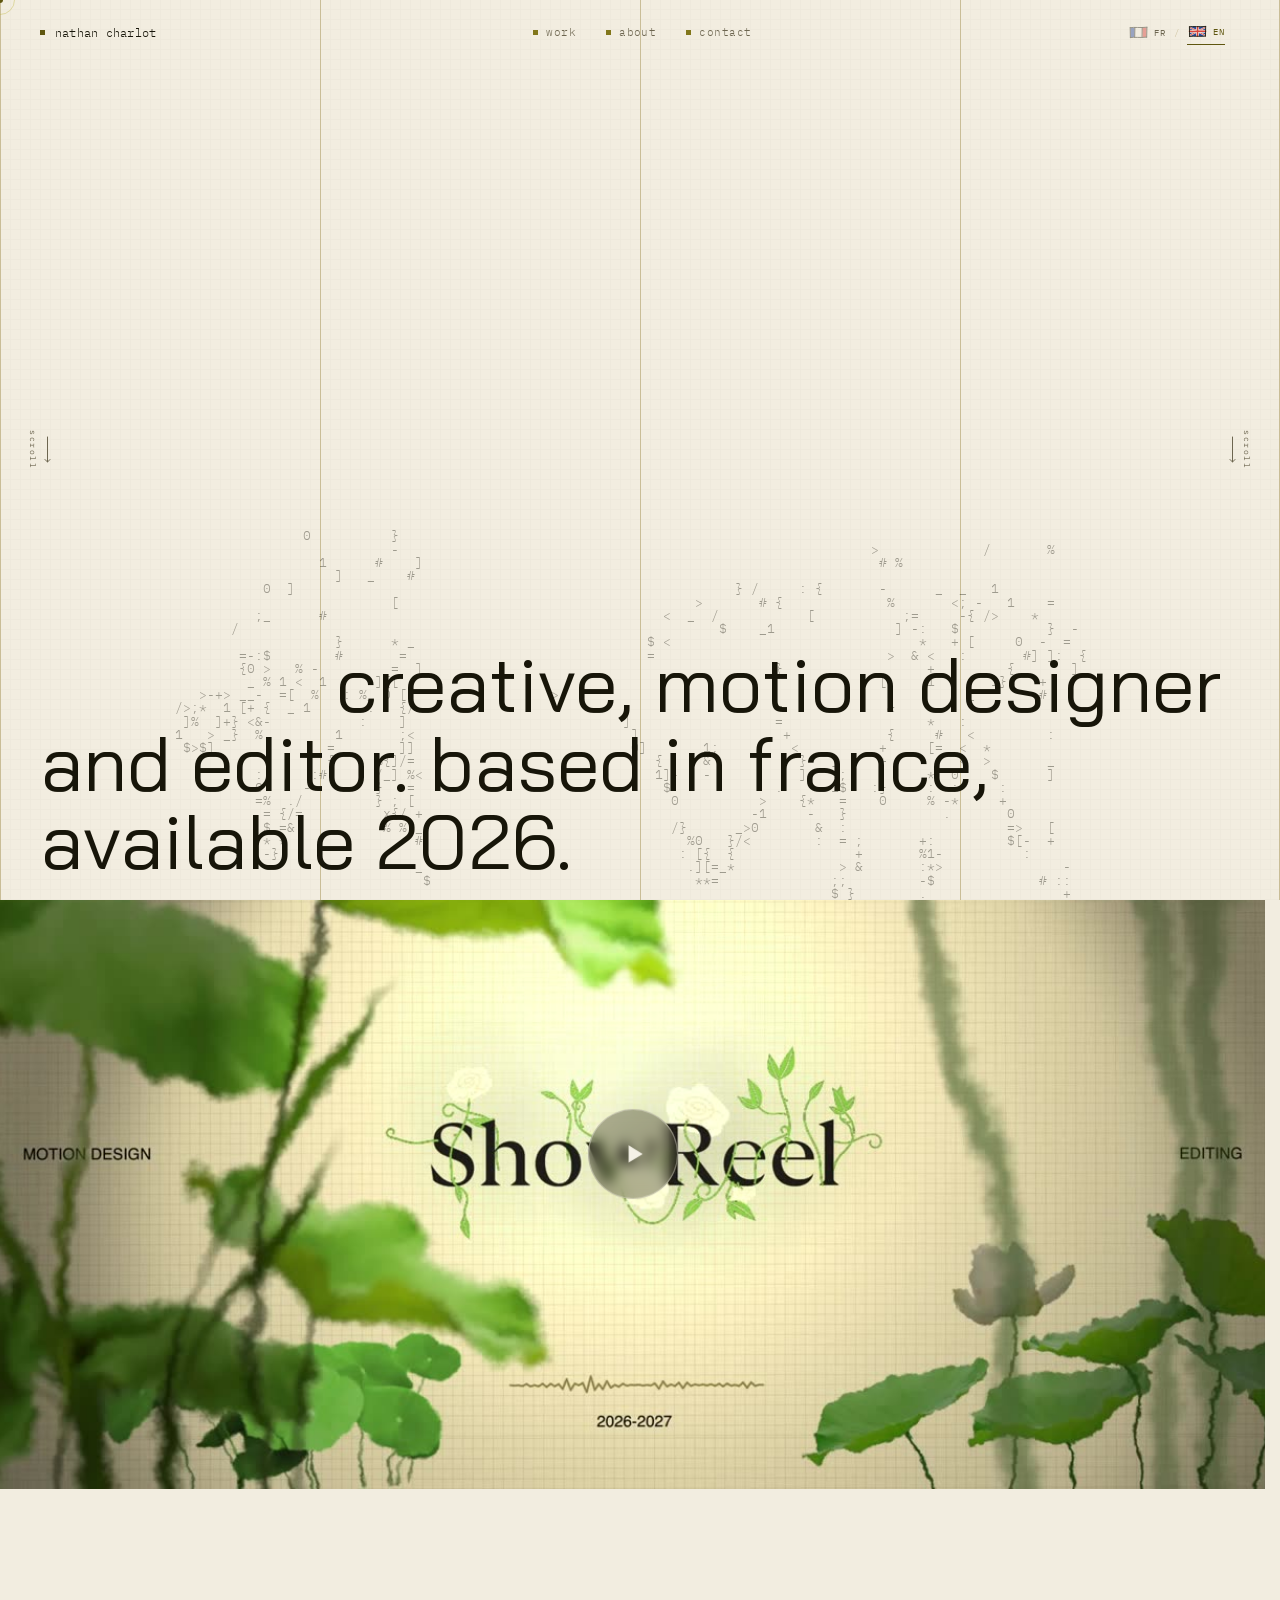
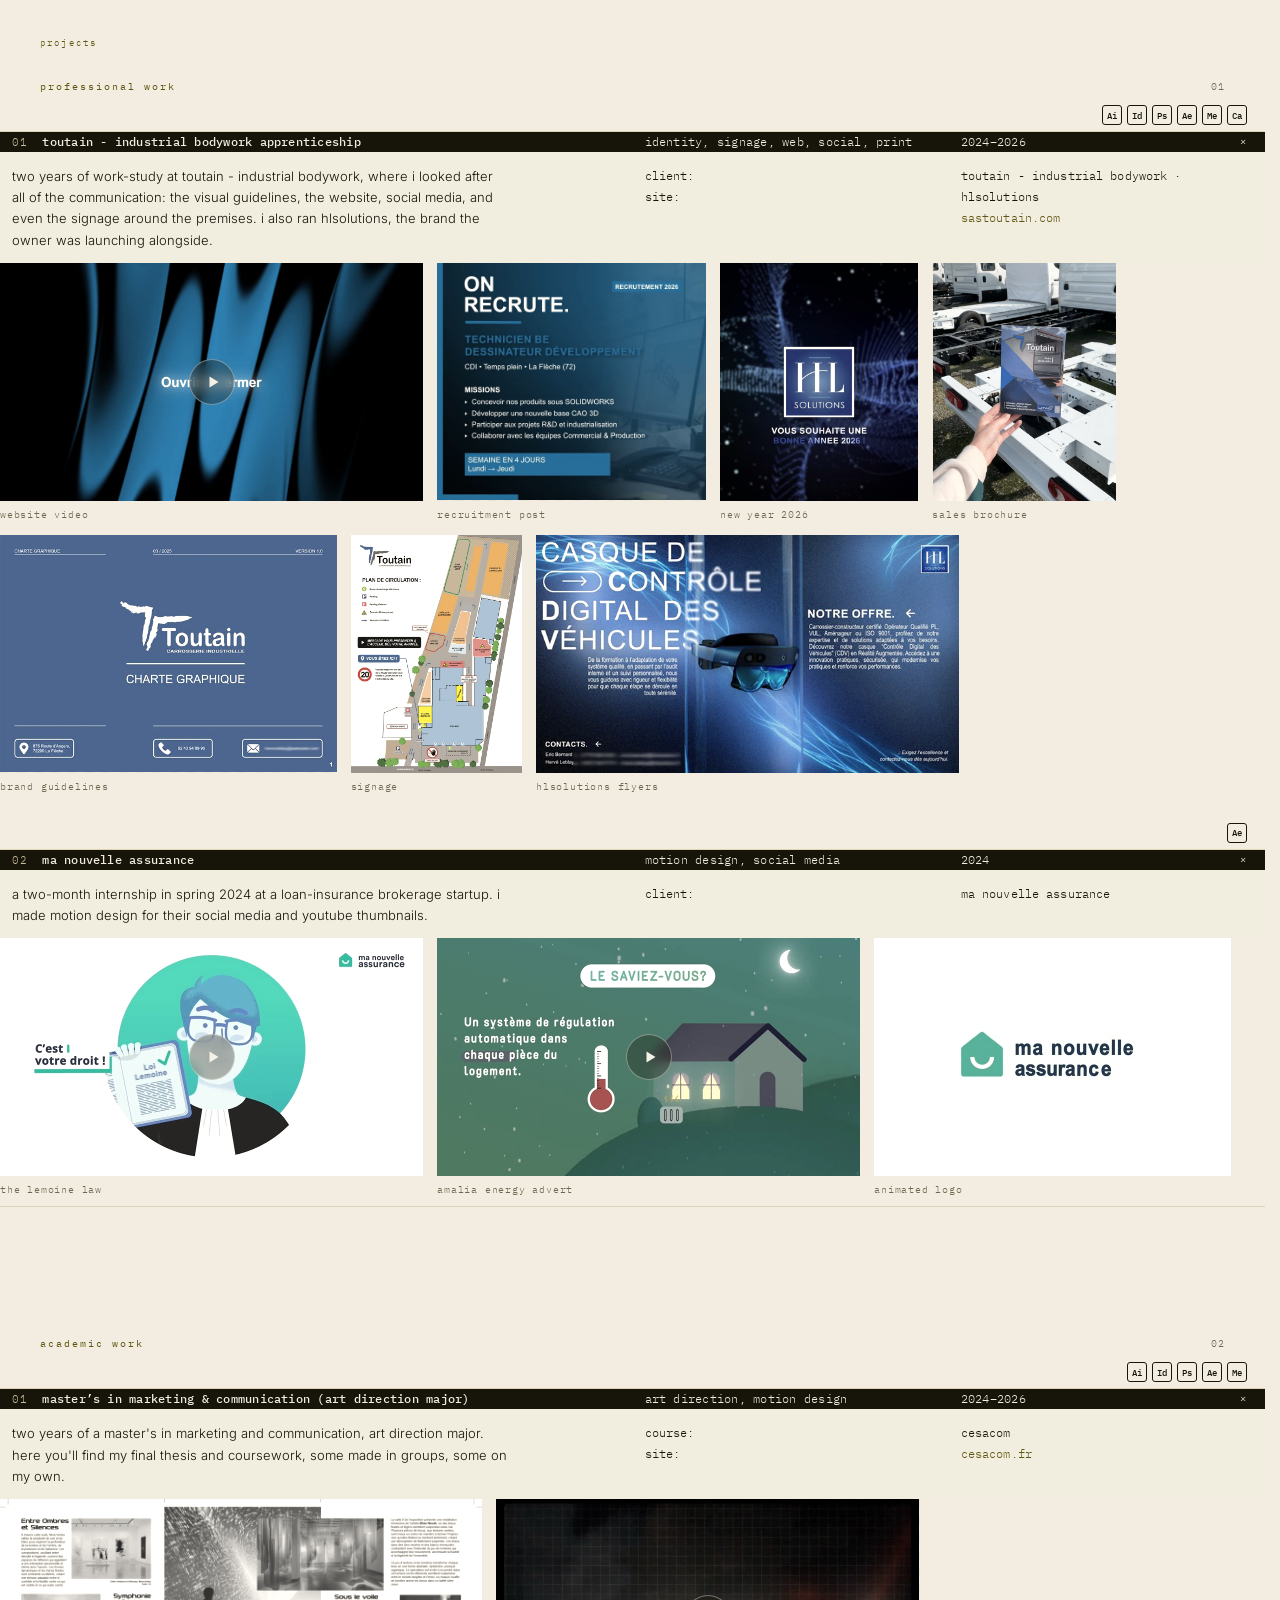
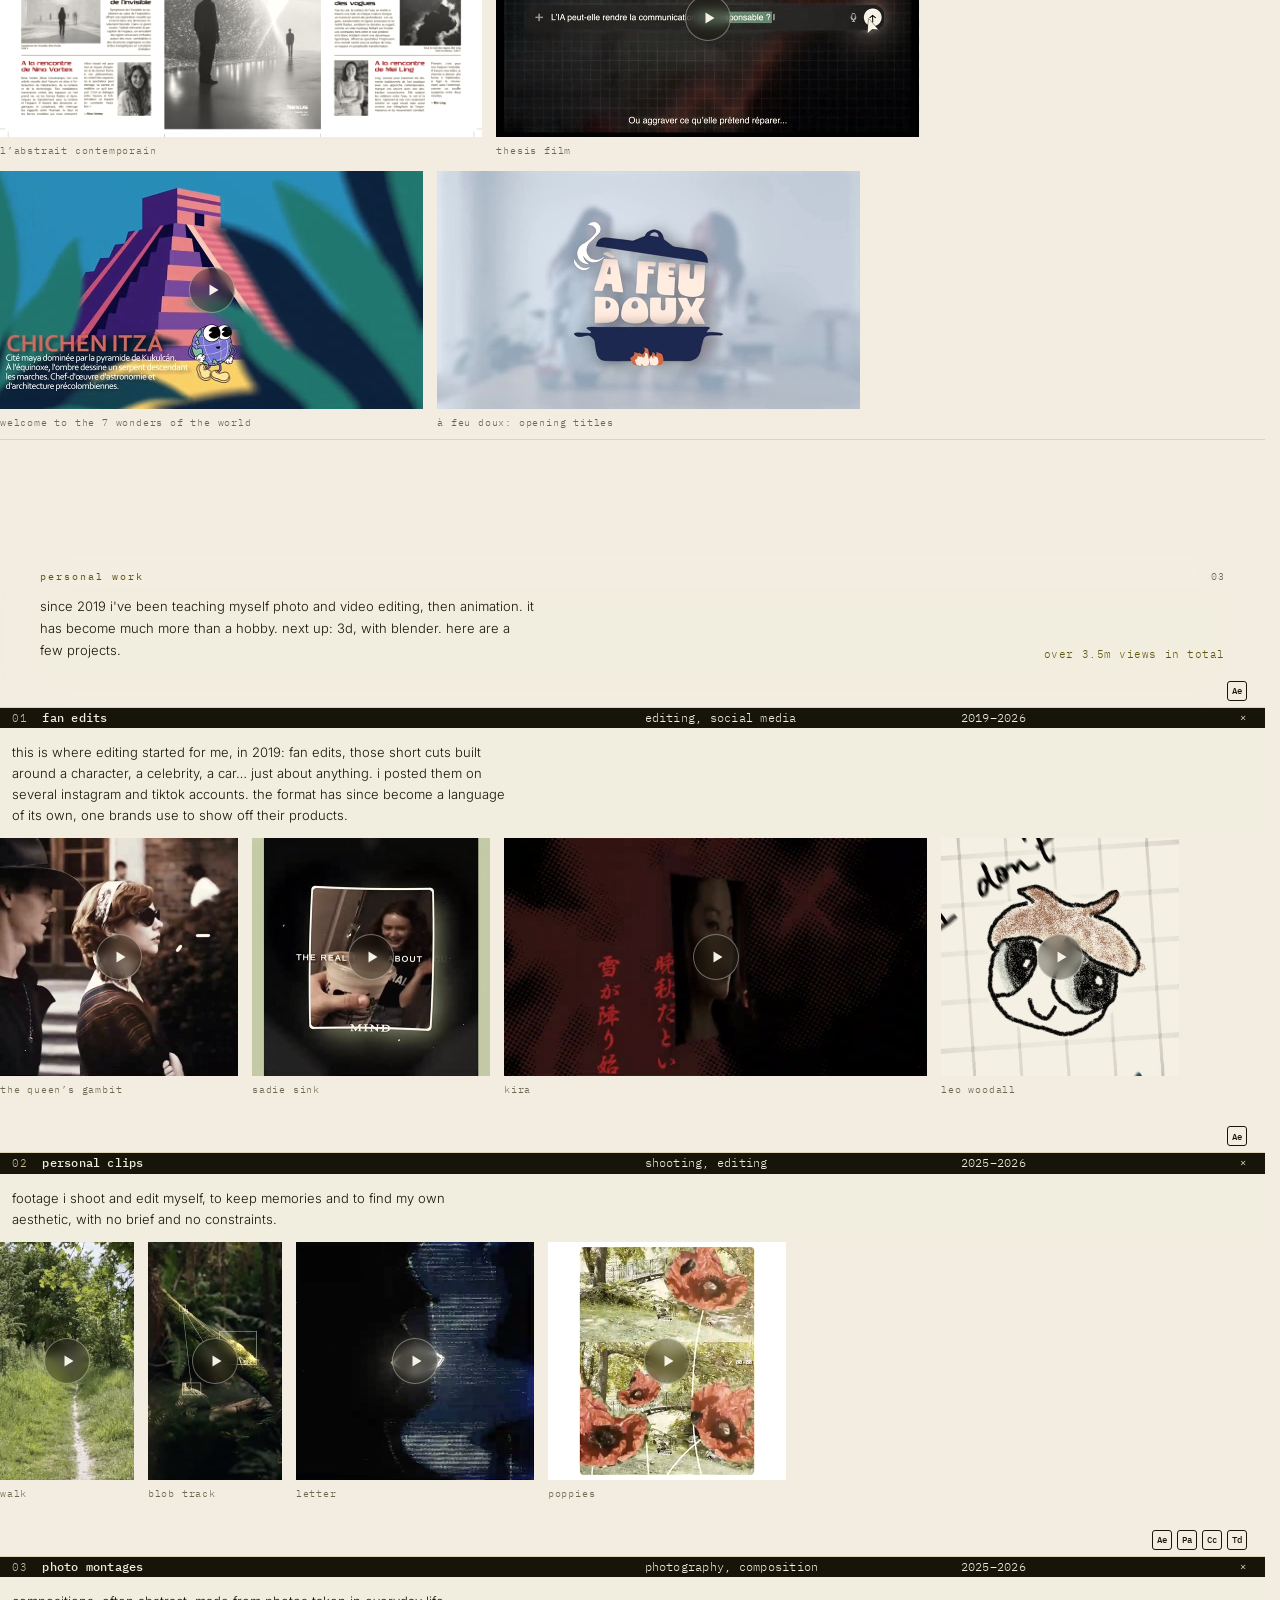
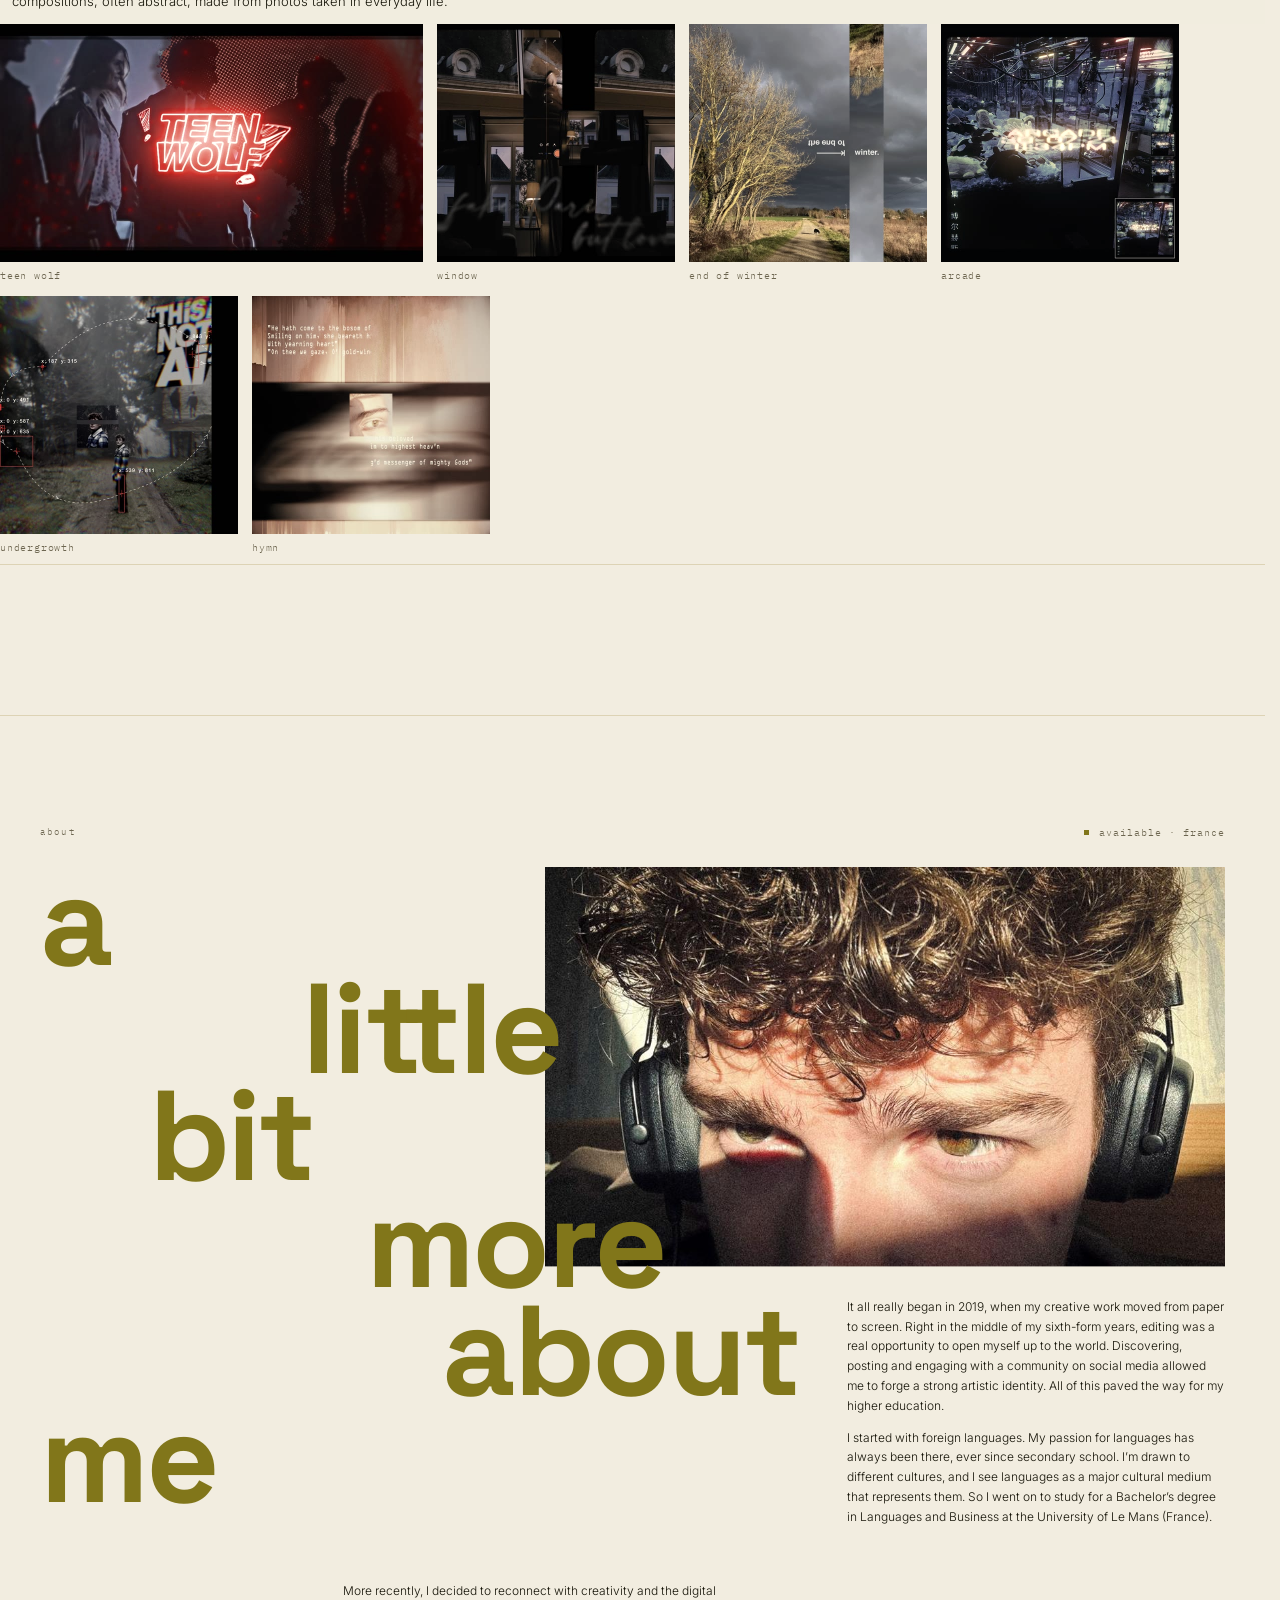
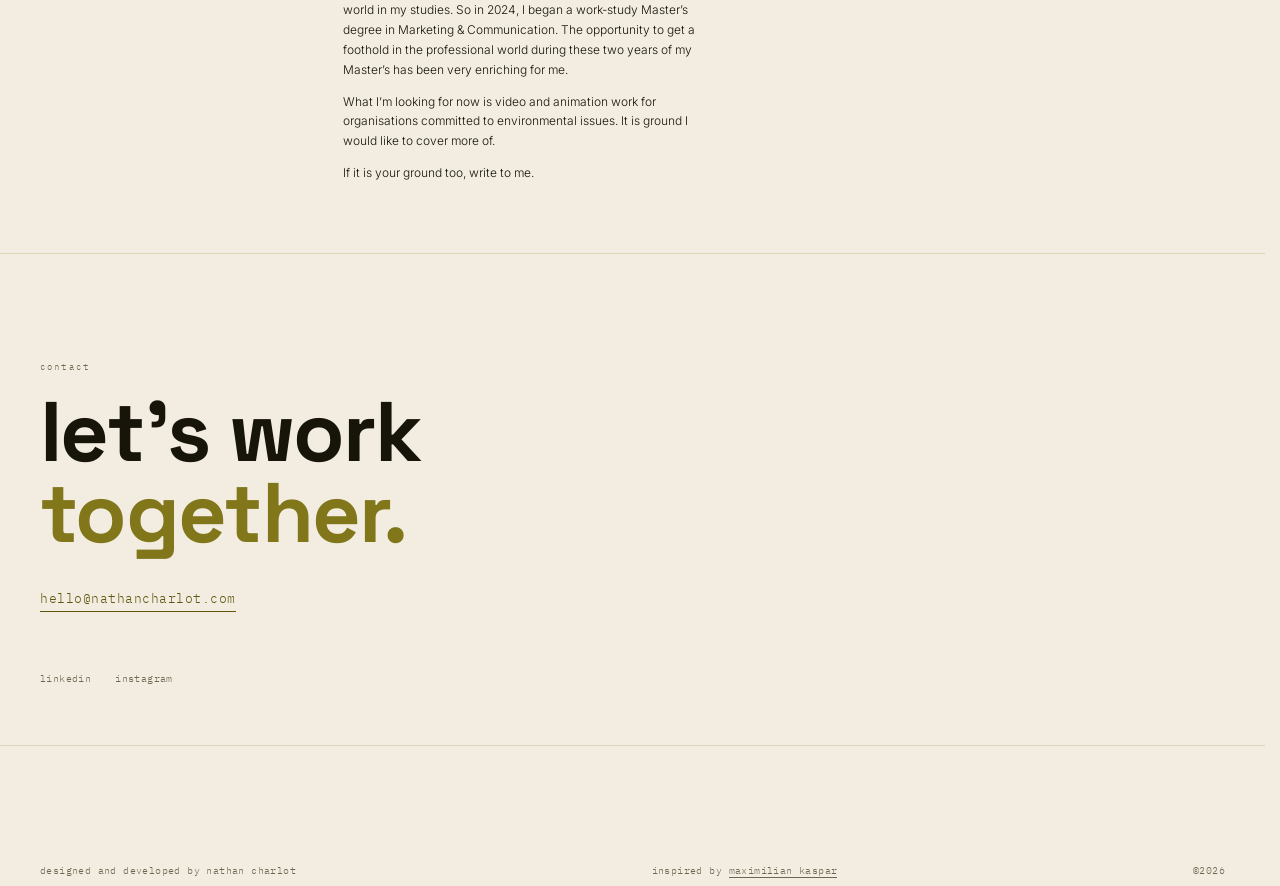
==== commit ba99a8bd: "Shorten the sales brochure description Co-Authored-By: Claude Opus 5.5 <noreply@anthropic.com>" ====
--- a/index.html
+++ b/index.html
@@ -1793,8 +1793,8 @@
        {file:'toutain1.gif', ratio:'portrait', ar:'1080/1400', label:'plaquette commerciale',
         src:'projects/cit-plaquette/thumb.jpg', poster:'projects/cit-plaquette/thumb.jpg', posterM:'projects/cit-plaquette/poster-m.jpg',
         title:{fr:'Plaquette commerciale', en:'Sales brochure'}, tools:['ai','id','ps'],
-        desc:{fr:"Plaquette commerciale présentant les deux gammes de la carrosserie (véhicules utilitaires légers et poids-lourds) avec leurs types de caisses : fourgon, plsc, savoyarde, benne, plateau, porteur remorque.",
-              en:"Sales brochure covering the two ranges (light commercial vehicles and heavy goods) with their body types: van, curtain-side, tarpaulin, tipper, flatbed, drawbar."},
+        desc:{fr:"Plaquette commerciale des deux gammes de la carrosserie : utilitaires légers et poids-lourds.",
+              en:"Sales brochure for the two ranges: light commercial and heavy goods vehicles."},
         video:'projects/cit-plaquette/loop.mp4', videoM:'projects/cit-plaquette/loop-m.mp4', silent:true},
        {file:'toutain2.pdf', ratio:'landscape', ar:'2400/1697', src:'projects/cit-charte/thumb.jpg', label:'charte graphique',
         title:{fr:'Charte graphique', en:'Brand guidelines'}, tools:['id'],
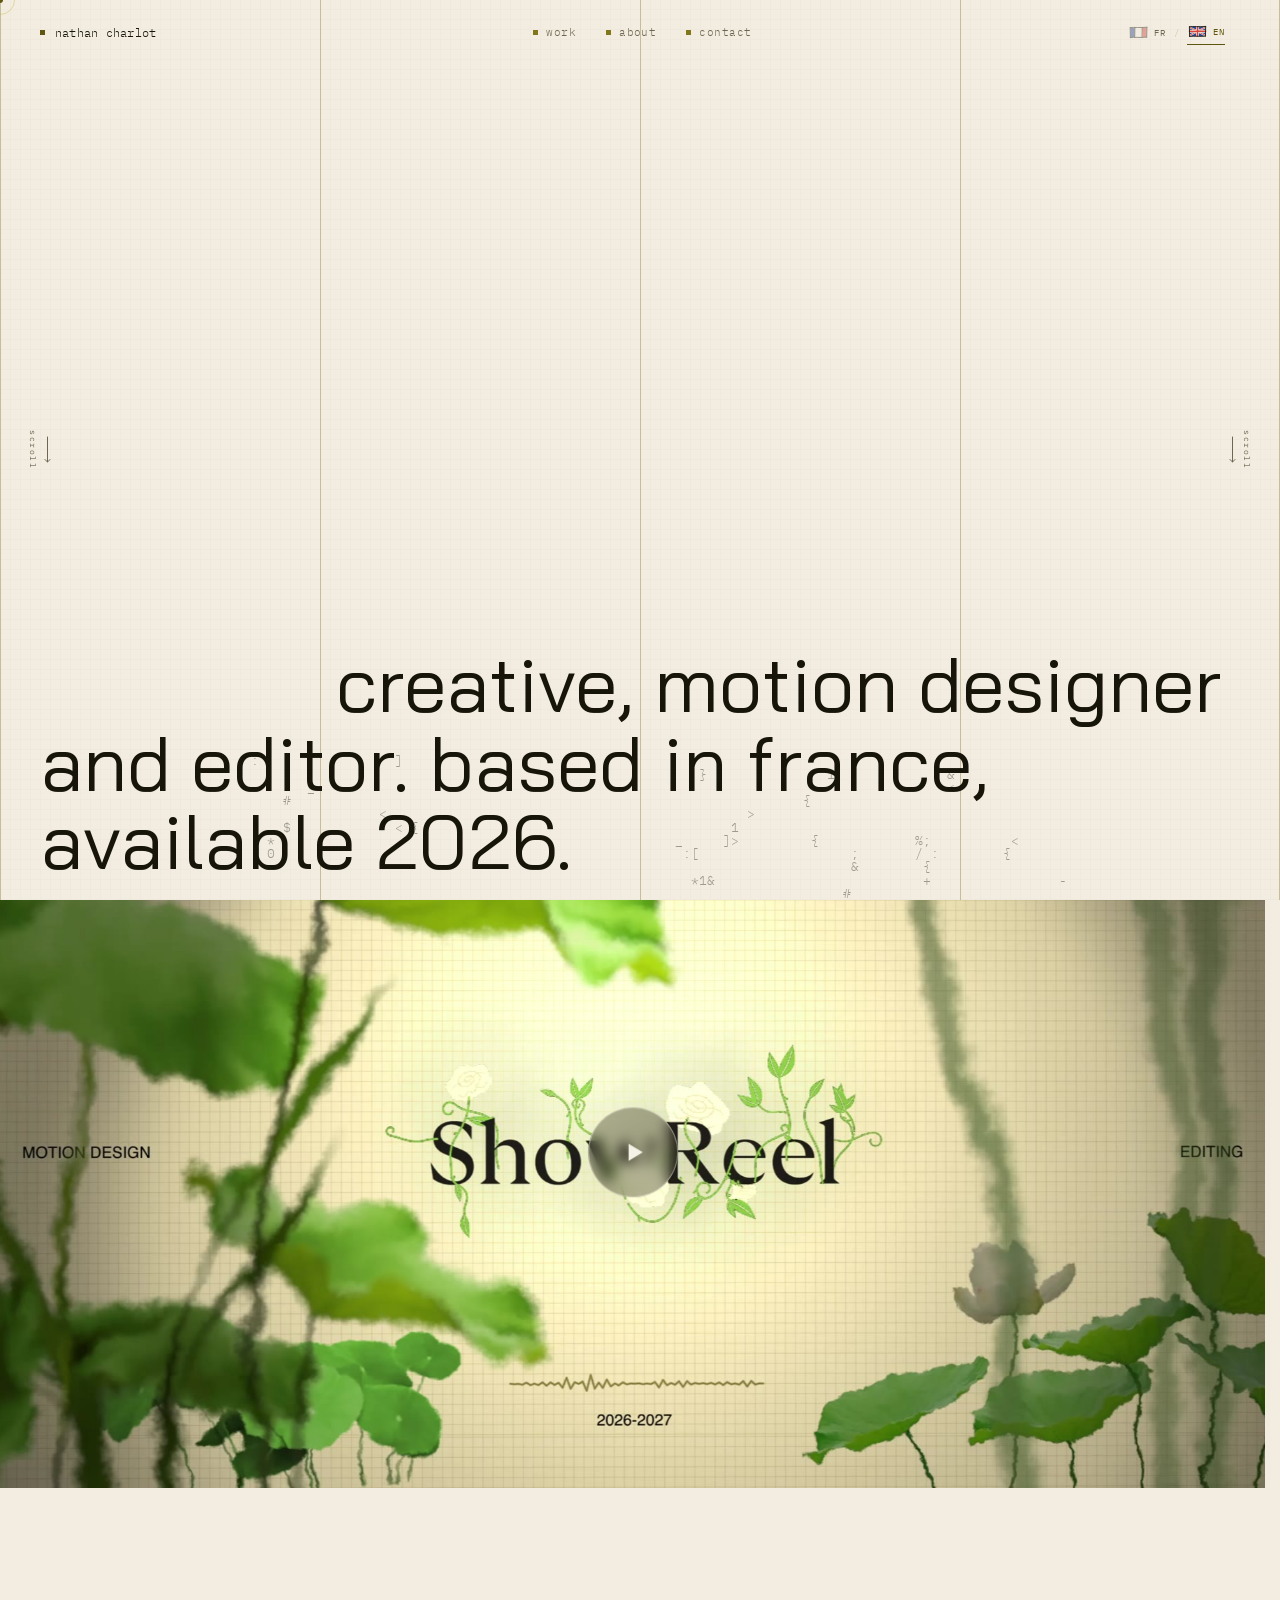
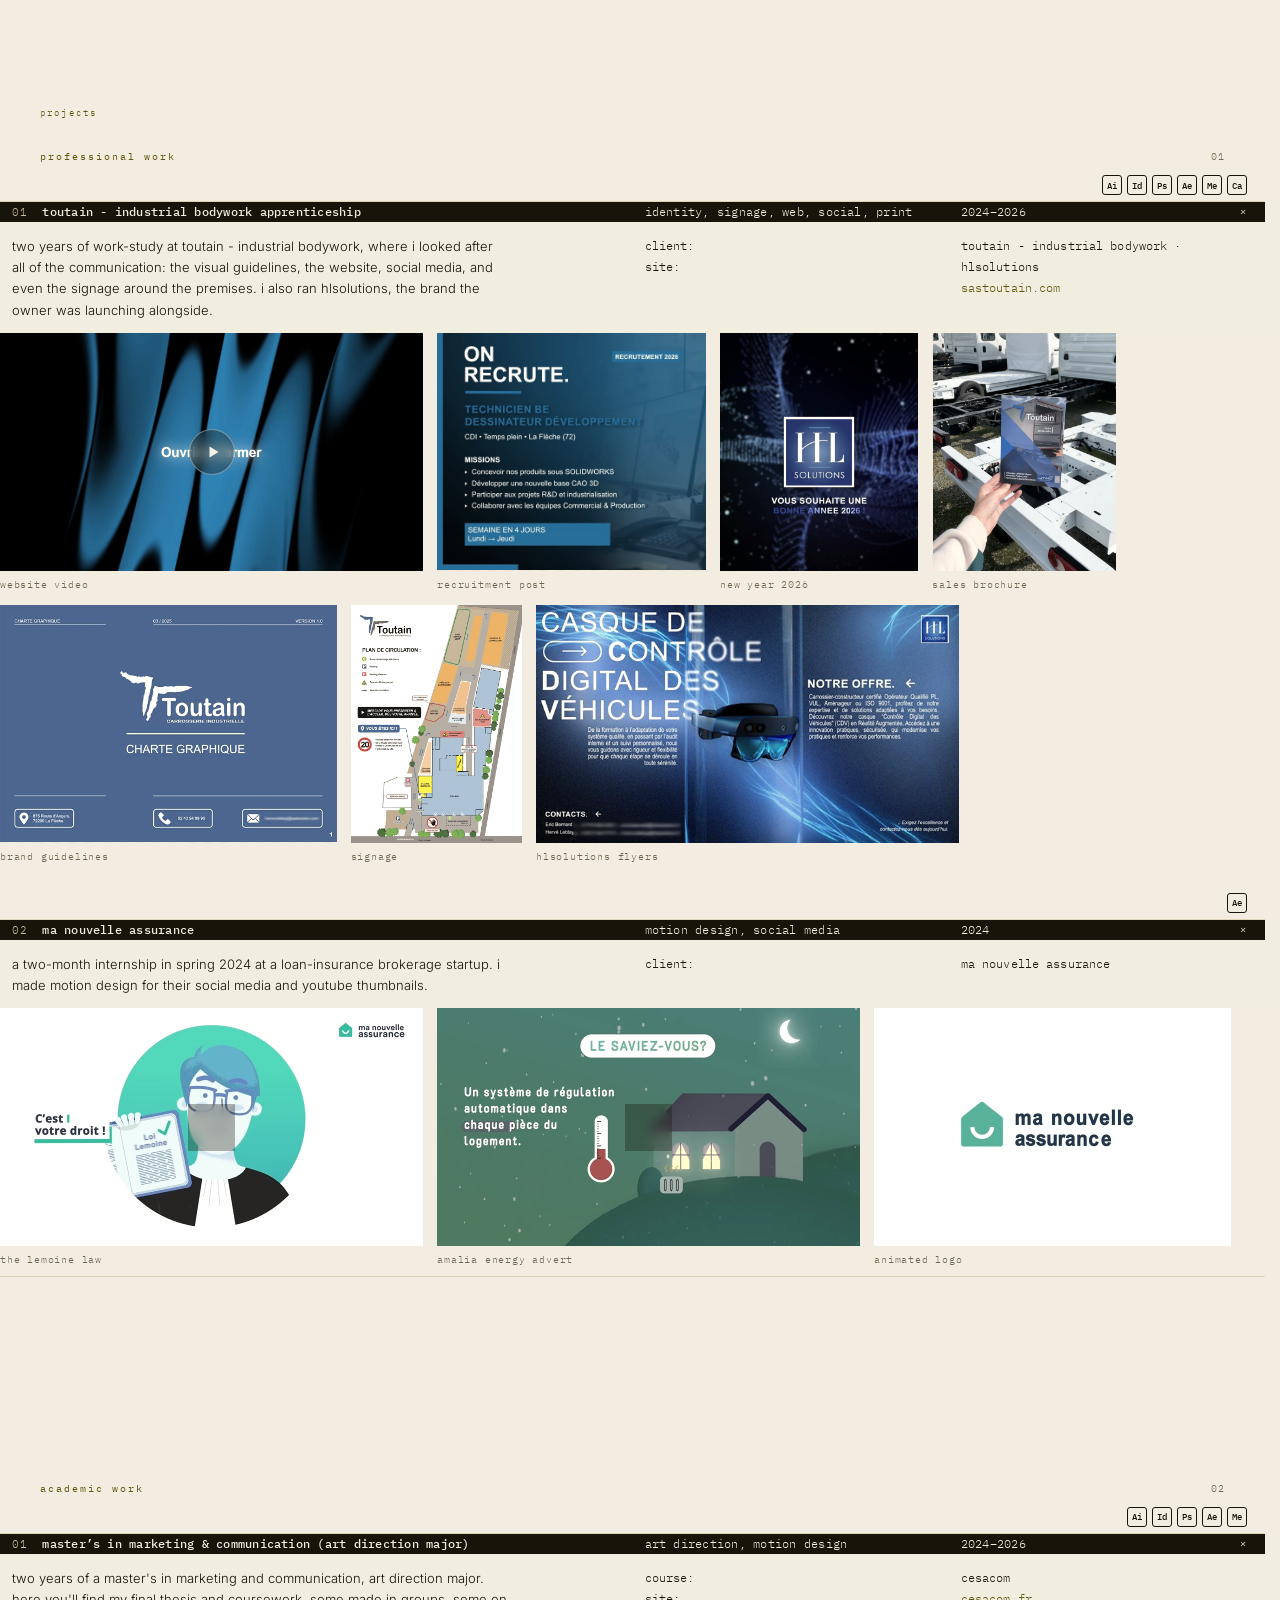
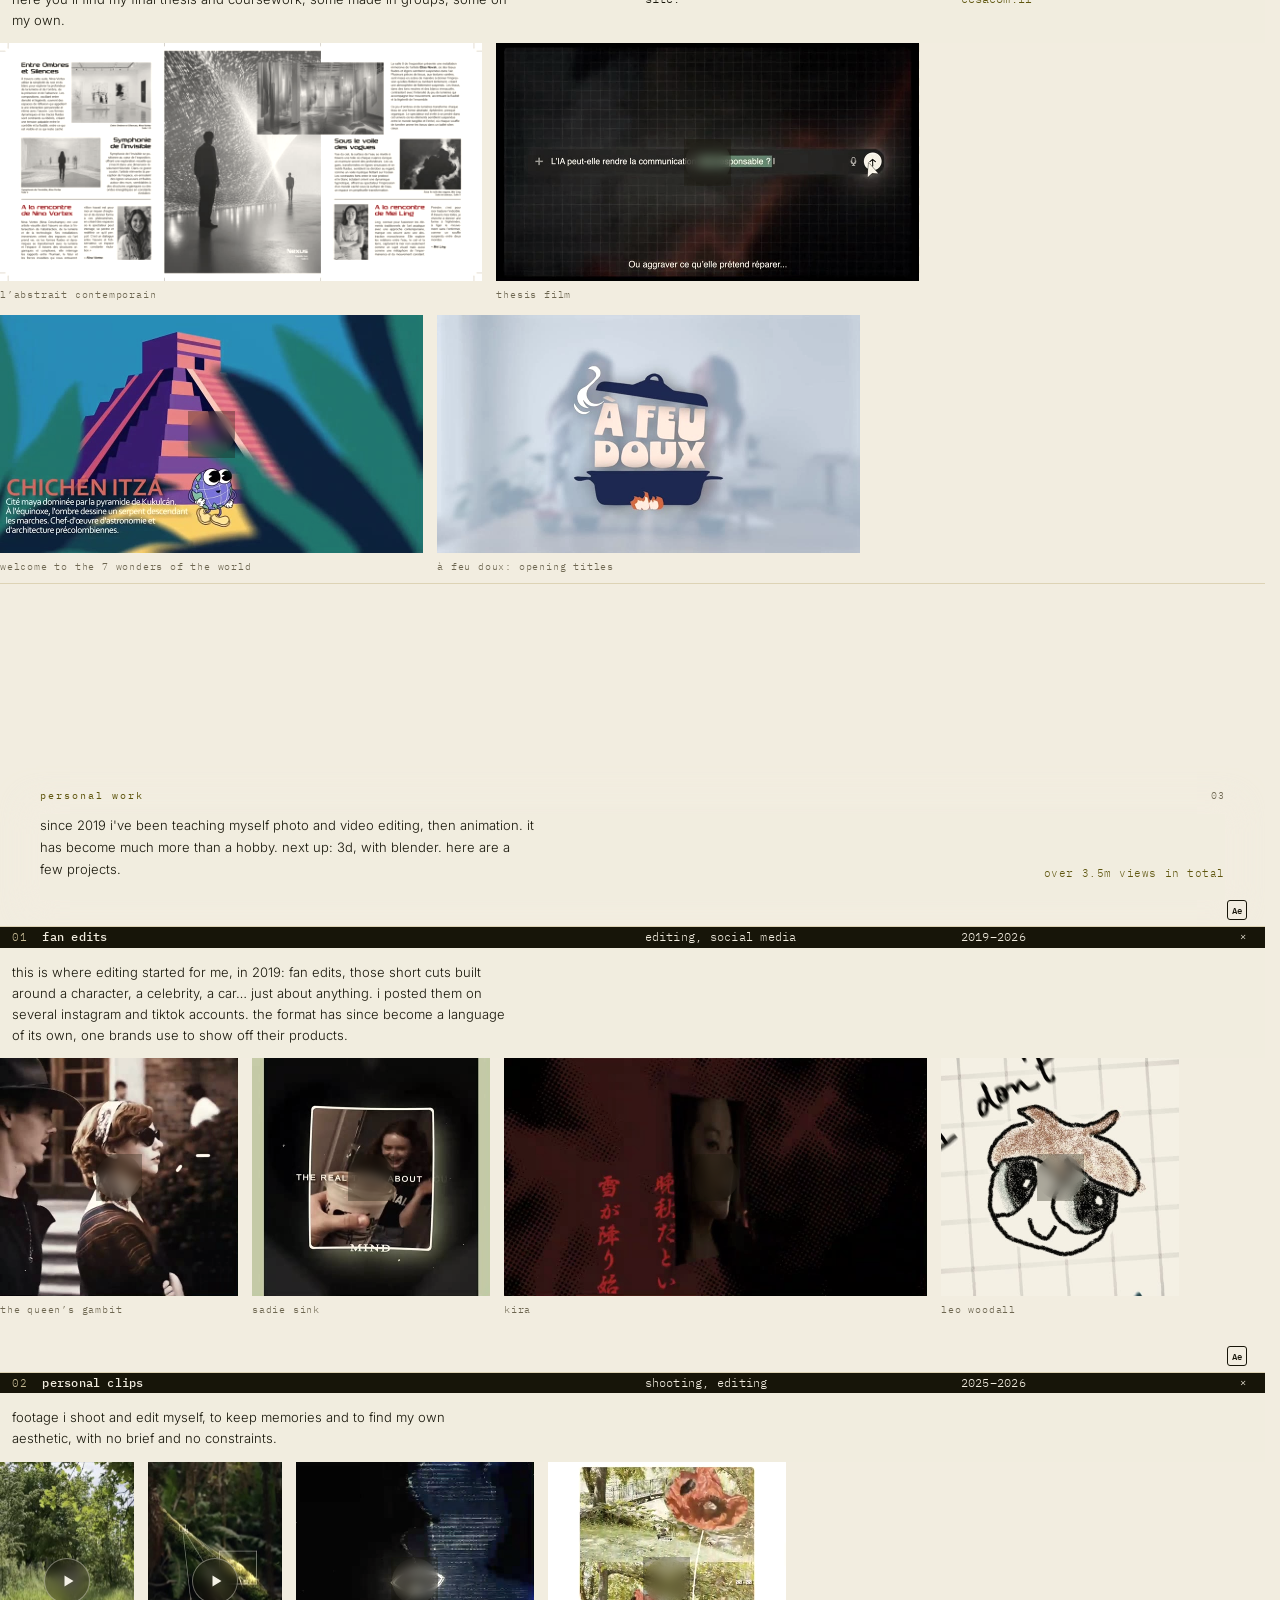
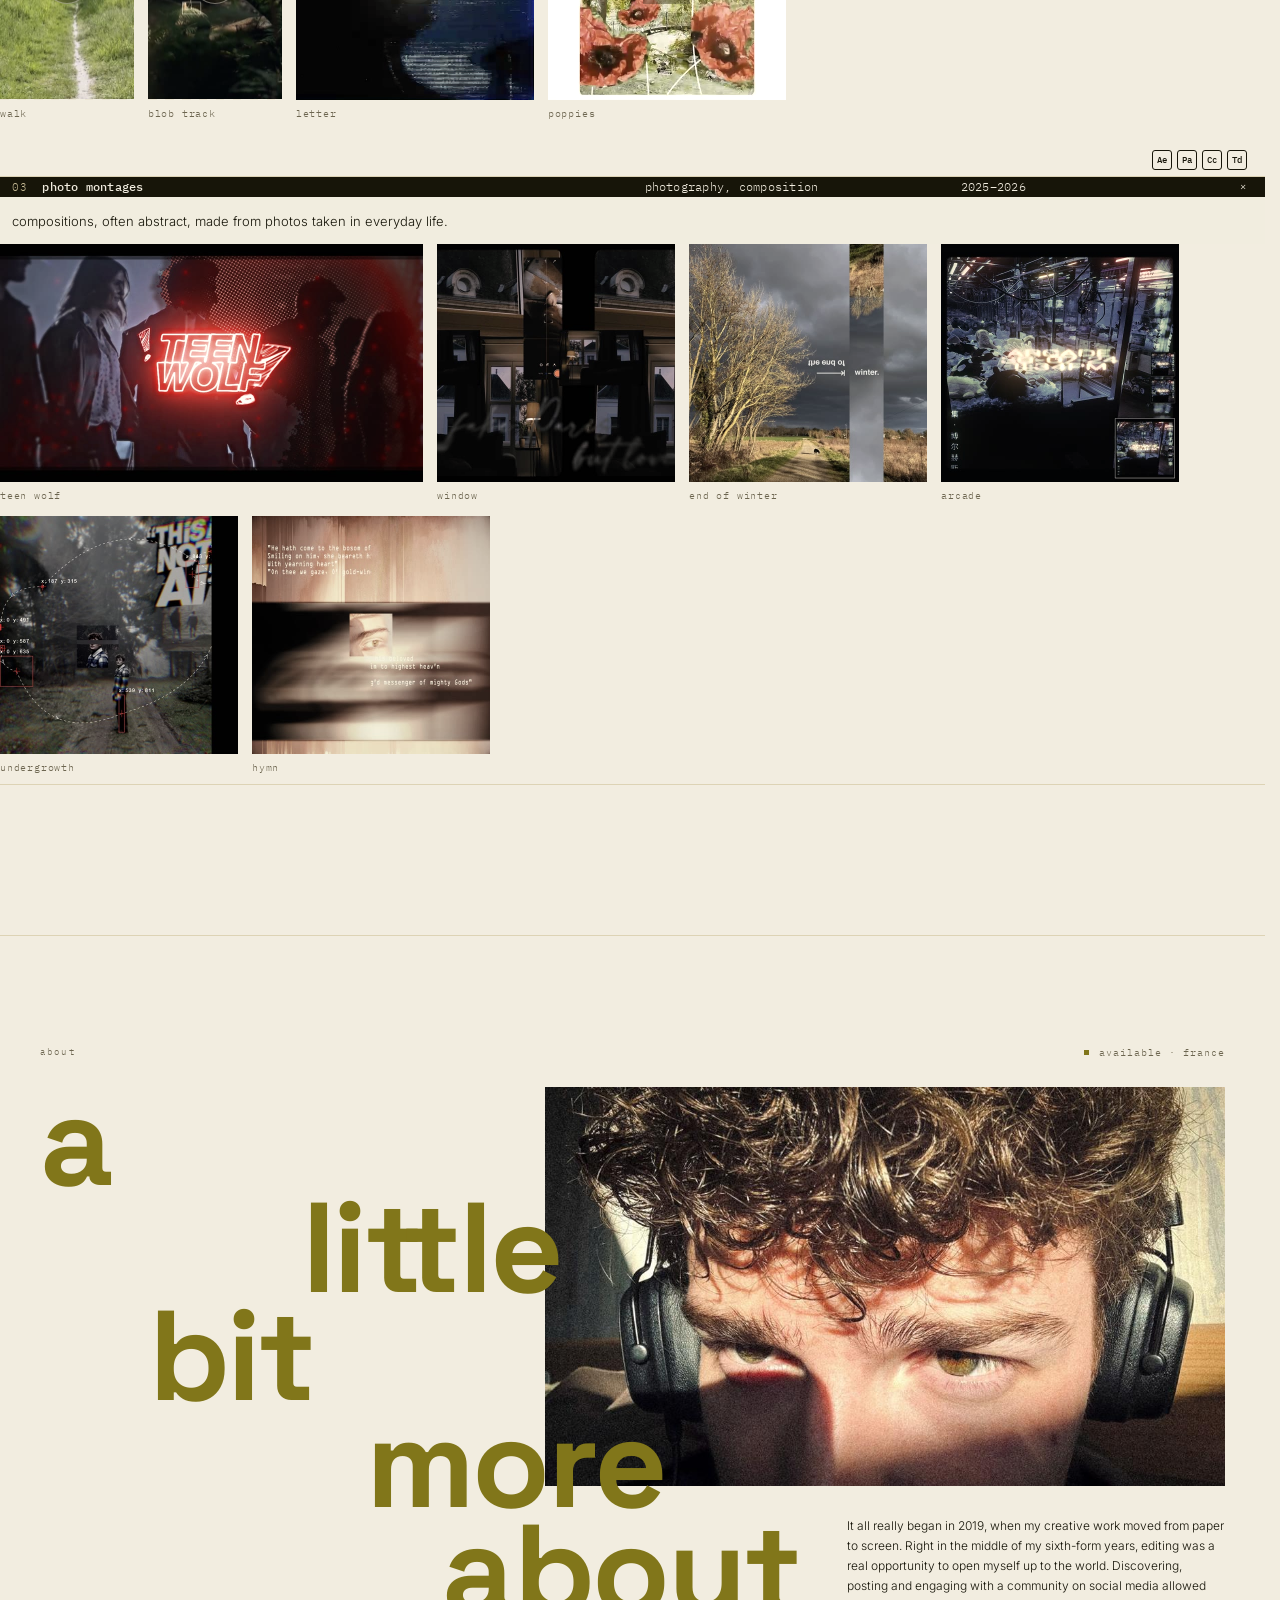
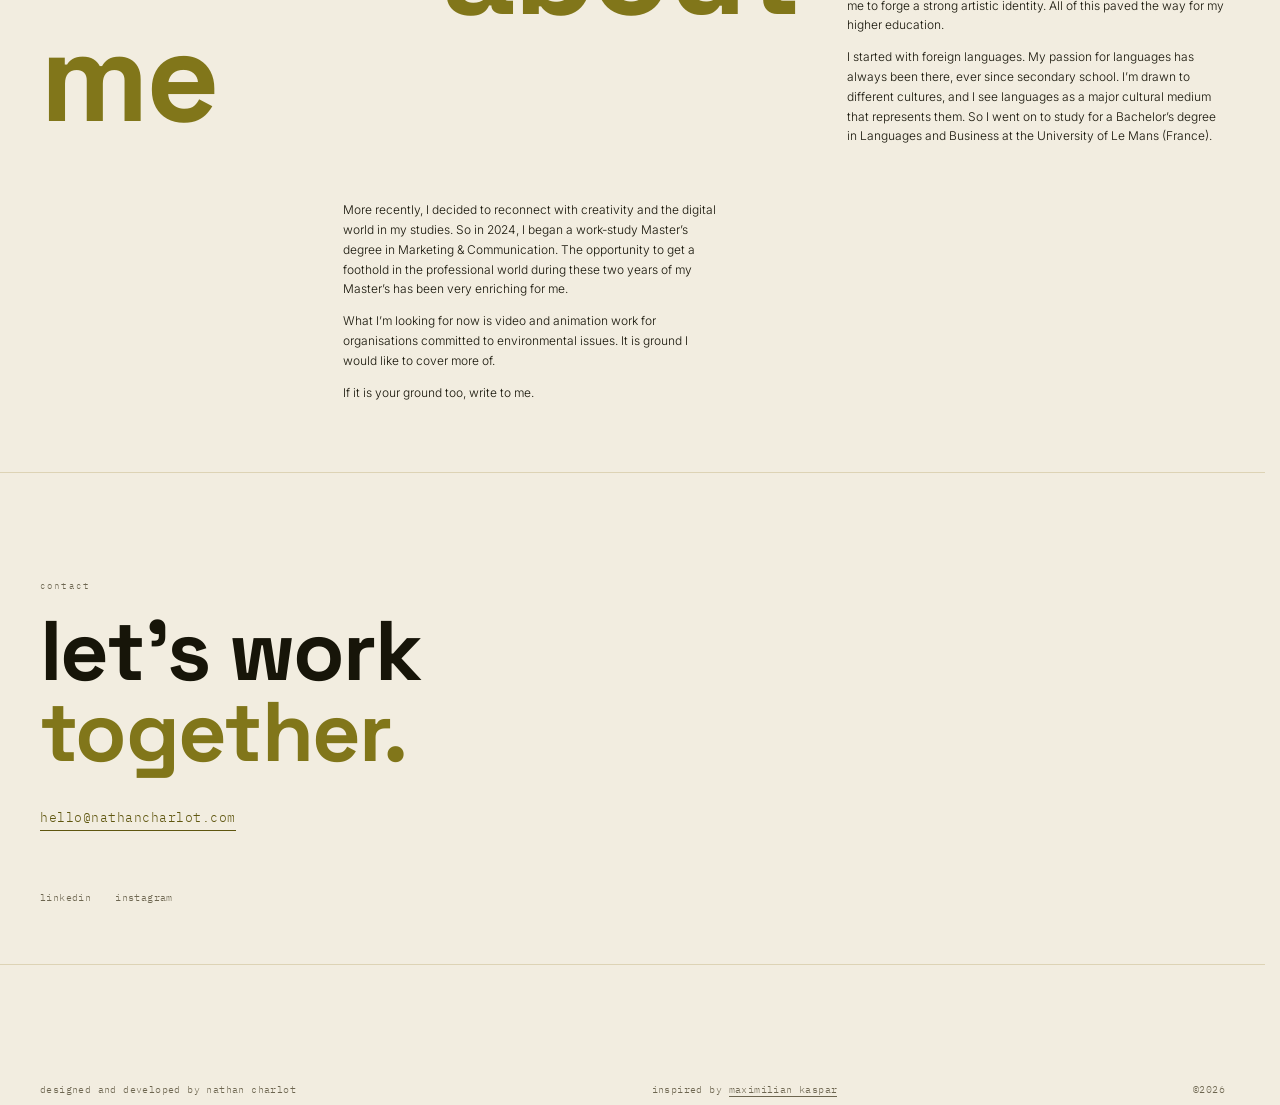
==== commit ed2b2c90: "Give the work more room after the reel and between its sections Co-Authored-By: Claude Opus 5.5 <nor" ====
--- a/index.html
+++ b/index.html
@@ -268,11 +268,11 @@
 /* --pad is what the project rows cancel out to reach the viewport edges */
 /* The bottom padding is deliberately large: it is the pause between the work and
    the page that talks about the person who made it. */
-#work { --pad: 40px; padding: 90px var(--pad) 150px; }
+#work { --pad: 40px; padding: 160px var(--pad) 150px; }
 .work-tag_wrapper { margin-bottom: 30px; }
 /* A wide breath between the three kinds of work, a narrower one between the
    projects inside a kind. */
-.cat-group + .cat-group { margin-top: 130px; }
+.cat-group + .cat-group { margin-top: clamp(150px, 16vw, 220px); }
 .project + .project, .project + .project-tools { margin-top: 30px; }
 .cat-head { display: flex; justify-content: space-between; align-items: baseline; padding-bottom: 12px; }
 /* The deep green reads 3.96:1 on cream — right for the display sizes it was
@@ -769,7 +769,7 @@
 /* ── RESPONSIVE ── */
 @media (max-width: 900px) {
   nav, #hero, #approach, #contact, #footer { padding-left: 22px; padding-right: 22px; }
-  #work { --pad: 22px; padding: 70px var(--pad) 80px; }
+  #work { --pad: 22px; padding: 120px var(--pad) 80px; }
   /* Stacked, the statement sits above the portrait rather than on it, in the same
      scattered arrangement — only the last pair dips onto the picture's top edge.
      Lowercase and the display face, like the hero and the contact heading; the
@@ -849,7 +849,7 @@
     min-height: calc(100vh - var(--nav-h, 56px));
     min-height: calc(100svh - var(--nav-h, 56px)); }
   .title-h1 { font-size: 32px; }
-  #work { --pad: 18px; padding: 60px var(--pad) 64px; }
+  #work { --pad: 18px; padding: 96px var(--pad) 64px; }
   /* One tile to a row, the full width of the screen. Wrapped tiles of a fixed
      height left a ragged gap down the right-hand side and showed the work at a
      third of the size a phone can give it. Height comes from the ratio now. */
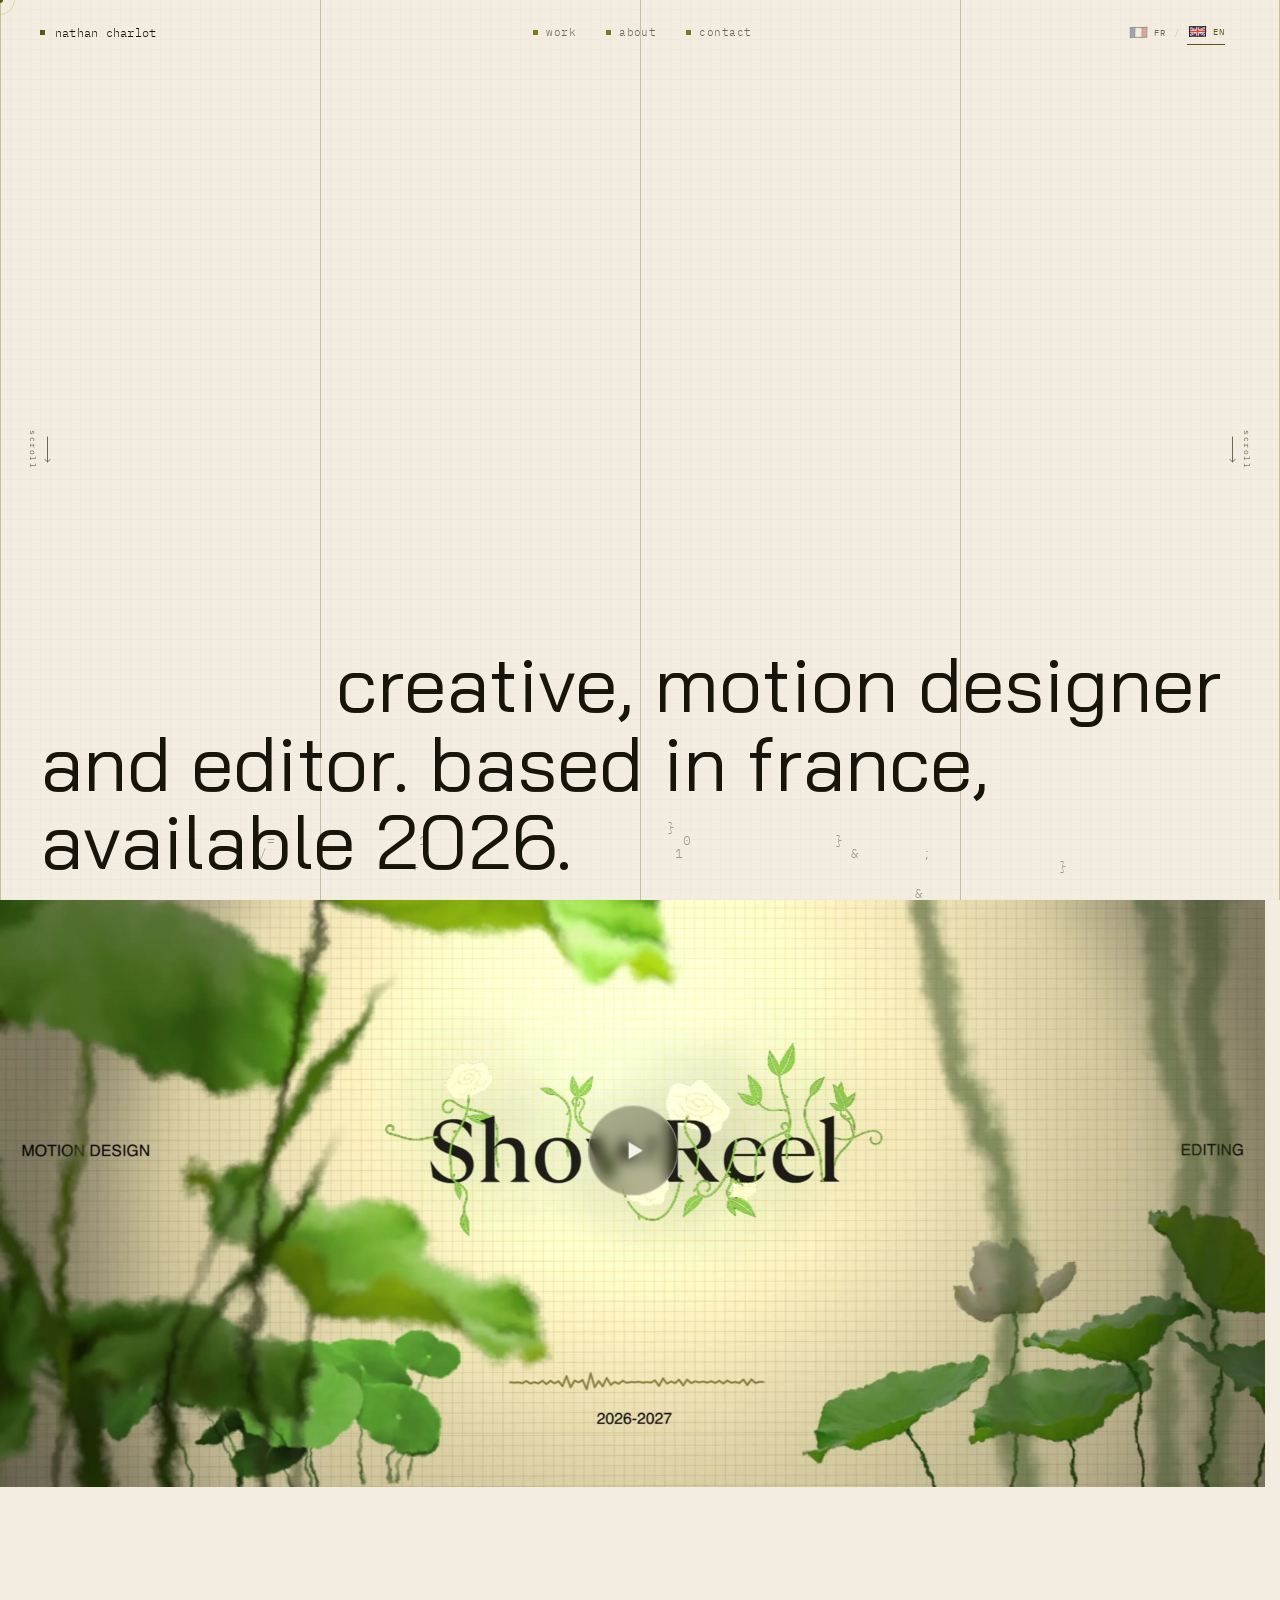
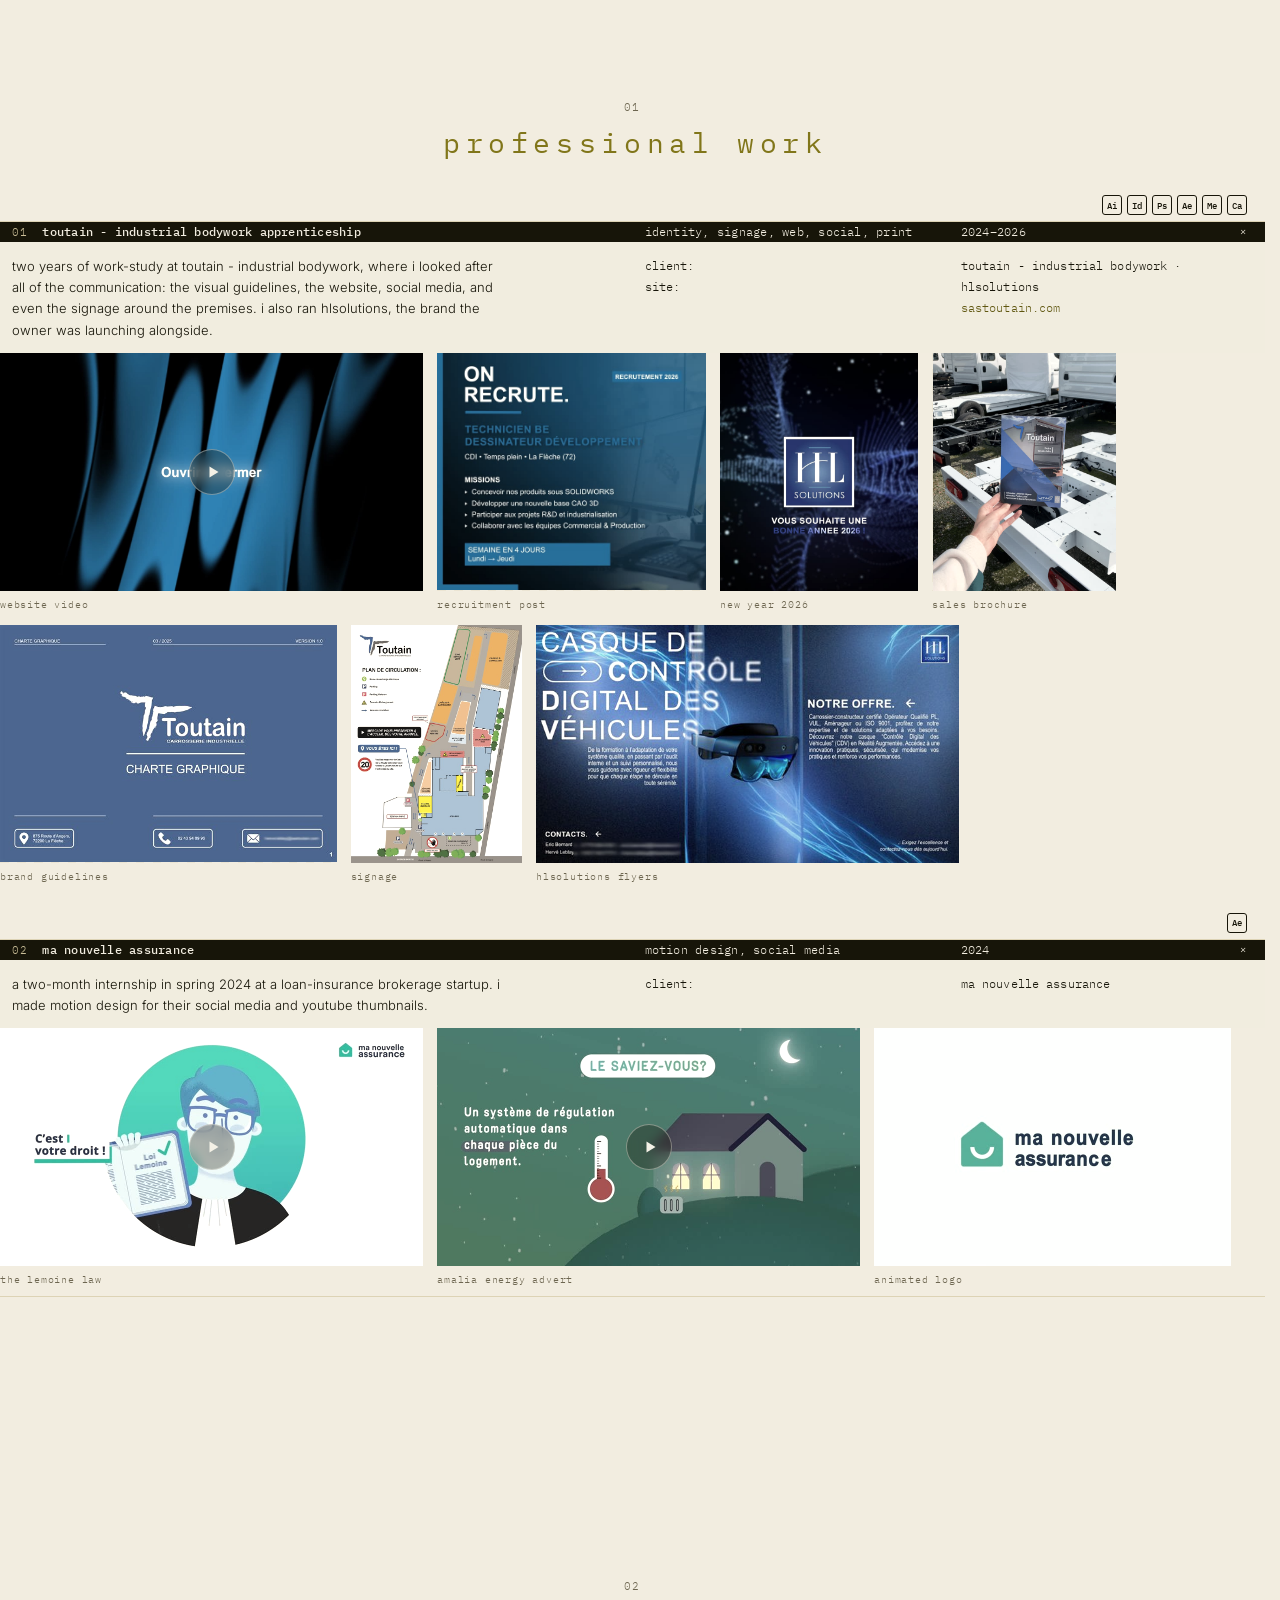
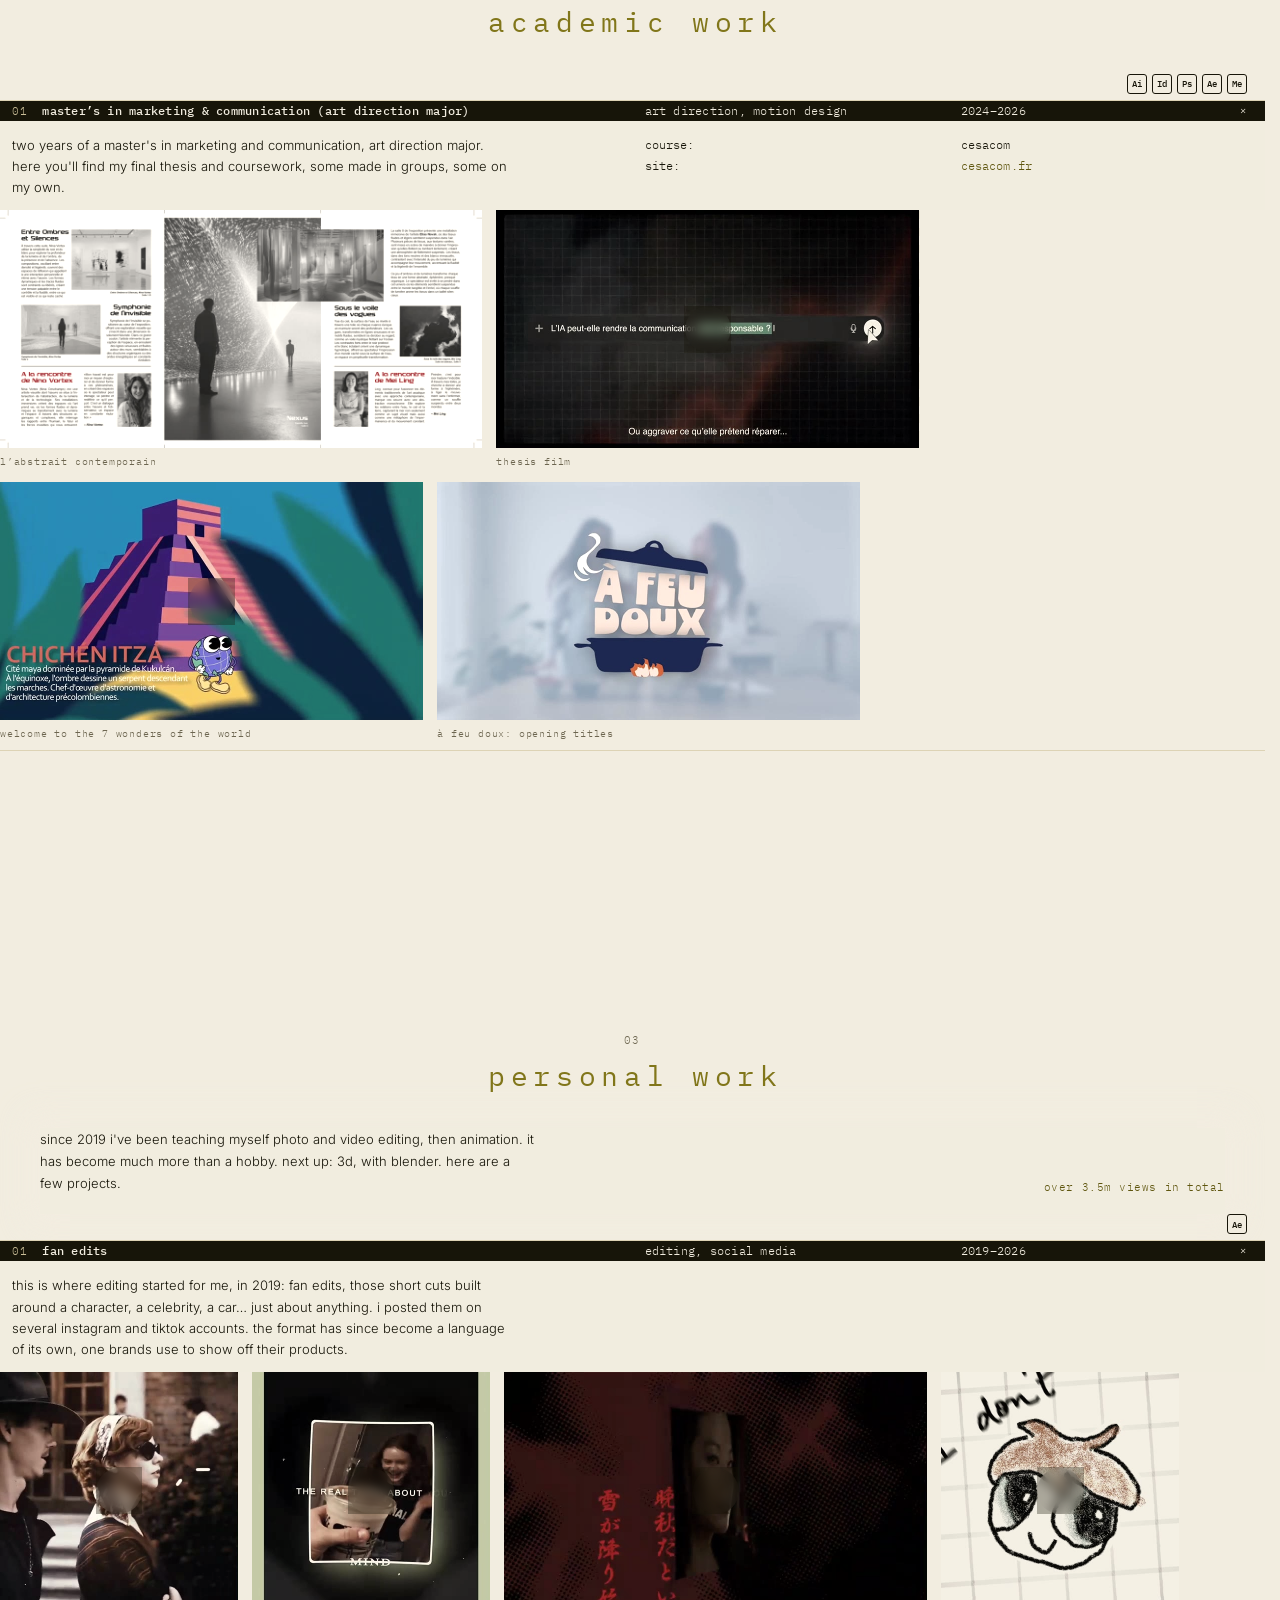
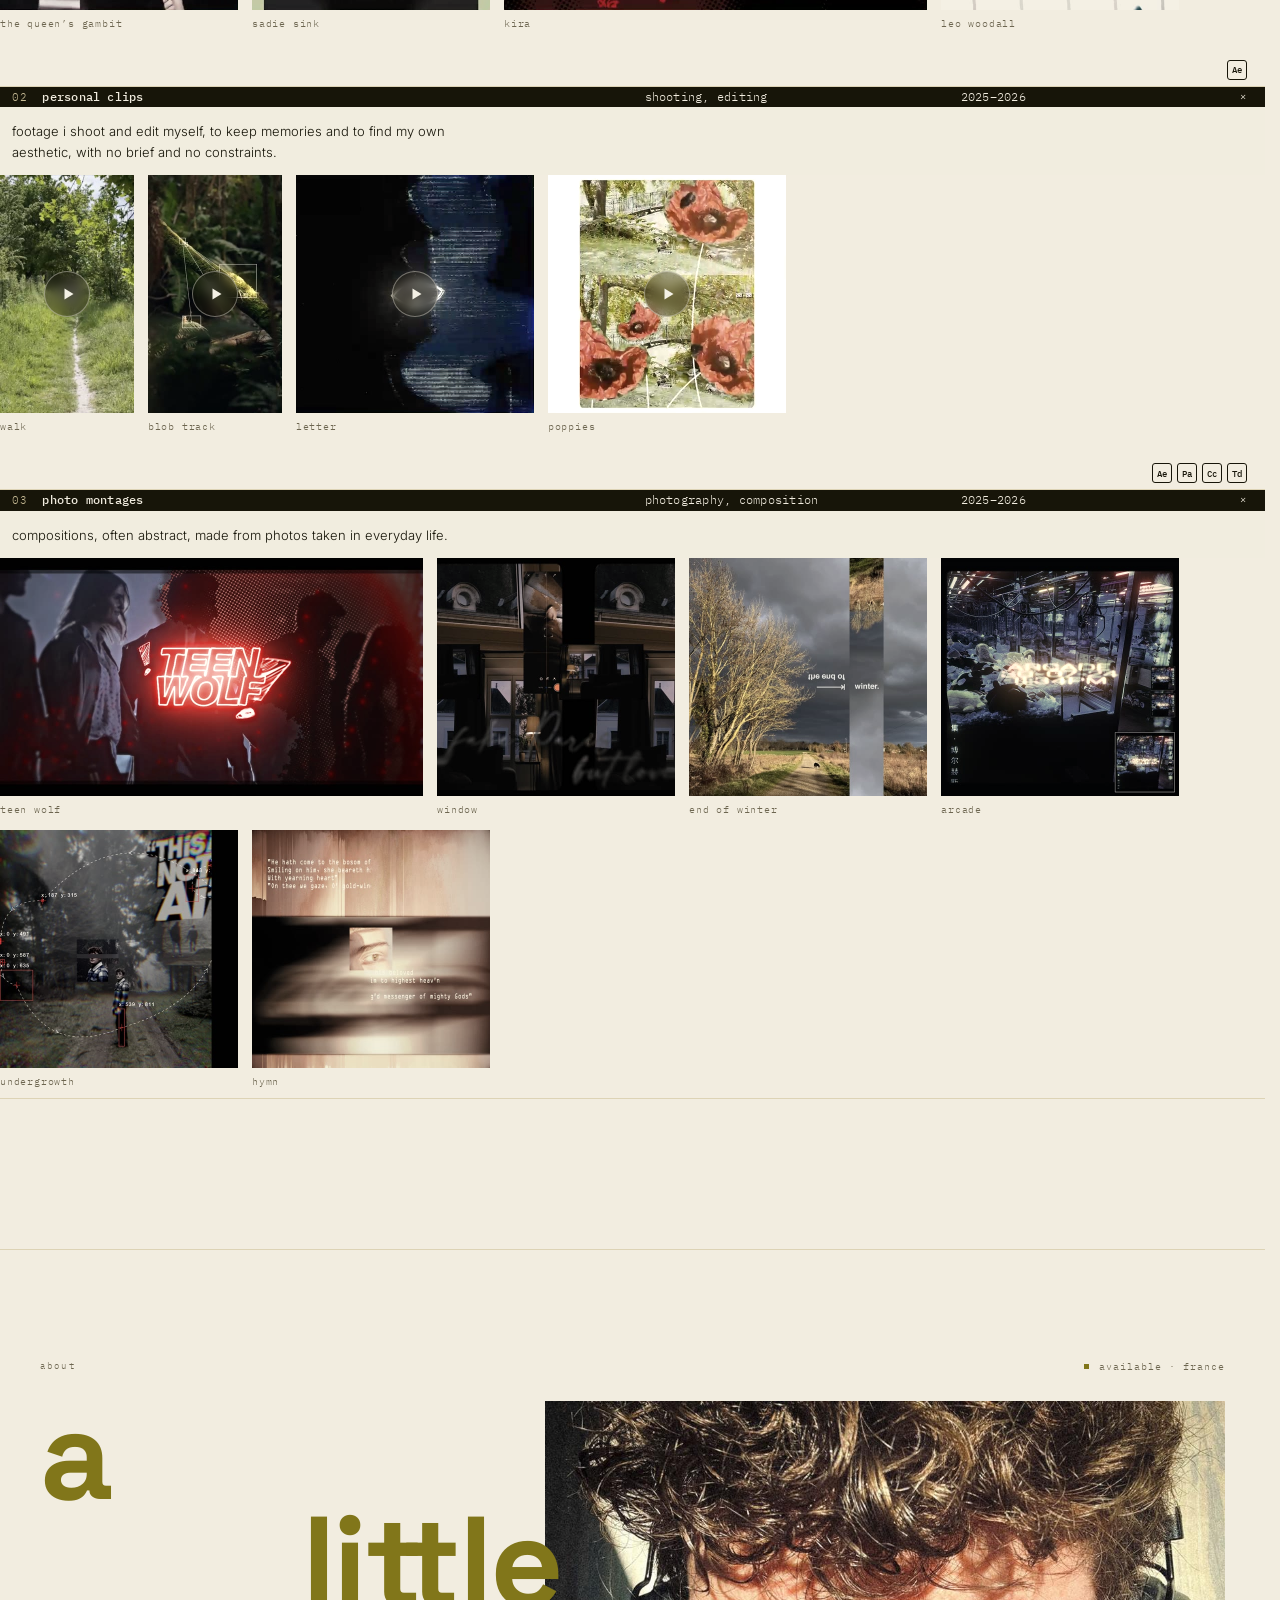
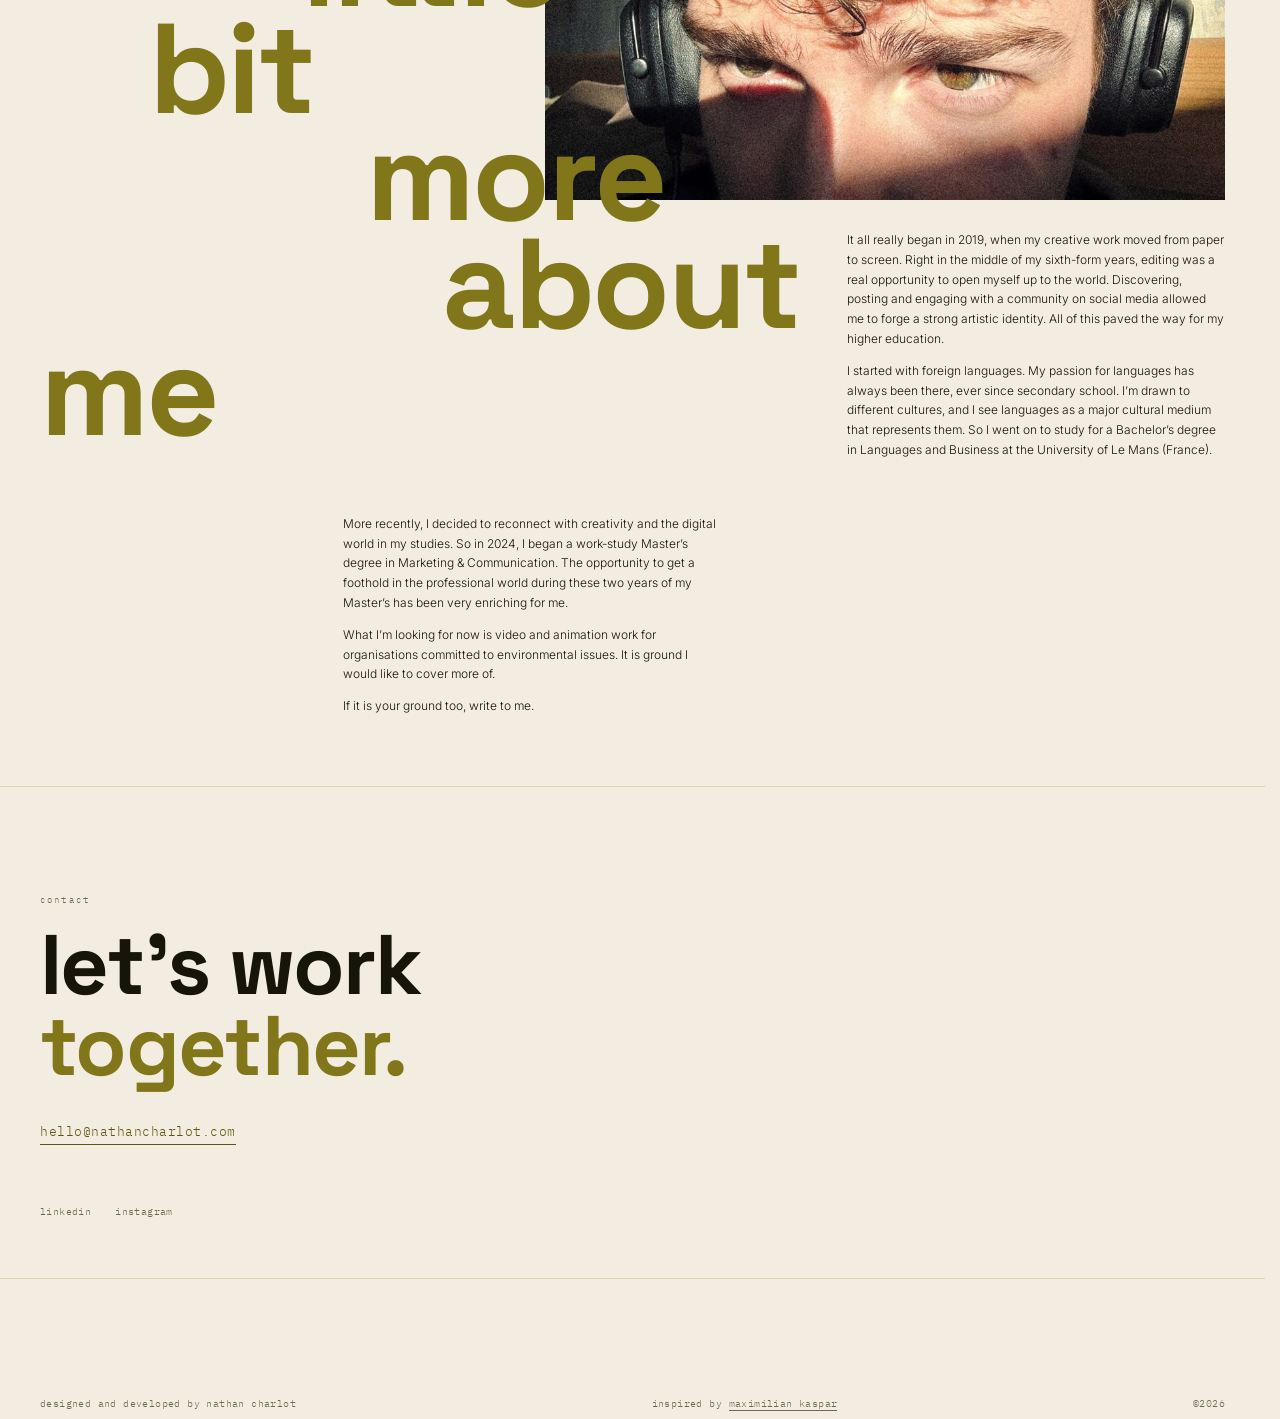
==== commit 53556f24: "Centre the chapter titles, large and green, and drop the projets label The three chapters sit furthe" ====
--- a/index.html
+++ b/index.html
@@ -269,18 +269,17 @@
 /* The bottom padding is deliberately large: it is the pause between the work and
    the page that talks about the person who made it. */
 #work { --pad: 40px; padding: 160px var(--pad) 150px; }
-.work-tag_wrapper { margin-bottom: 30px; }
 /* A wide breath between the three kinds of work, a narrower one between the
    projects inside a kind. */
-.cat-group + .cat-group { margin-top: clamp(150px, 16vw, 220px); }
+.cat-group + .cat-group { margin-top: clamp(200px, 22vw, 320px); }
 .project + .project, .project + .project-tools { margin-top: 30px; }
-.cat-head { display: flex; justify-content: space-between; align-items: baseline; padding-bottom: 12px; }
-/* The deep green reads 3.96:1 on cream — right for the display sizes it was
-   chosen for, short of the 4.5:1 a 10px label needs. --gold is the same family
-   at 6.36:1. The weight is restated because these are headings now. */
-.cat-name { font-family: var(--mono); font-size: 10px; letter-spacing: .2em; font-weight: 400;
-  text-transform: lowercase; color: var(--gold); }
-.cat-count { font-family: var(--mono); font-size: 10px; color: var(--fg-muted); letter-spacing: .1em; }
+/* Chapter titles, centred: the site's mono set large enough for the deep green,
+   which reads 3.96:1 on cream, right at display sizes. The rank sits above. */
+.cat-head { display: flex; flex-direction: column; align-items: center; gap: 10px; padding-bottom: 34px; }
+.cat-name { order: 1; margin: 0; font-family: var(--mono); font-size: clamp(20px, 2.2vw, 30px);
+  letter-spacing: .2em; font-weight: 400; text-transform: lowercase; color: var(--green-deep); text-align: center;
+  margin-right: -.2em; /* the tracking after the last letter would pull it off centre */ }
+.cat-count { font-family: var(--mono); font-size: 11px; color: var(--fg-muted); letter-spacing: .1em; }
 /* A category can carry a line about itself, and a figure worth stating plainly.
    Kept to one measure so it reads as a note, not a preamble. */
 .cat-note { display: flex; align-items: flex-start; justify-content: space-between;
@@ -1004,9 +1003,6 @@
 
 <!-- ═══ WORK ═══ -->
 <section id="work">
-  <div class="work-tag_wrapper">
-    <span class="sec-label accent" data-i18n="work_label">projects</span>
-  </div>
   <div id="projectList"></div>
 </section>
 
@@ -2702,8 +2698,7 @@
   fr: {
     nav_work: 'projets', nav_about: 'à propos', nav_contact: 'contact',
     hero_title: 'Créatif, motion designer<br> et monteur. Basé en France,<br> disponible 2026.',
-    work_label: 'projets',
-    cat_pro: 'projets pro', cat_school: 'projets d\'école', cat_personal: 'projets personnels',
+    cat_pro: 'projets professionnels', cat_school: 'projets d\'école', cat_personal: 'projets personnels',
     pm_client: 'client :', pm_school: 'formation :', pm_site: 'site :', pm_credits: 'crédits :',
     approach_label: 'à propos',
     approach_display: '<i>UN</i><i class="in2">PETIT</i><i class="in1">PEU</i><i class="in3">PLUS</i><i class="in4">SUR</i><i>MOI</i>',
@@ -2717,7 +2712,6 @@
   en: {
     nav_work: 'work', nav_about: 'about', nav_contact: 'contact',
     hero_title: 'Creative, motion designer<br> and editor. Based in France,<br> available 2026.',
-    work_label: 'projects',
     cat_pro: 'professional work', cat_school: 'academic work', cat_personal: 'personal work',
     pm_client: 'client:', pm_school: 'course:', pm_site: 'site:', pm_credits: 'credits:',
     approach_label: 'about',
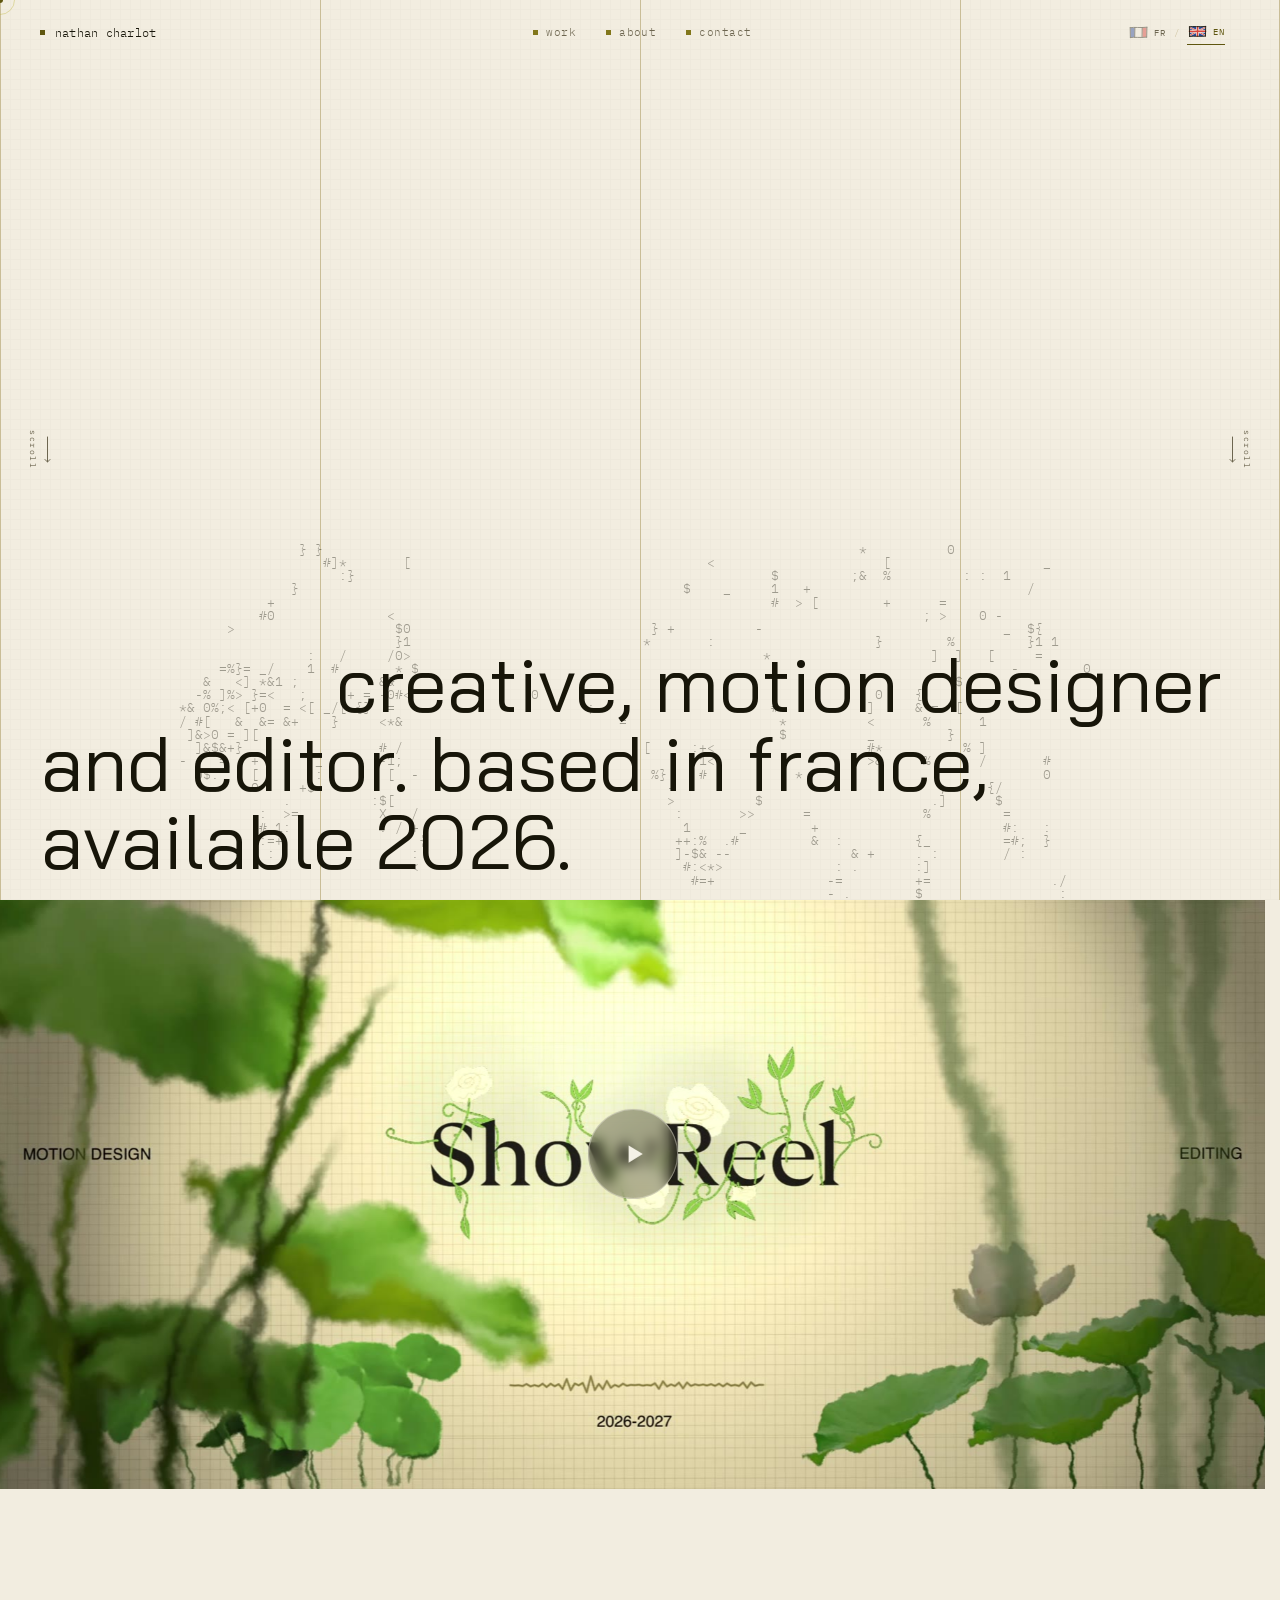
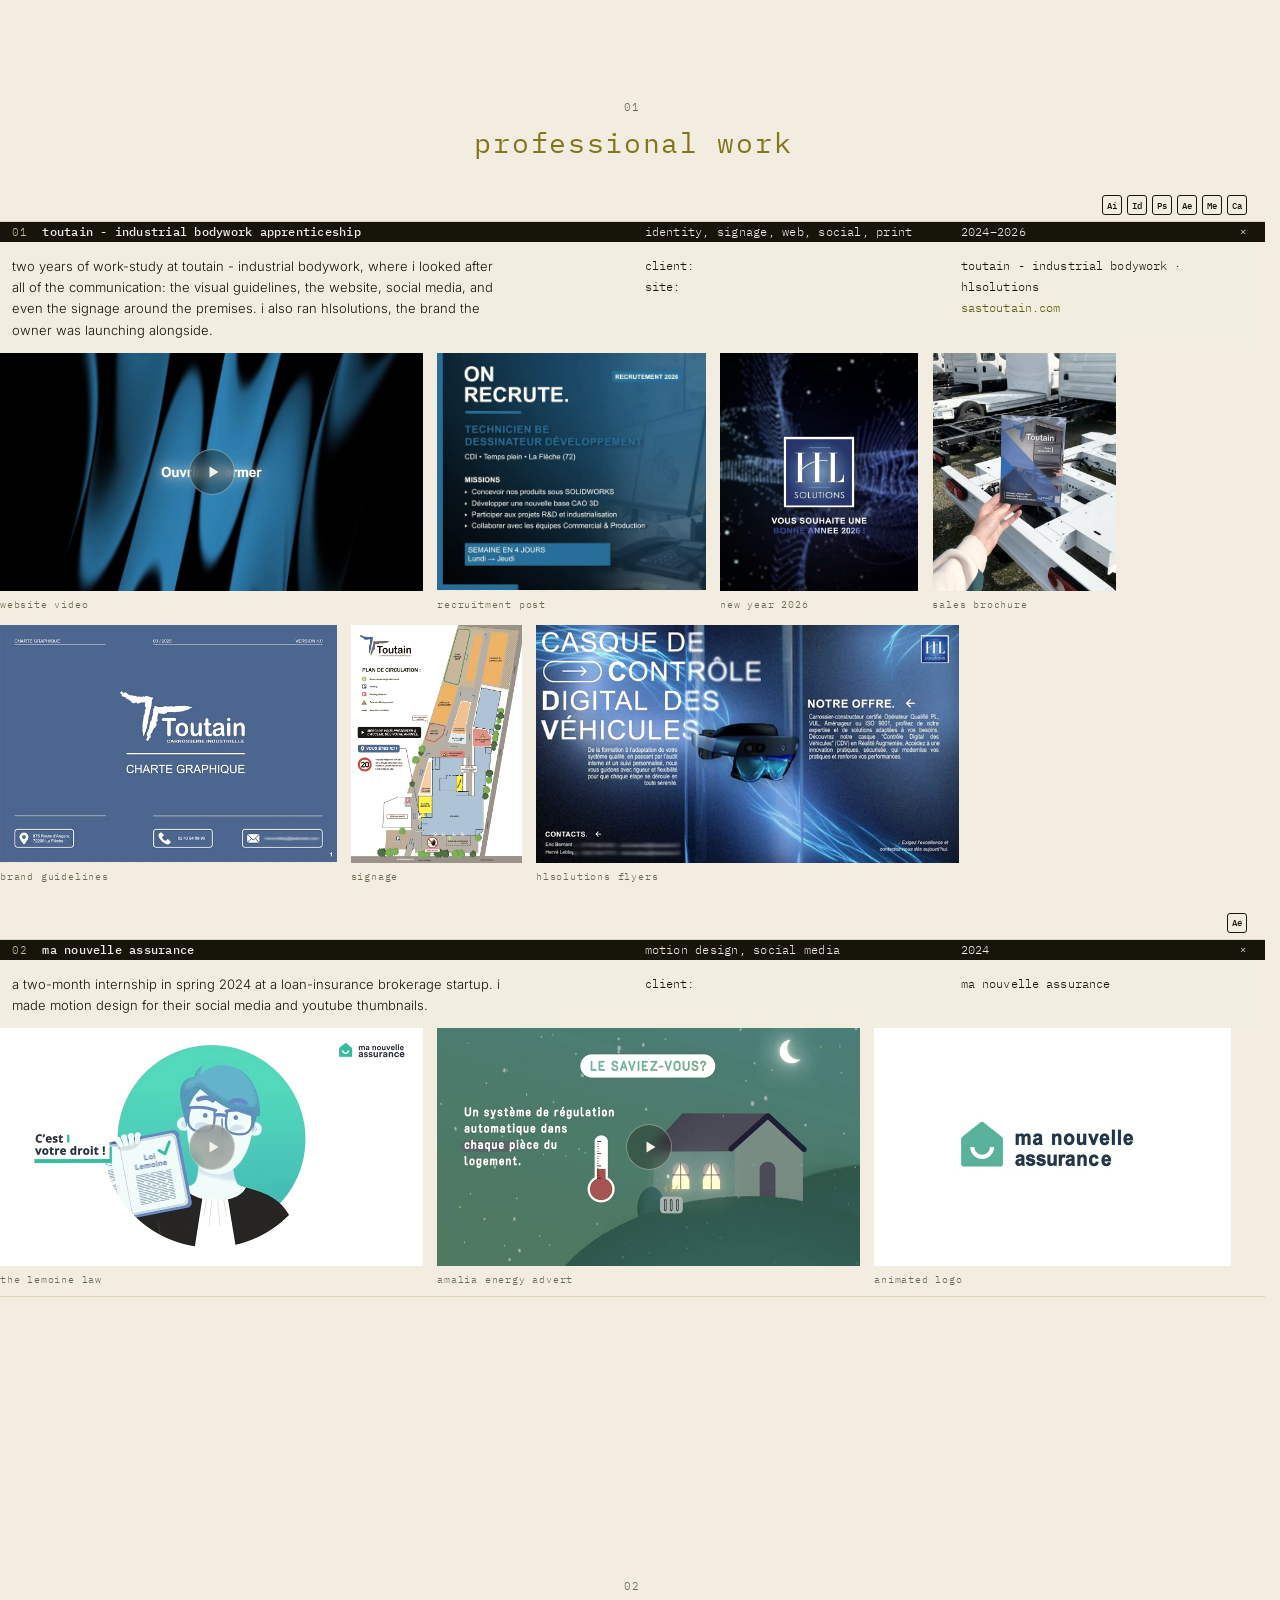
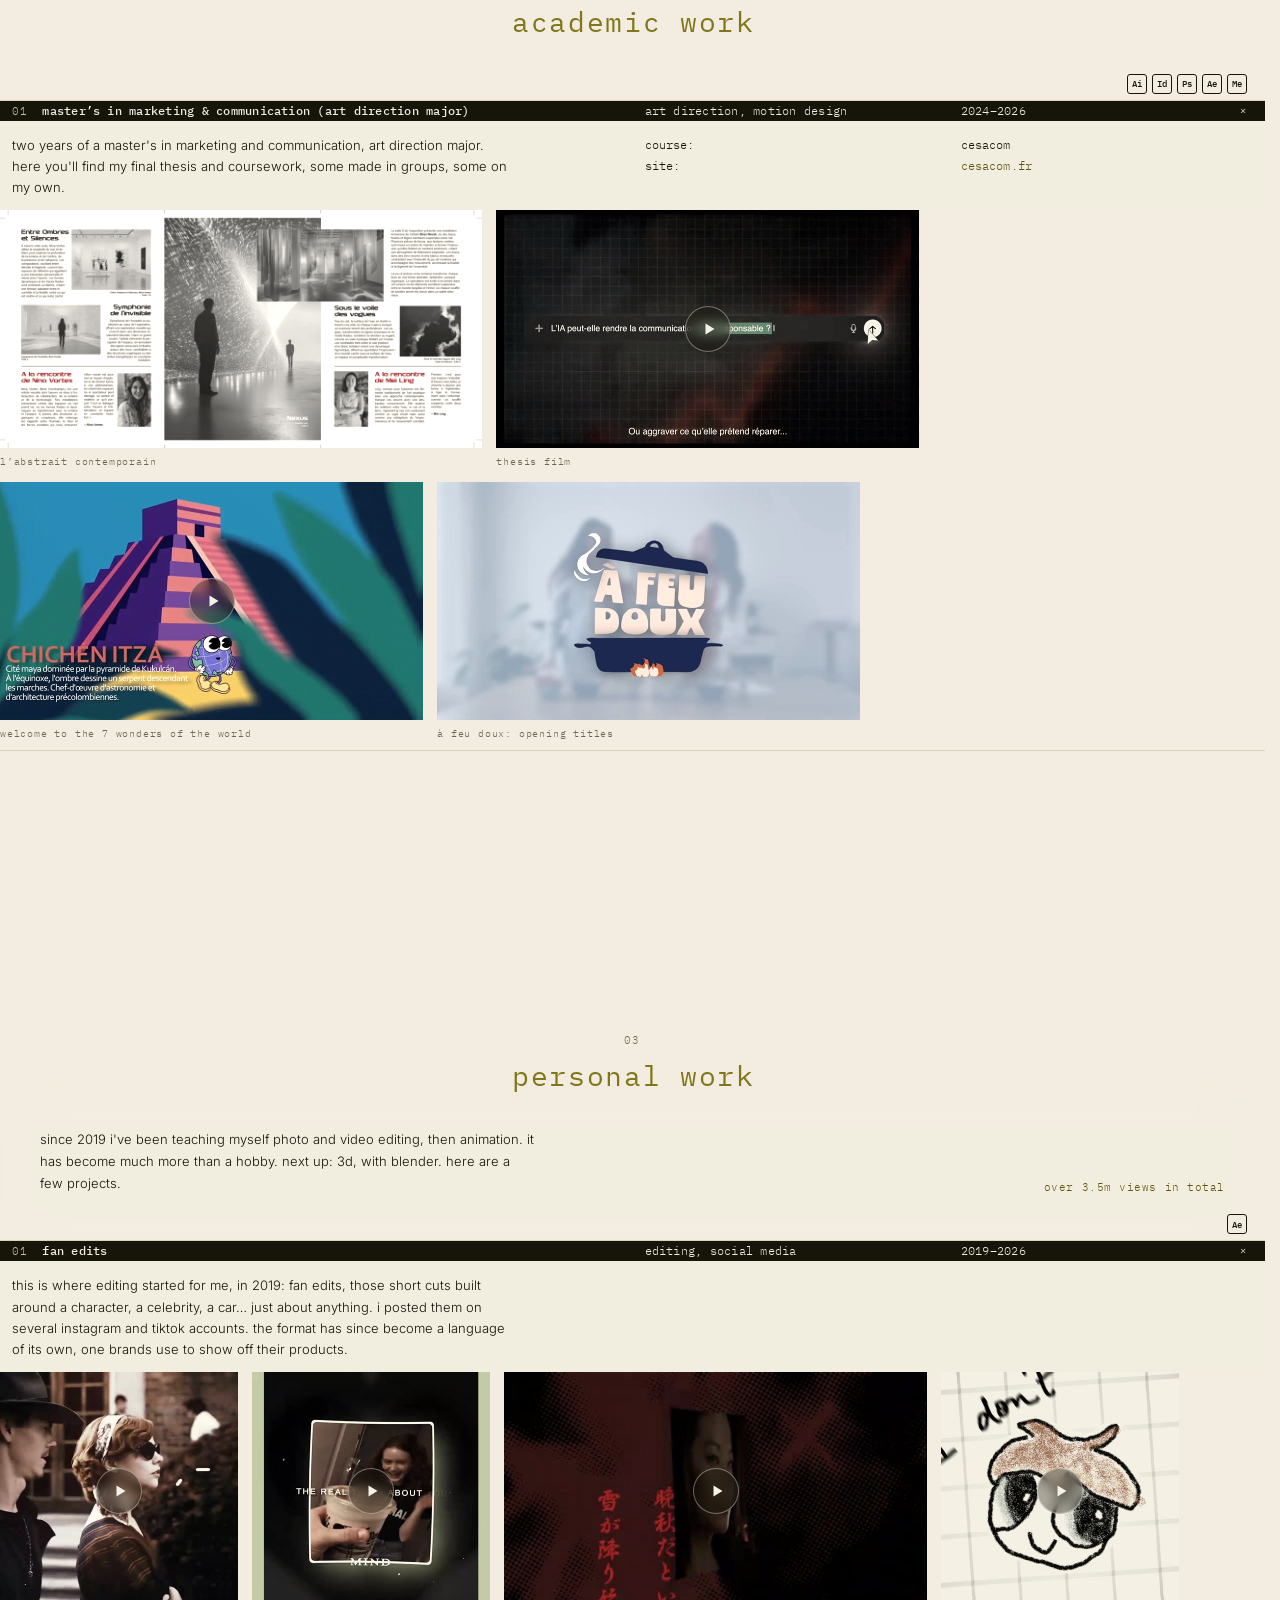
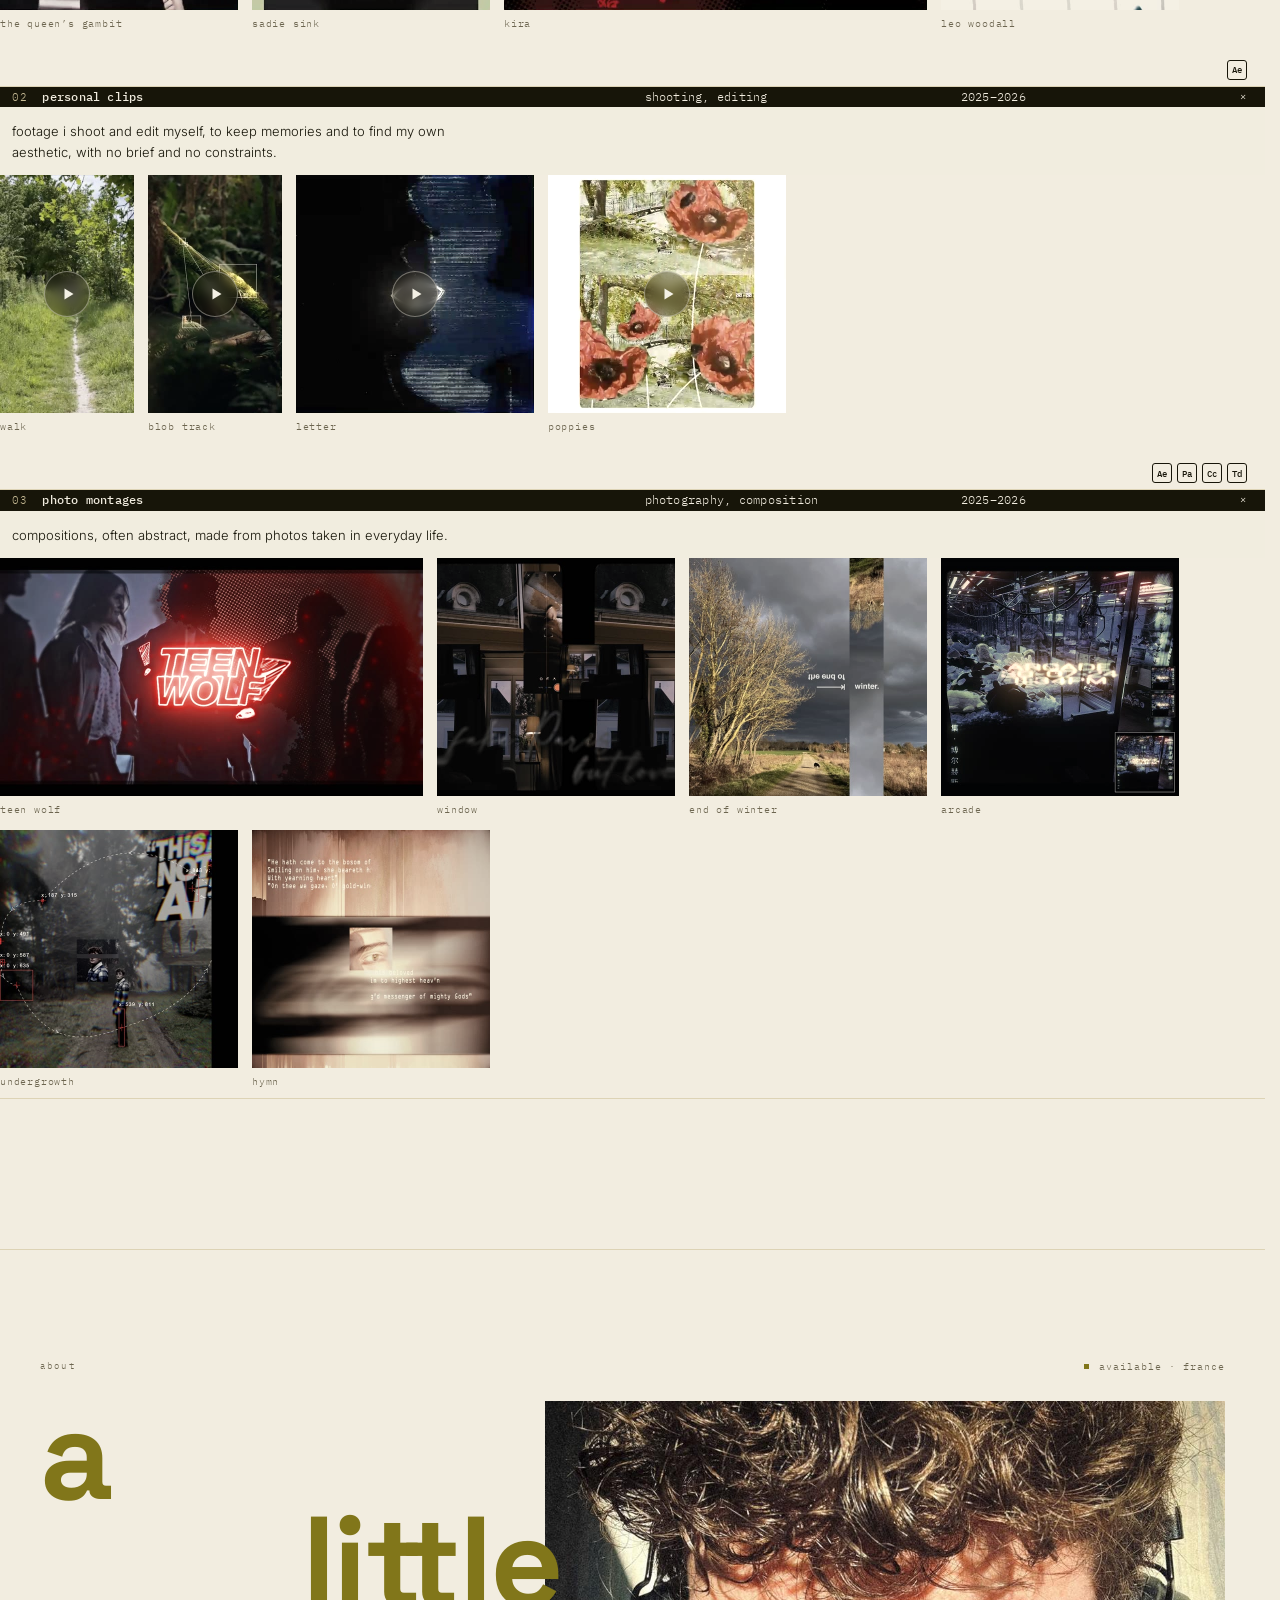
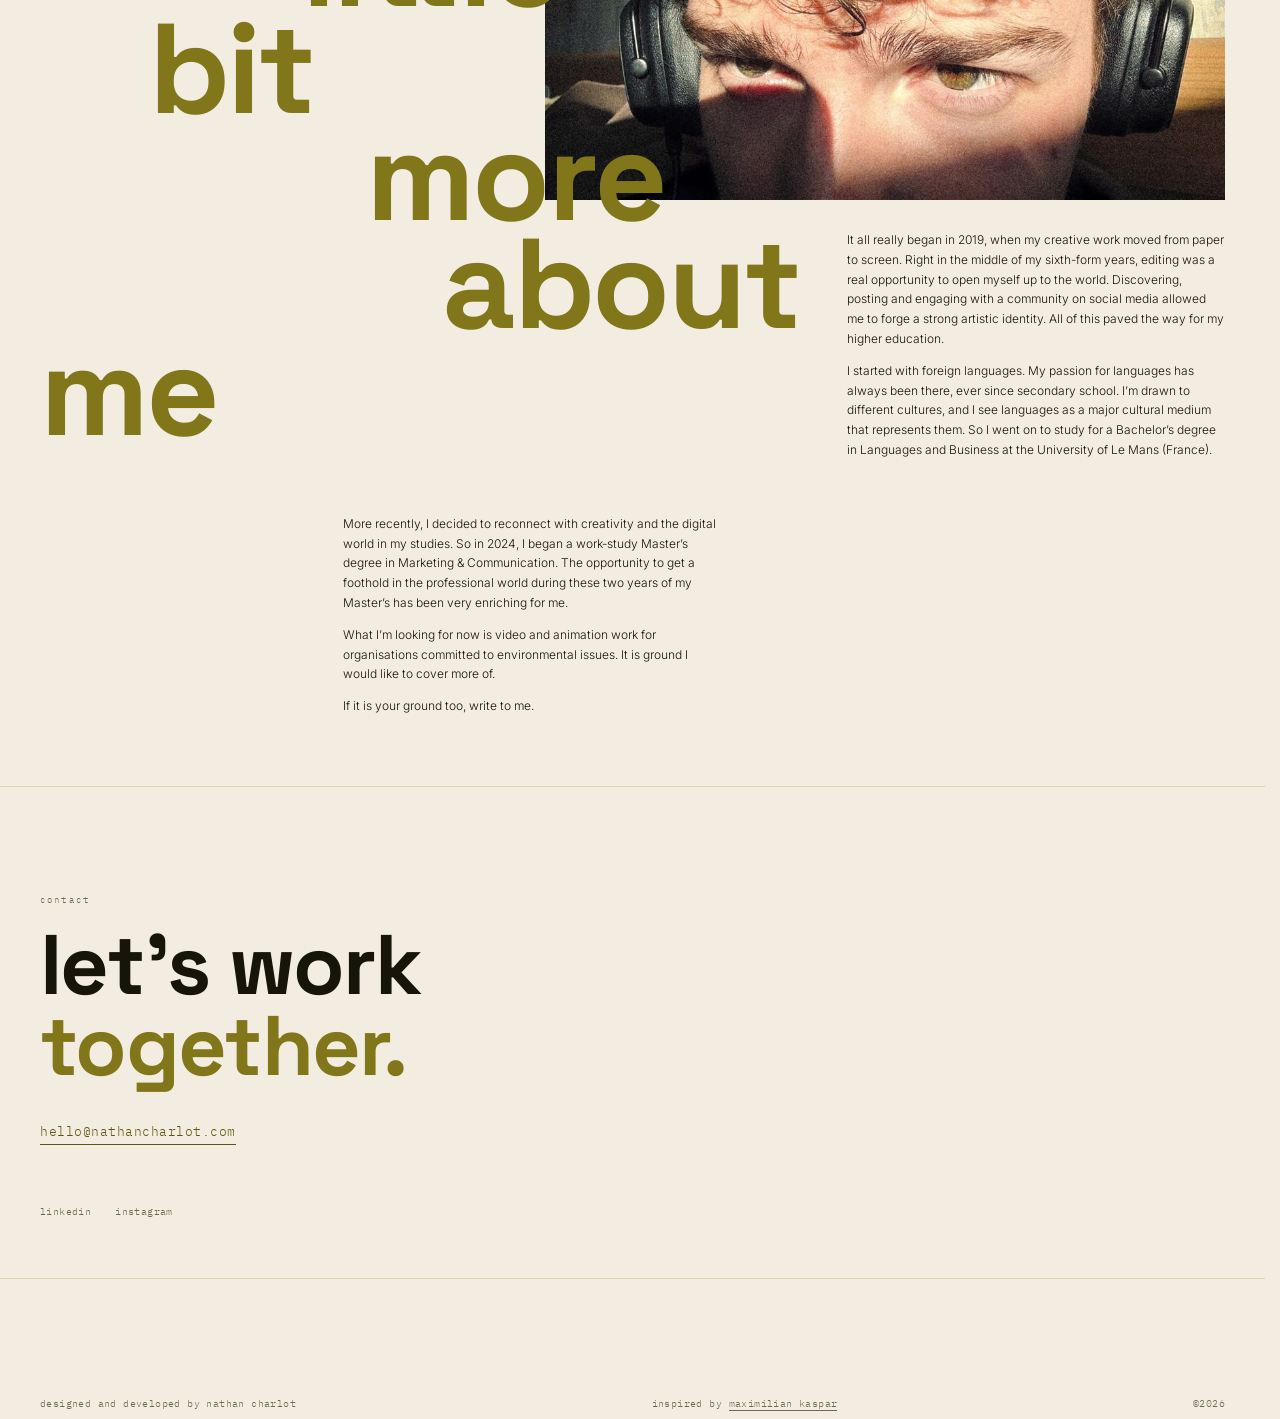
==== commit 3474ed3c: "Tighten the chapter titles' tracking Co-Authored-By: Claude Opus 5.5 <noreply@anthropic.com>" ====
--- a/index.html
+++ b/index.html
@@ -277,8 +277,8 @@
    which reads 3.96:1 on cream, right at display sizes. The rank sits above. */
 .cat-head { display: flex; flex-direction: column; align-items: center; gap: 10px; padding-bottom: 34px; }
 .cat-name { order: 1; margin: 0; font-family: var(--mono); font-size: clamp(20px, 2.2vw, 30px);
-  letter-spacing: .2em; font-weight: 400; text-transform: lowercase; color: var(--green-deep); text-align: center;
-  margin-right: -.2em; /* the tracking after the last letter would pull it off centre */ }
+  letter-spacing: .06em; font-weight: 400; text-transform: lowercase; color: var(--green-deep); text-align: center;
+  margin-right: -.06em; /* the tracking after the last letter would pull it off centre */ }
 .cat-count { font-family: var(--mono); font-size: 11px; color: var(--fg-muted); letter-spacing: .1em; }
 /* A category can carry a line about itself, and a figure worth stating plainly.
    Kept to one measure so it reads as a note, not a preamble. */
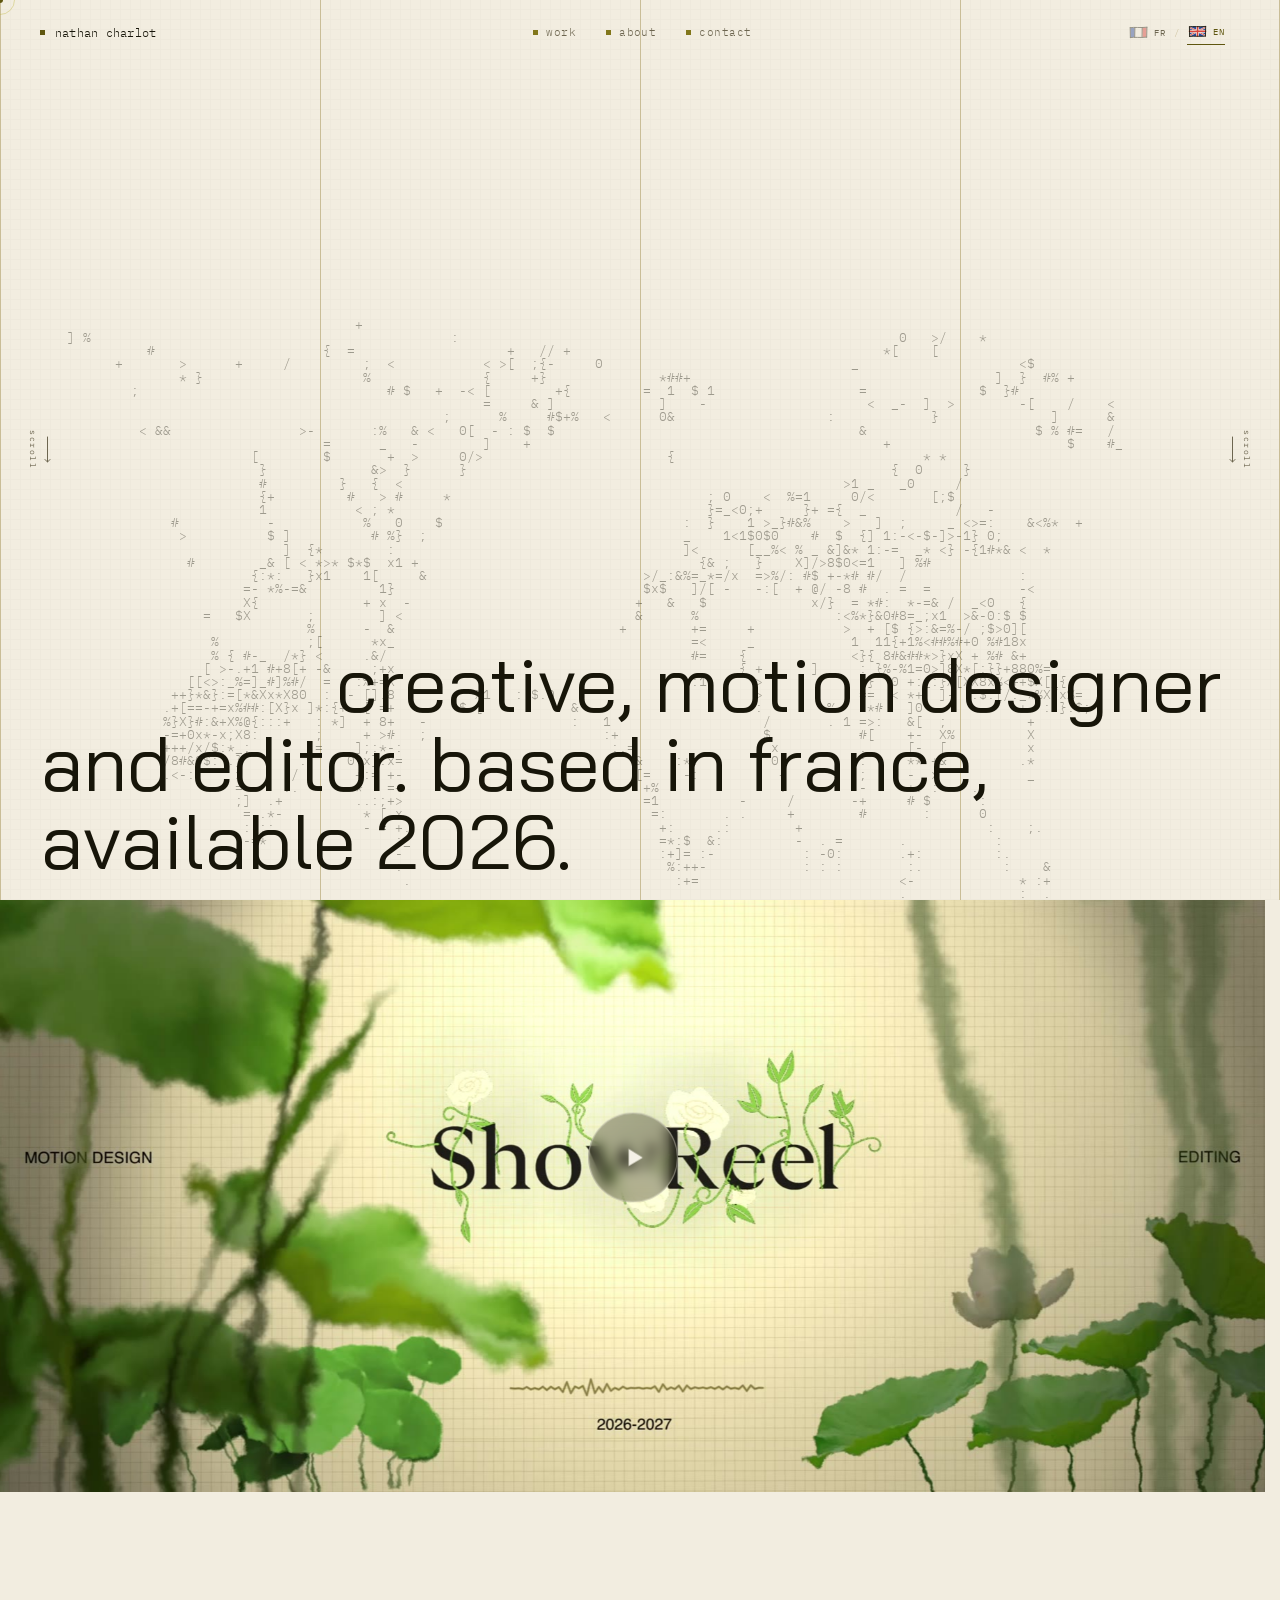
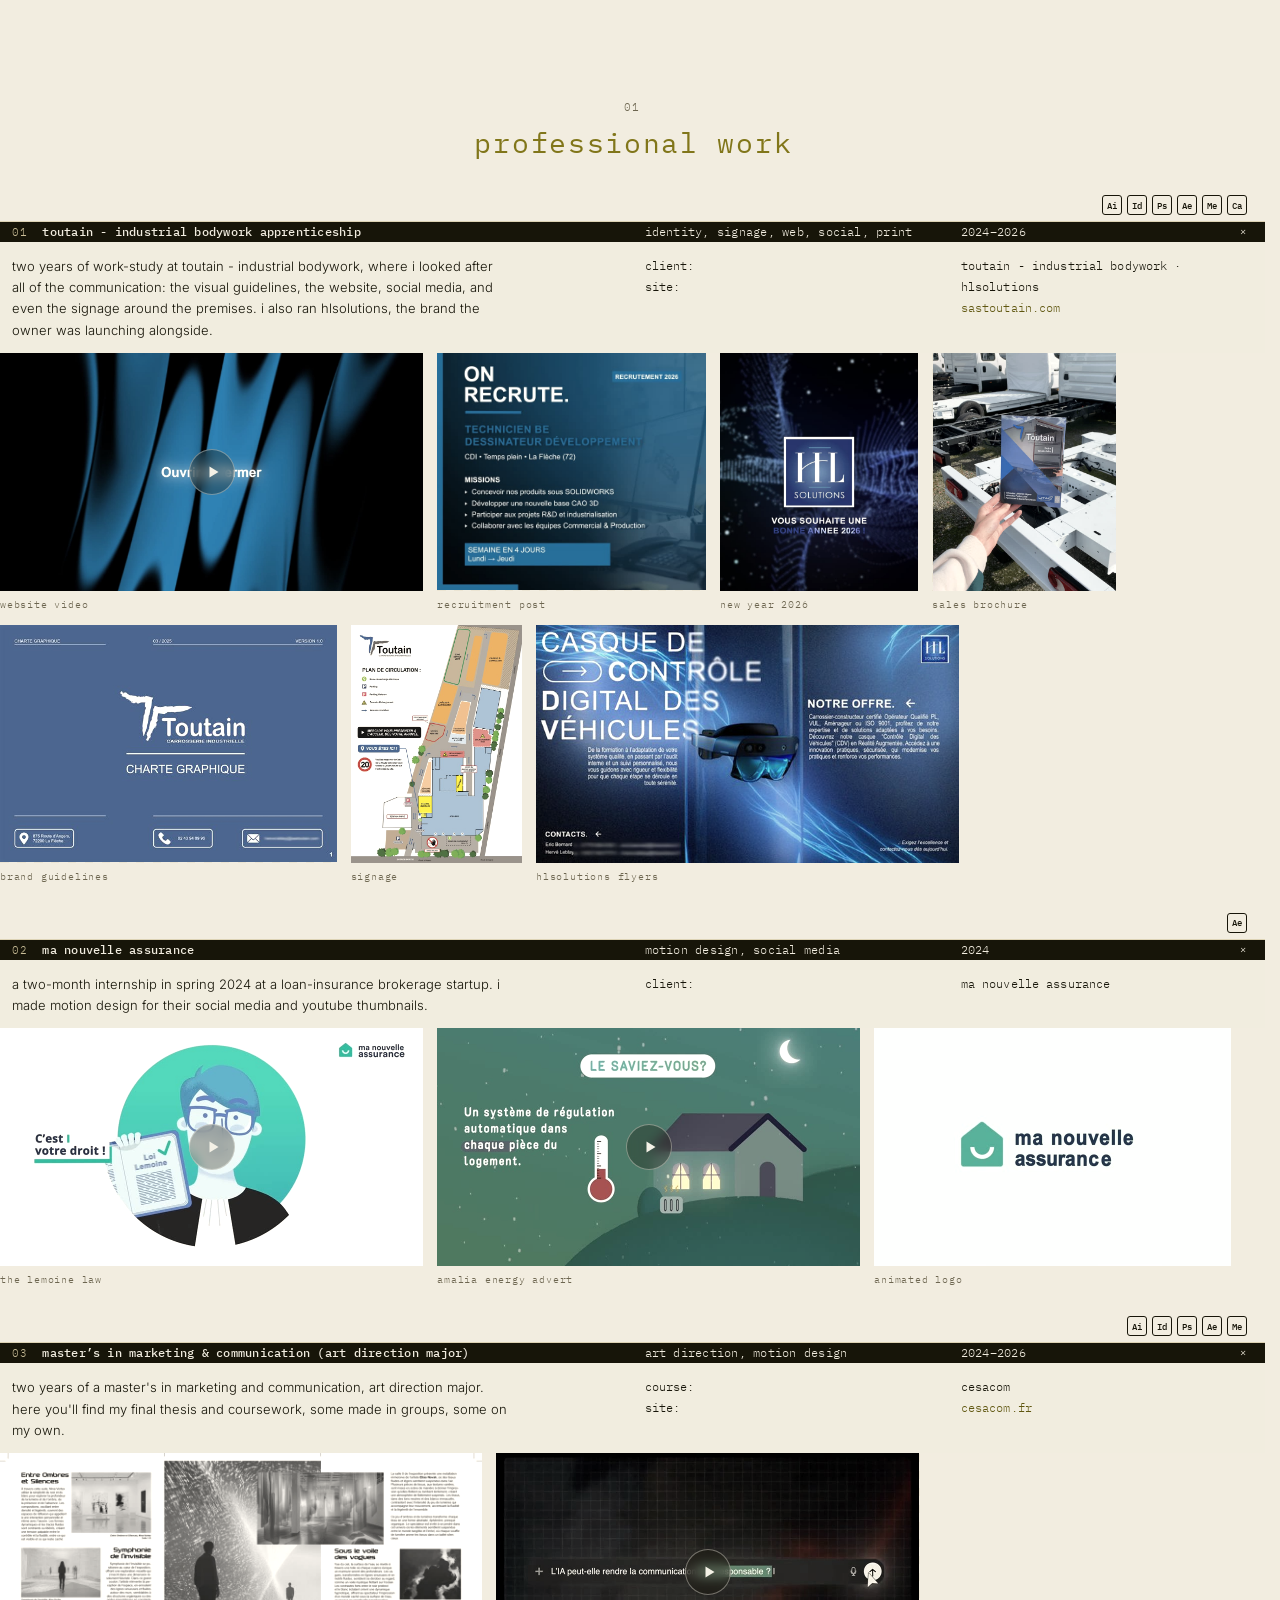
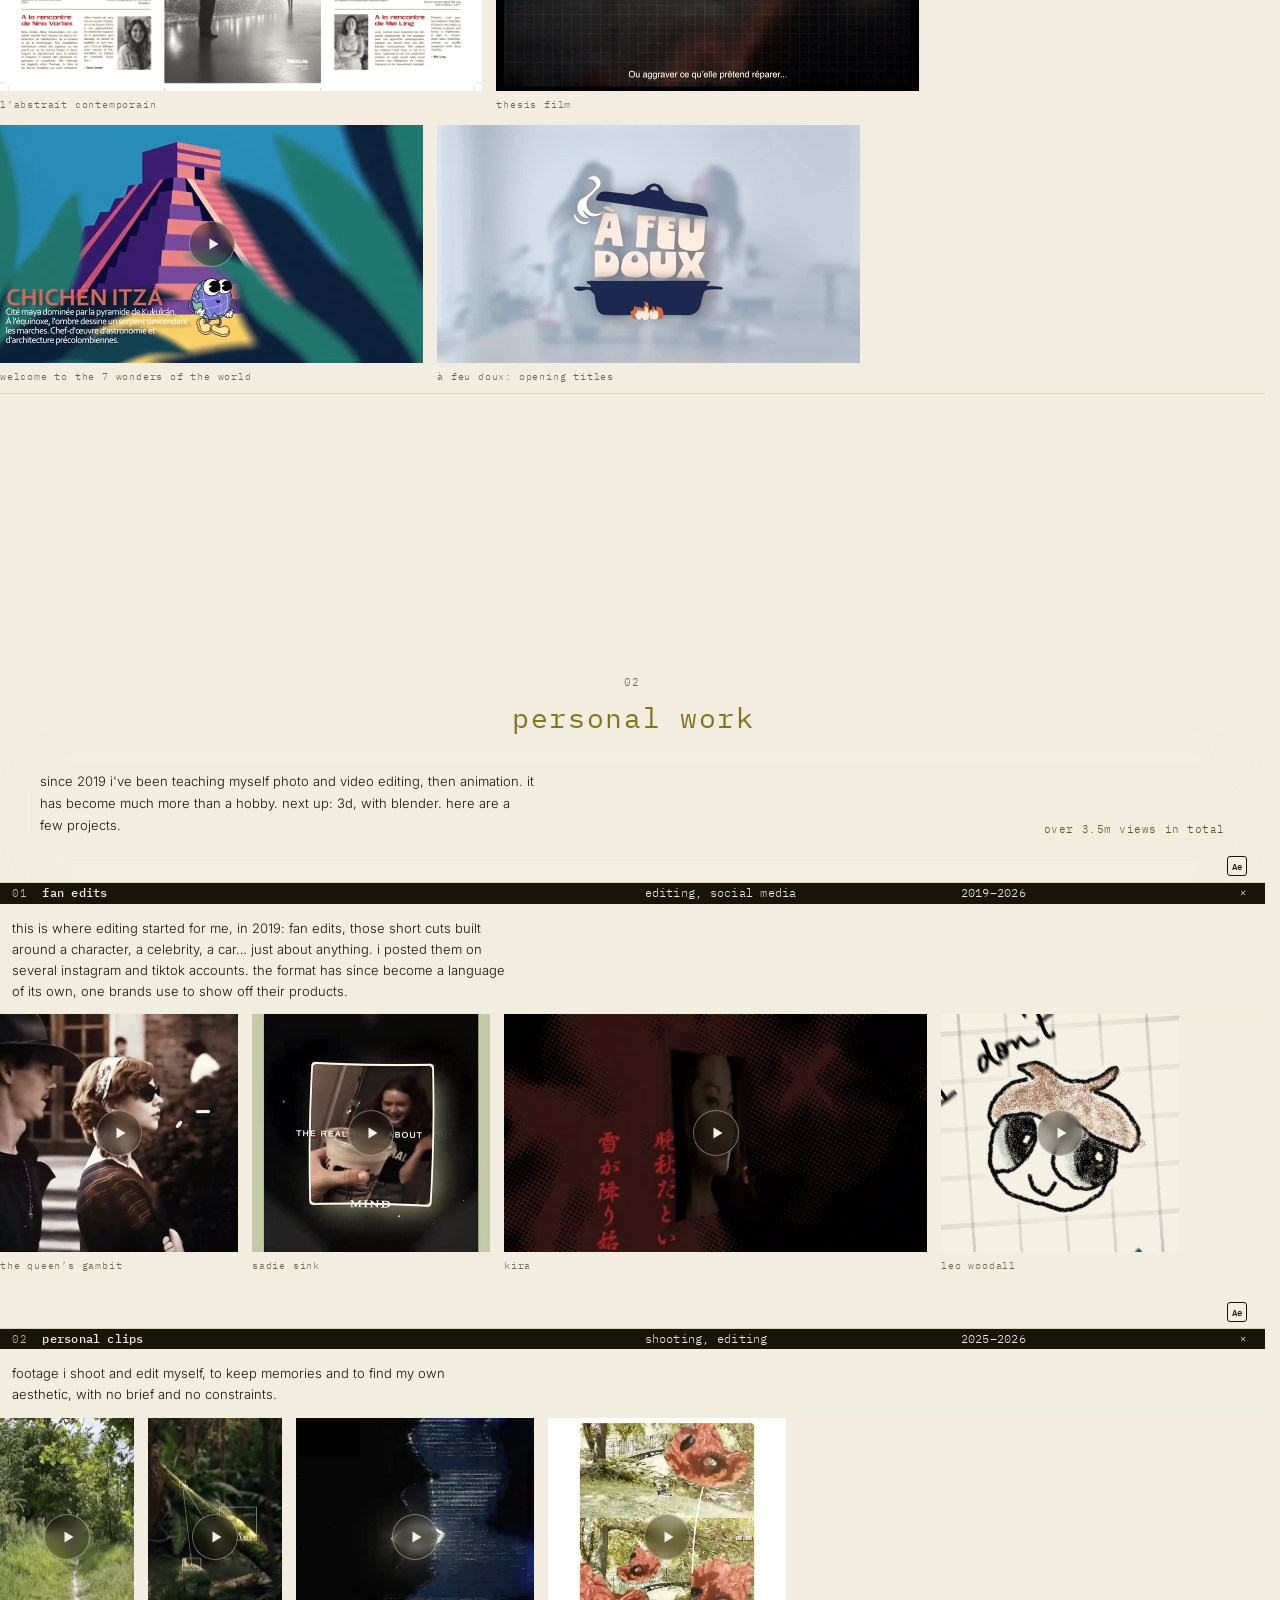
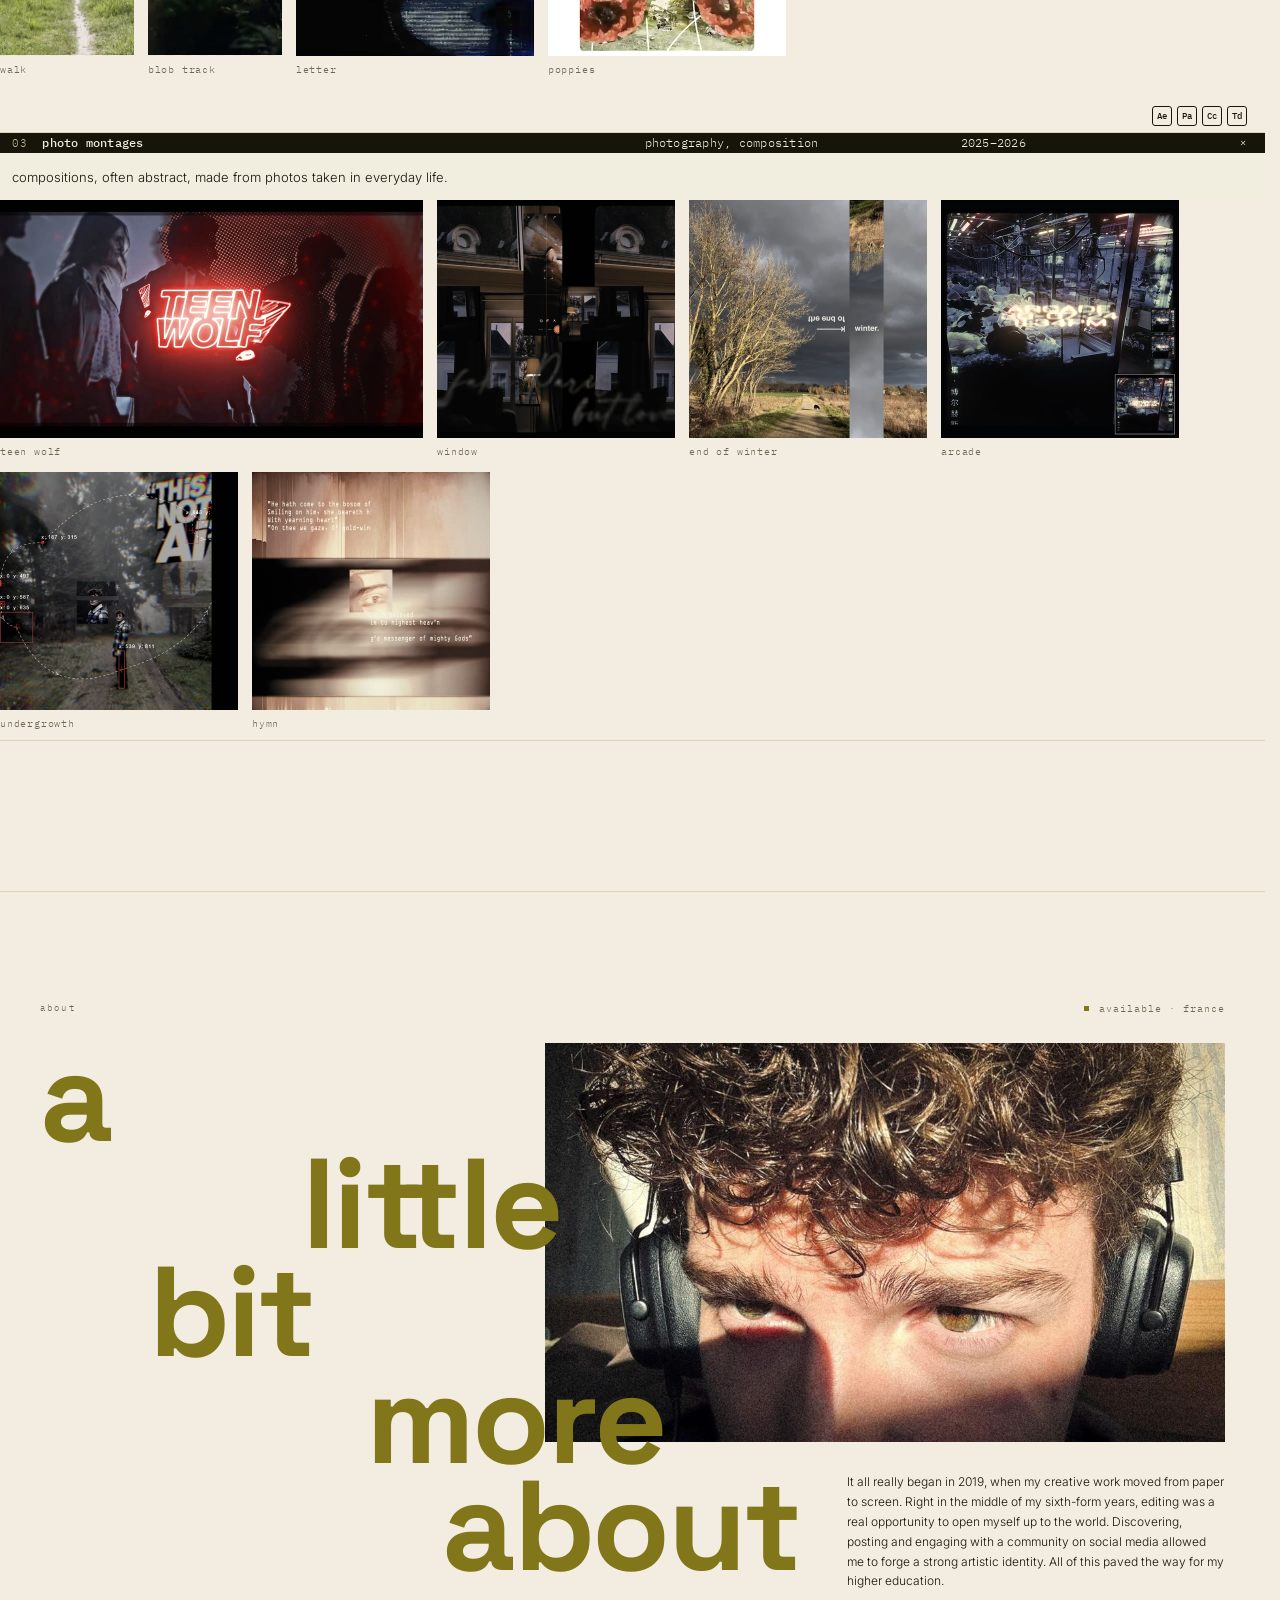
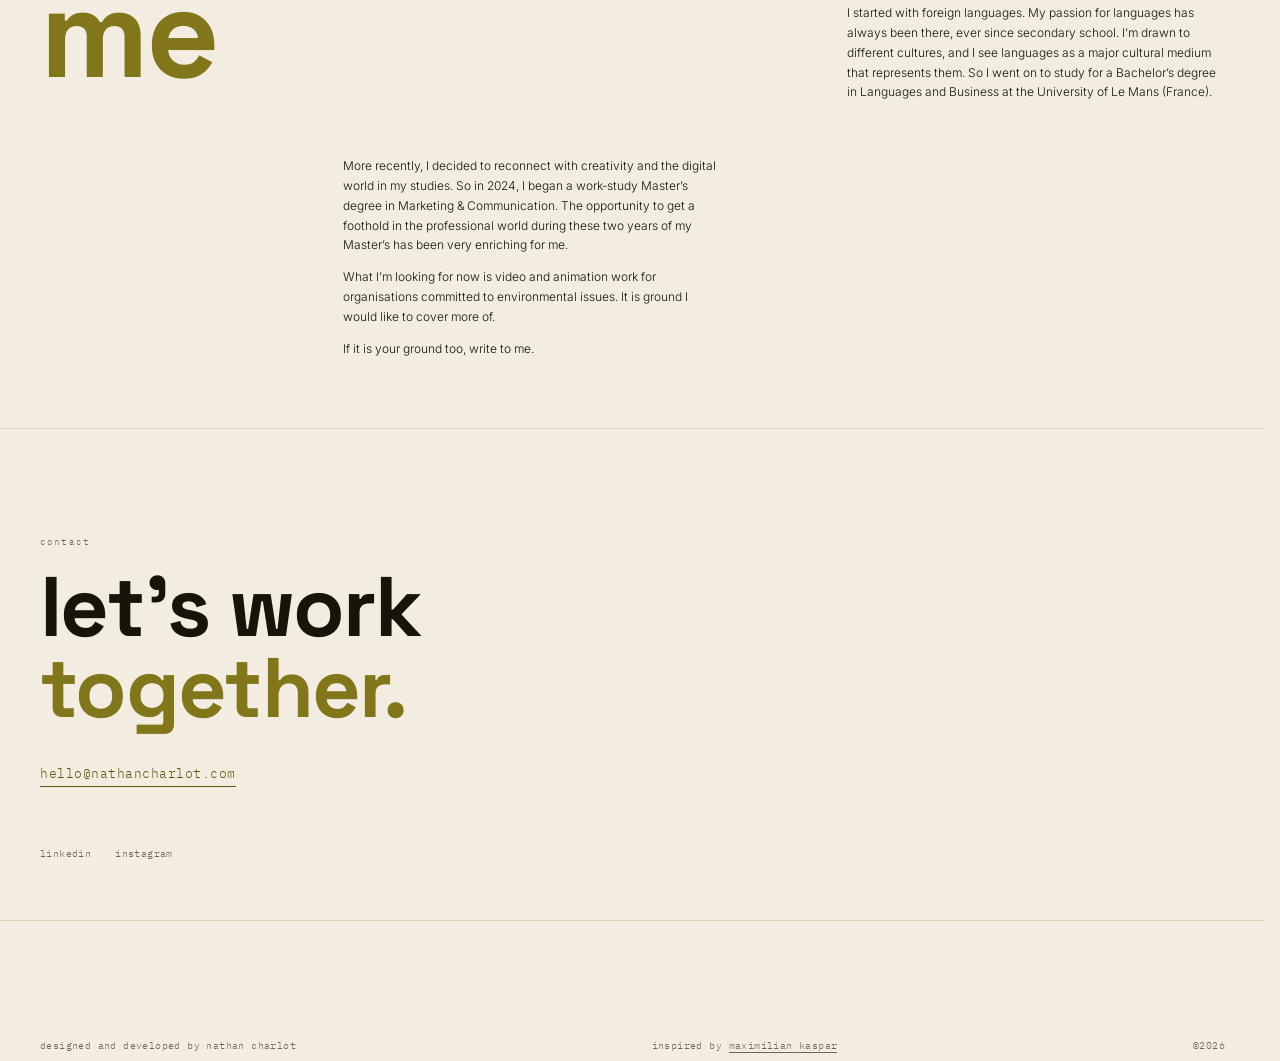
==== commit bfe306b3: "Fold the school work into projets pro, beside projets perso Two chapters now: the master's sits as t" ====
--- a/index.html
+++ b/index.html
@@ -269,7 +269,7 @@
 /* The bottom padding is deliberately large: it is the pause between the work and
    the page that talks about the person who made it. */
 #work { --pad: 40px; padding: 160px var(--pad) 150px; }
-/* A wide breath between the three kinds of work, a narrower one between the
+/* A wide breath between the two kinds of work, a narrower one between the
    projects inside a kind. */
 .cat-group + .cat-group { margin-top: clamp(200px, 22vw, 320px); }
 .project + .project, .project + .project-tools { margin-top: 30px; }
@@ -1752,7 +1752,7 @@
 document.querySelectorAll('.reveal').forEach(el => revealObs.observe(el));
 
 /* ── PROJECTS (grouped accordions + masonry grid) ──
-   Grouped into three categories. Headings carry data-i18n so applyLang, which
+   Grouped into two categories. Headings carry data-i18n so applyLang, which
    runs after this render, translates them in place — no re-render, so open
    accordions survive a language switch. */
 // Software marks, drawn in the site's own type rather than with the brands' logos.
@@ -1833,8 +1833,6 @@
               en:"The brand's logo brought to life: the smiling house lands, then the letters of “ma nouvelle assurance” fall into place around it."},
         video:'projects/mna-logo/loop.mp4', poster:'projects/mna-logo/poster.jpg', silent:true},
      ]},
-  ]},
-  { key: 'school', items: [
     {title:{fr:'Mastère marketing & communication (majeure direction artistique)', en:'Master’s in marketing & communication (art direction major)'},
      tags:{fr:'Direction artistique, Motion design', en:'Art direction, Motion design'}, year:'2024–2026', tools:['ai','id','ps','ae','me'],
      desc:{fr:"Deux ans de mastère marketing et communication, majeure direction artistique. On y trouve mon mémoire de fin d’études et des travaux de cours, en groupe comme en solo.",
@@ -2698,7 +2696,7 @@
   fr: {
     nav_work: 'projets', nav_about: 'à propos', nav_contact: 'contact',
     hero_title: 'Créatif, motion designer<br> et monteur. Basé en France,<br> disponible 2026.',
-    cat_pro: 'projets professionnels', cat_school: 'projets d\'école', cat_personal: 'projets personnels',
+    cat_pro: 'projets pro', cat_personal: 'projets perso',
     pm_client: 'client :', pm_school: 'formation :', pm_site: 'site :', pm_credits: 'crédits :',
     approach_label: 'à propos',
     approach_display: '<i>UN</i><i class="in2">PETIT</i><i class="in1">PEU</i><i class="in3">PLUS</i><i class="in4">SUR</i><i>MOI</i>',
@@ -2712,7 +2710,7 @@
   en: {
     nav_work: 'work', nav_about: 'about', nav_contact: 'contact',
     hero_title: 'Creative, motion designer<br> and editor. Based in France,<br> available 2026.',
-    cat_pro: 'professional work', cat_school: 'academic work', cat_personal: 'personal work',
+    cat_pro: 'professional work', cat_personal: 'personal work',
     pm_client: 'client:', pm_school: 'course:', pm_site: 'site:', pm_credits: 'credits:',
     approach_label: 'about',
     approach_display: '<i>A</i><i class="in2">LITTLE</i><i class="in1">BIT</i><i class="in3">MORE</i><i class="in4">ABOUT</i><i>ME</i>',
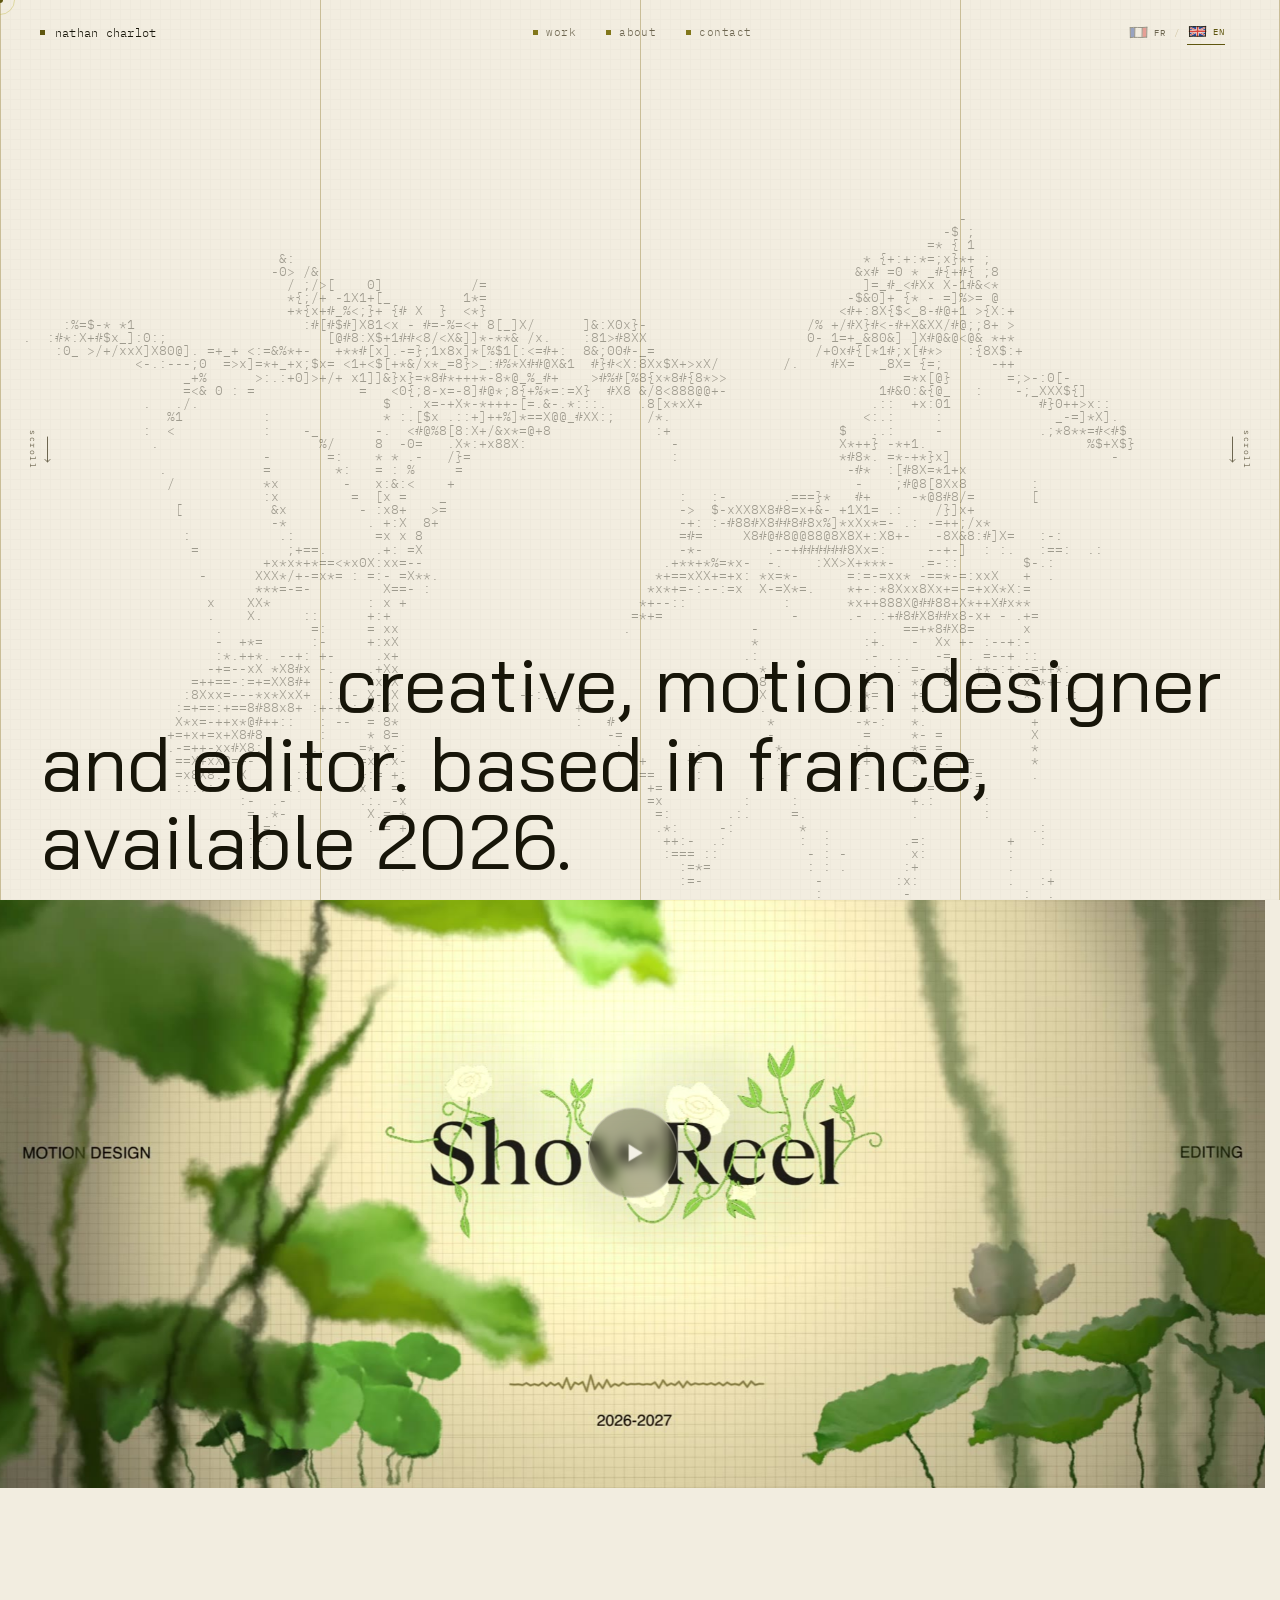
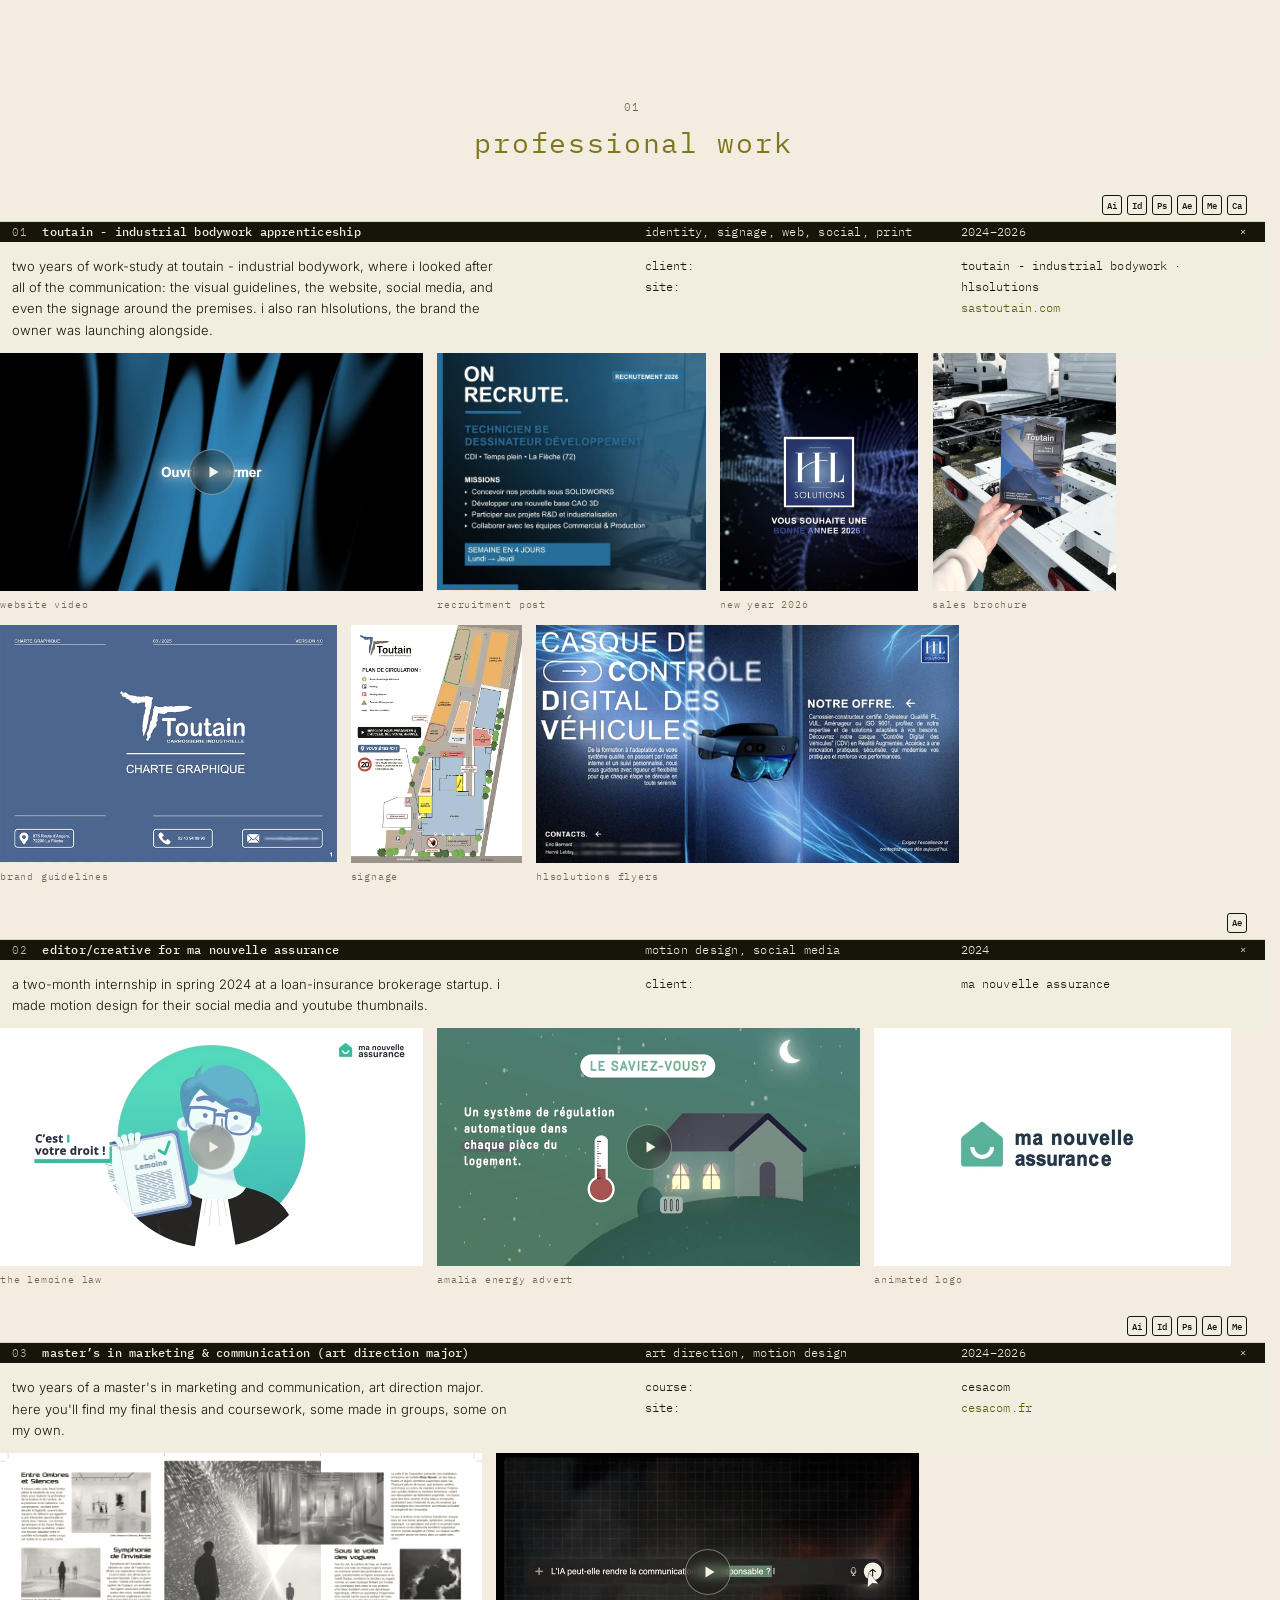
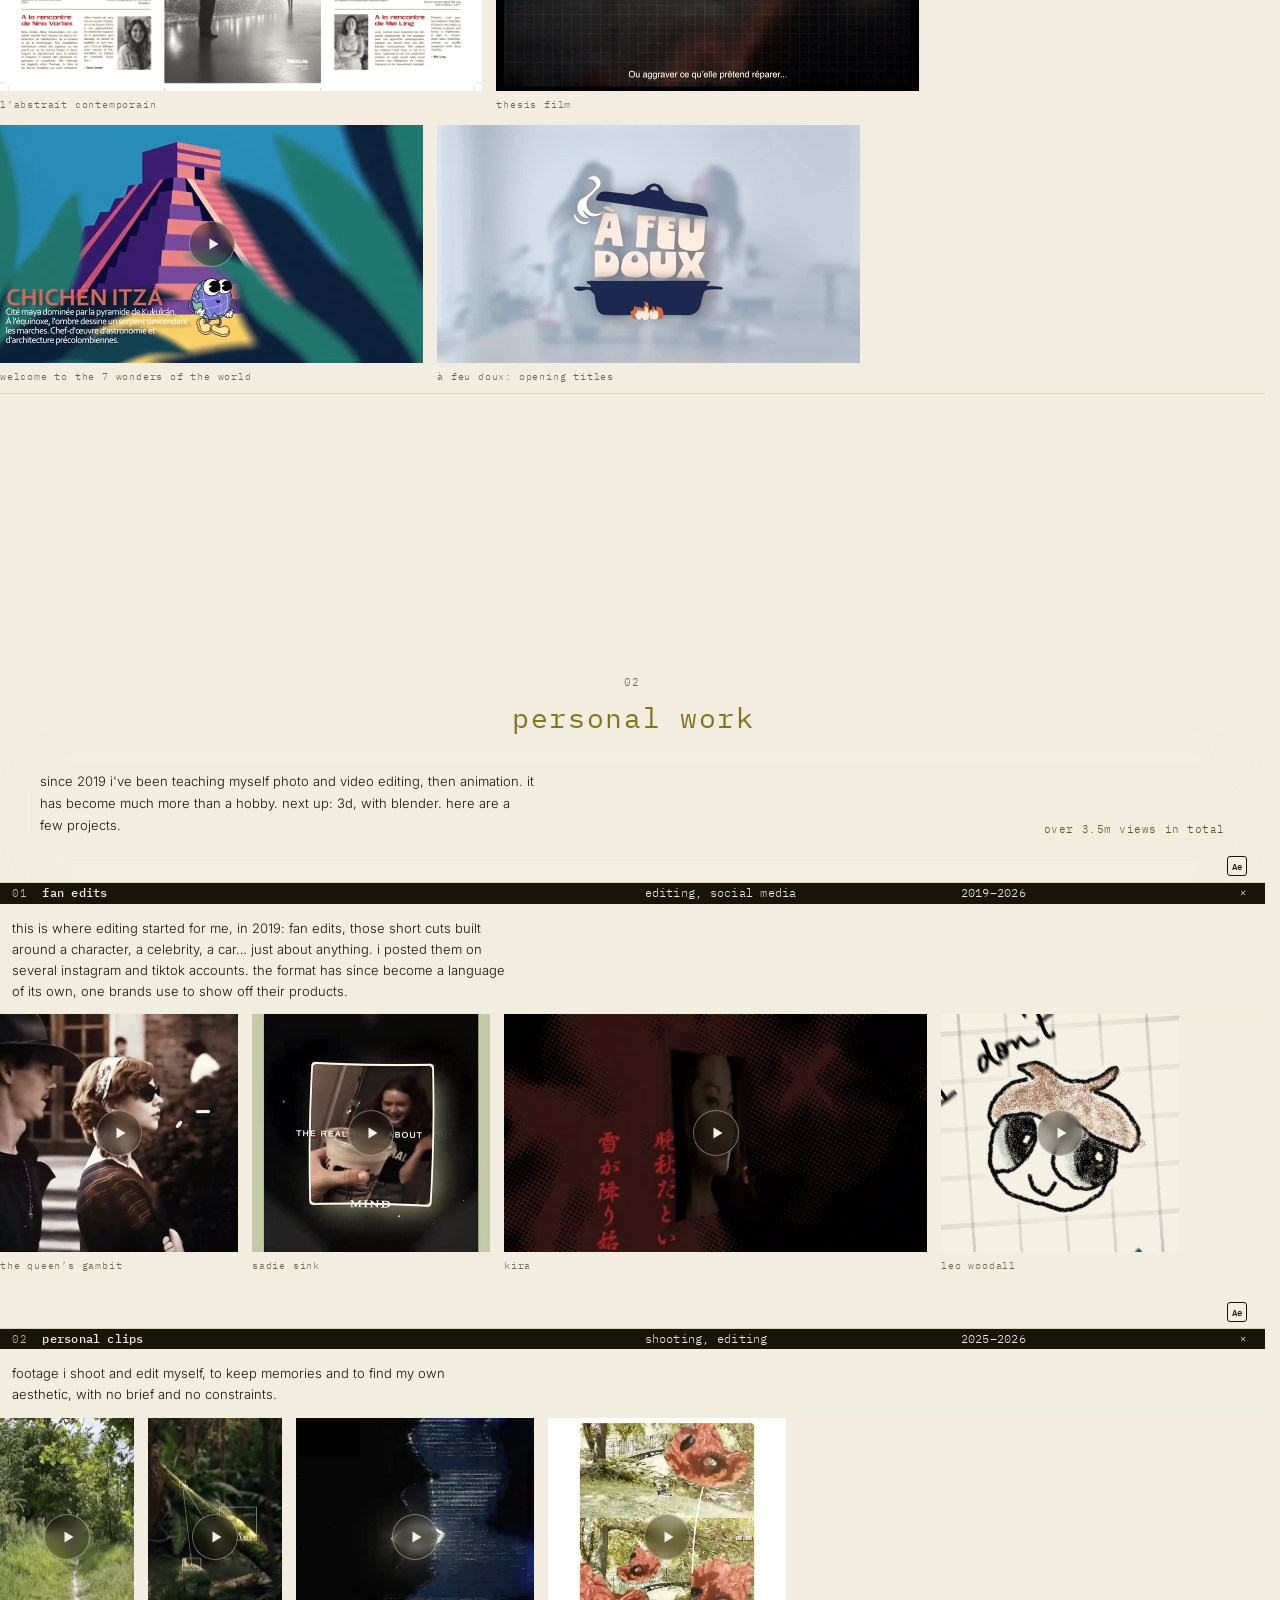
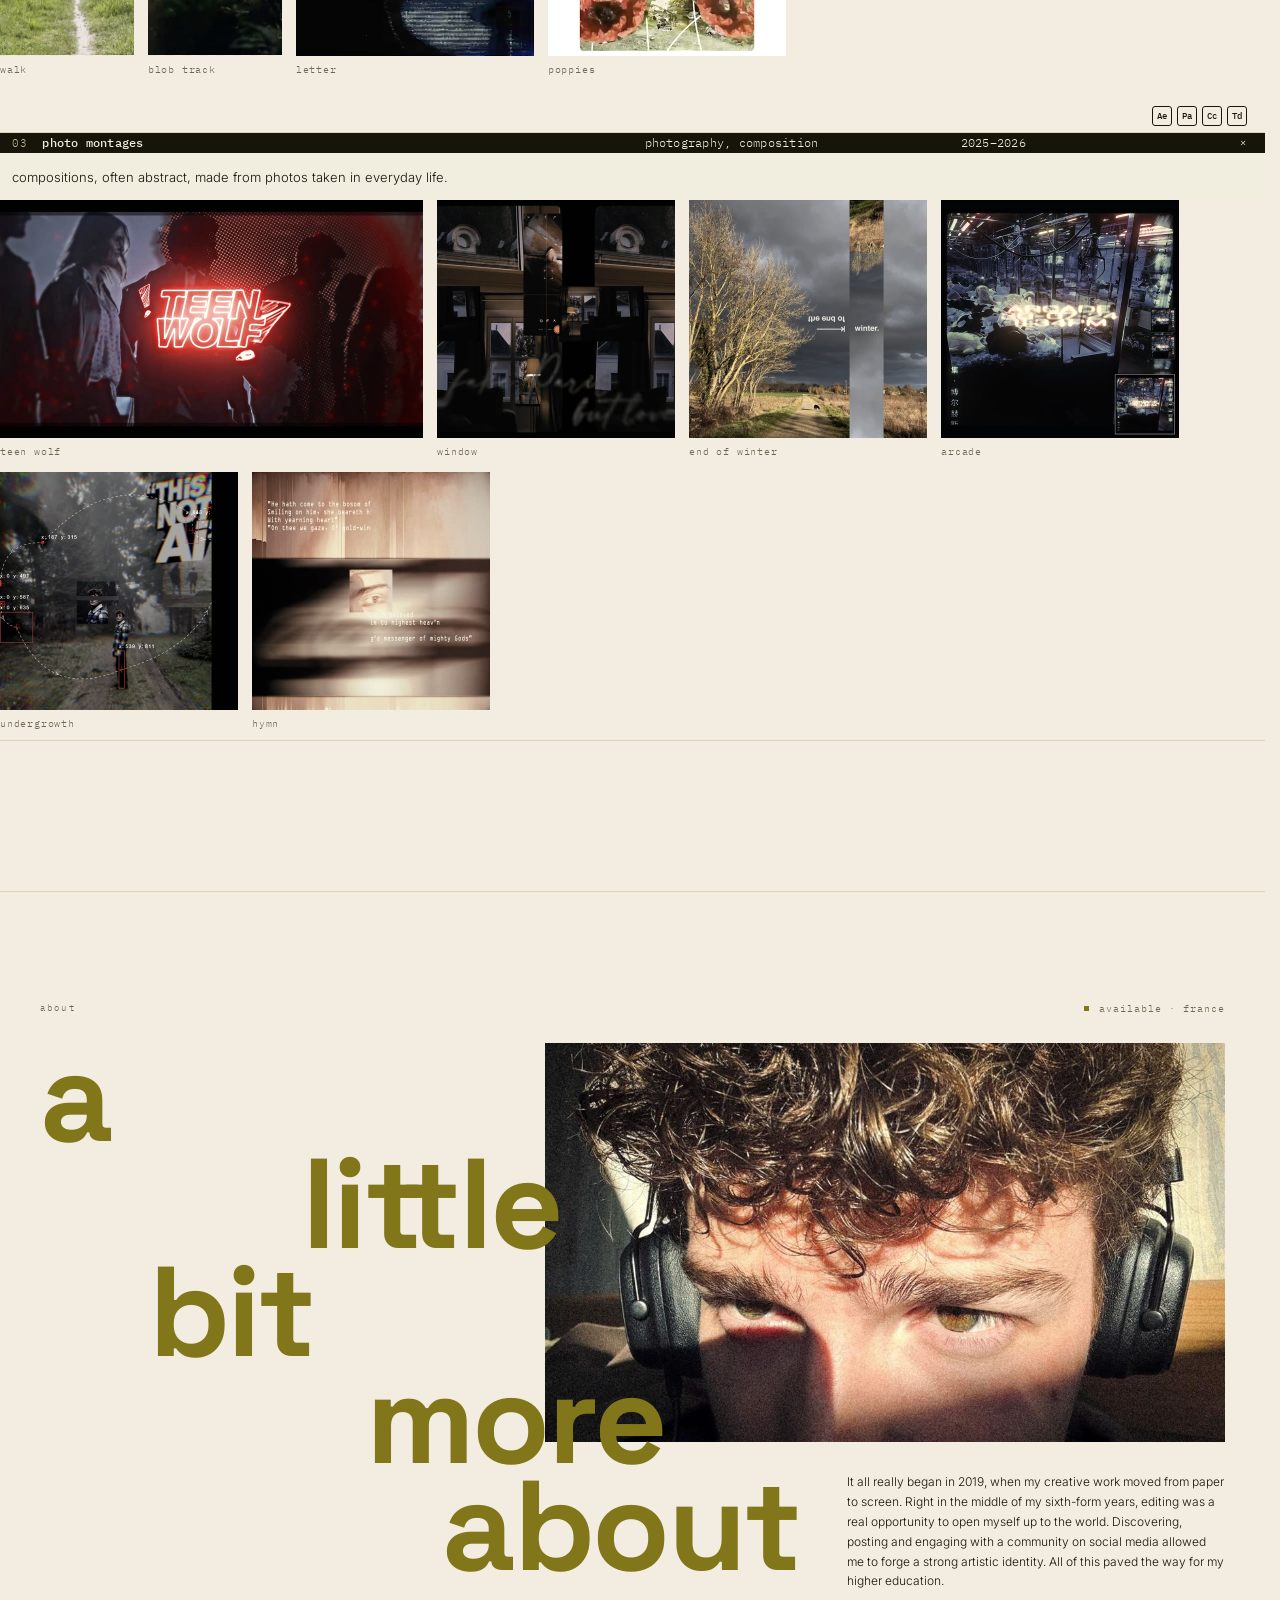
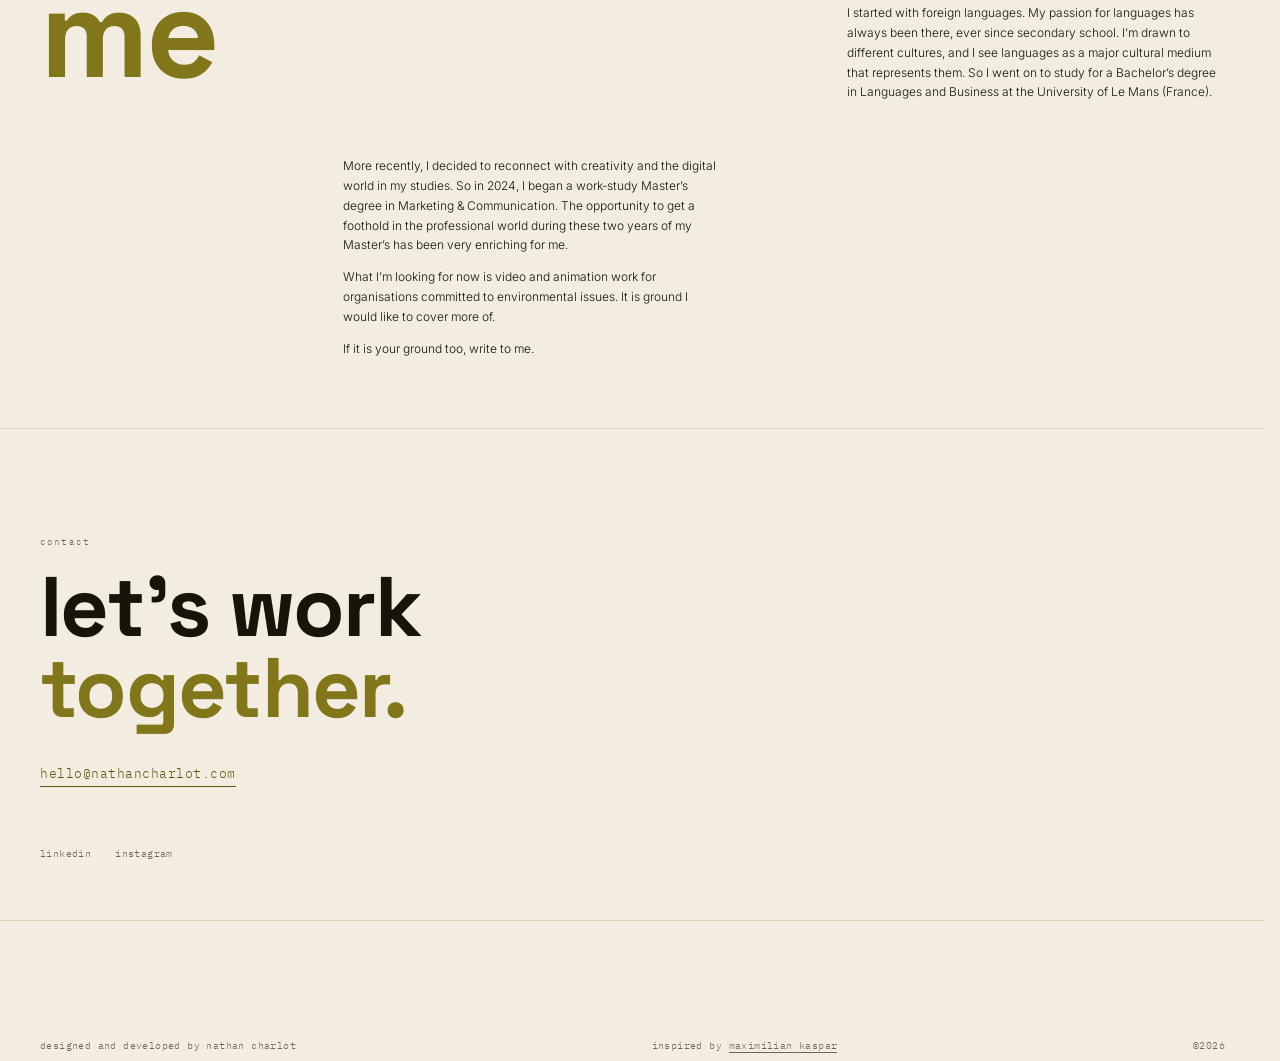
==== commit 8d5a37ca: "Title the Ma Nouvelle Assurance project by the role held there Co-Authored-By: Claude Opus 5.5 <nore" ====
--- a/index.html
+++ b/index.html
@@ -1809,7 +1809,7 @@
         images:['projects/hl-flyer/01.jpg']},
      ]},
 
-    {title:{fr:'Ma Nouvelle Assurance', en:'Ma Nouvelle Assurance'},
+    {title:{fr:'Monteur/créatif pour Ma Nouvelle Assurance', en:'Editor/creative for Ma Nouvelle Assurance'},
      tags:{fr:'Motion design, Social media', en:'Motion design, Social media'}, year:'2024', tools:['ae'],
      desc:{fr:"Un stage d’avril à mai 2024 dans une startup de courtage en assurance de prêt. J’y faisais du motion design pour les réseaux sociaux et les miniatures YouTube.",
            en:"A two-month internship in spring 2024 at a loan-insurance brokerage startup. I made motion design for their social media and YouTube thumbnails."},
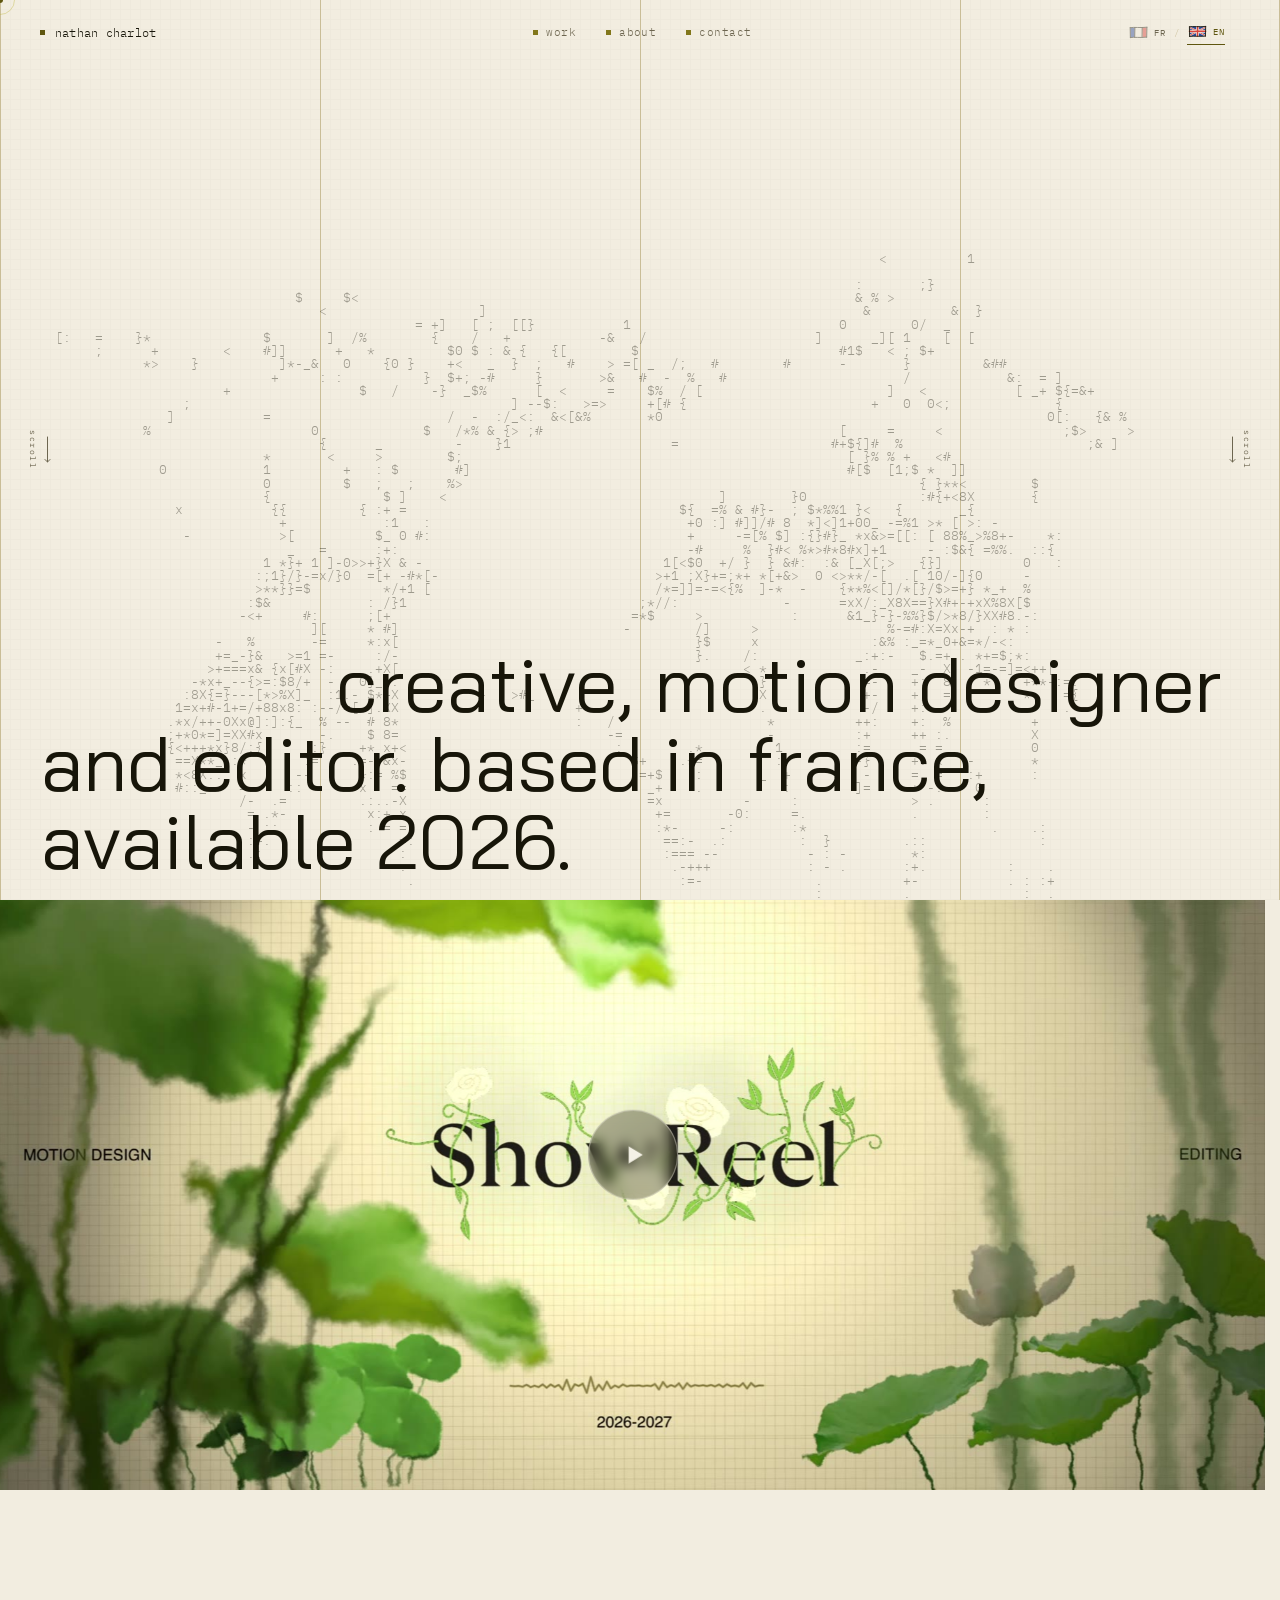
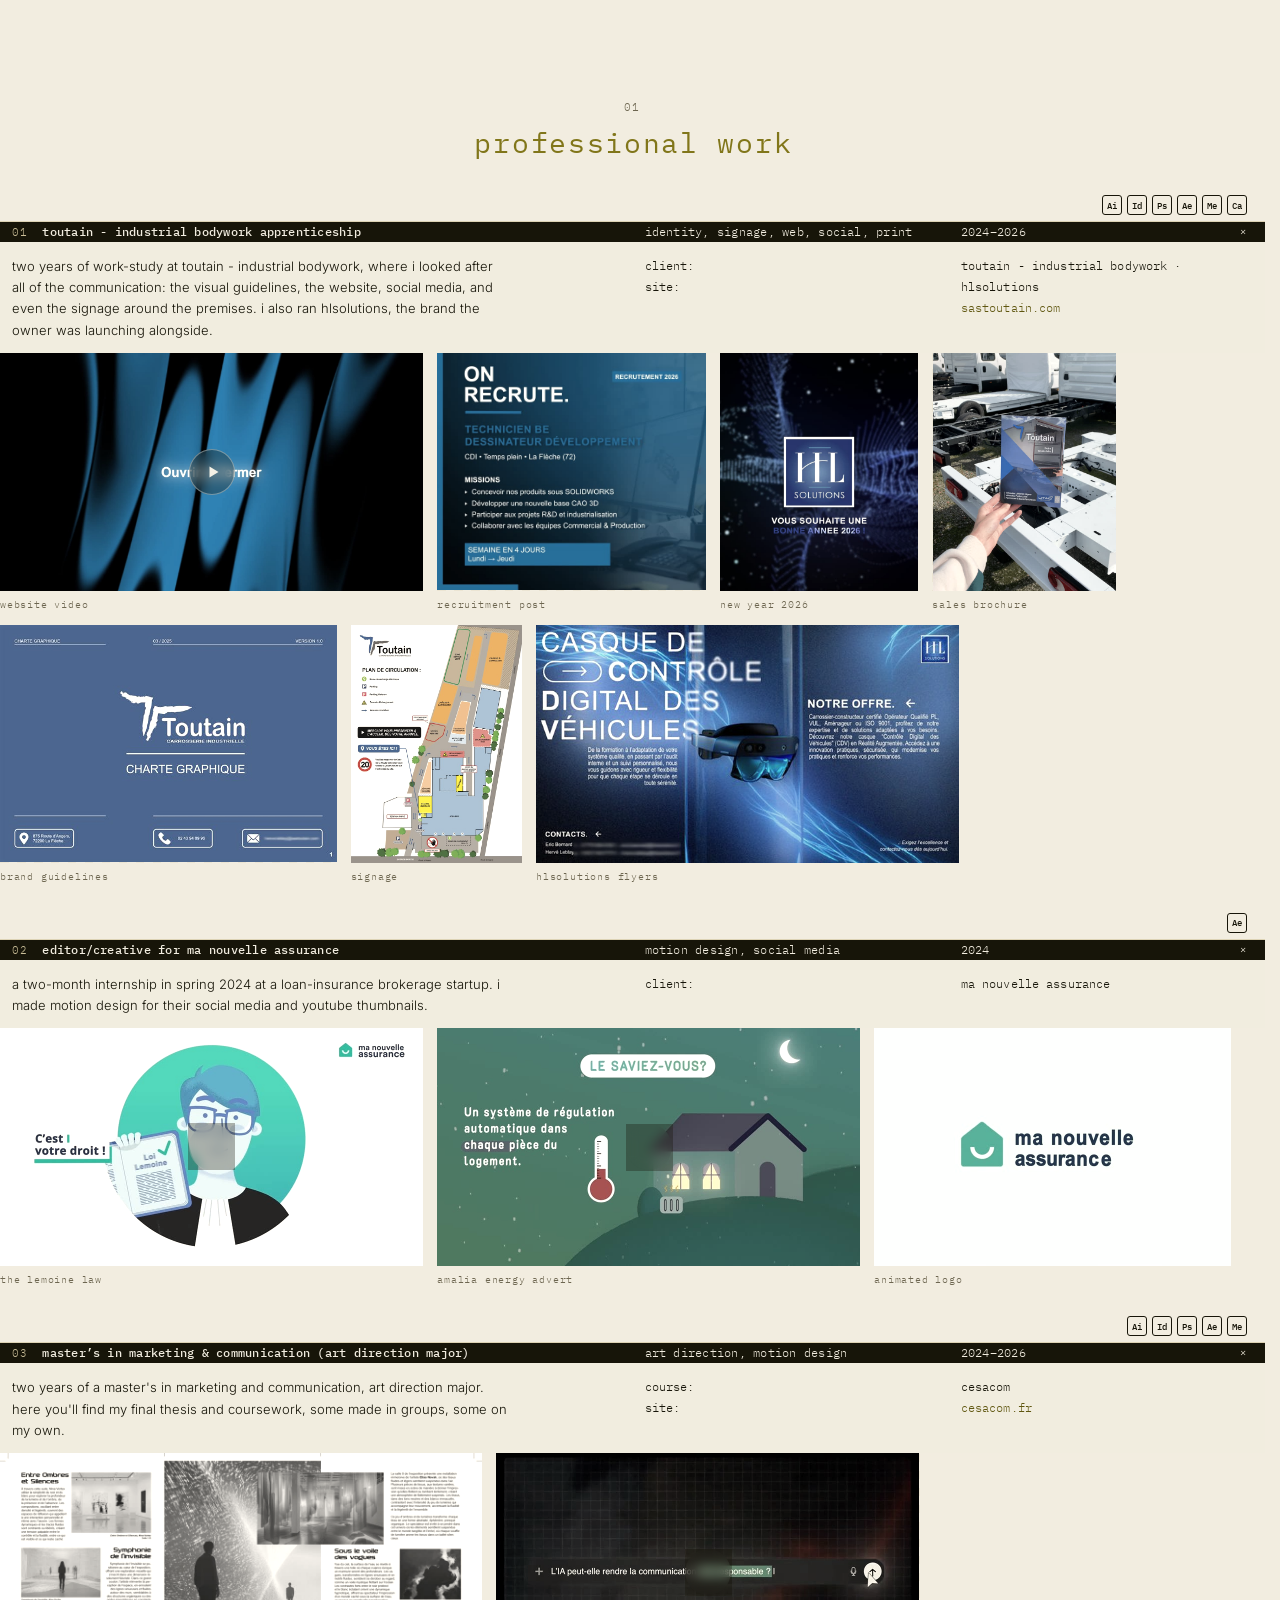
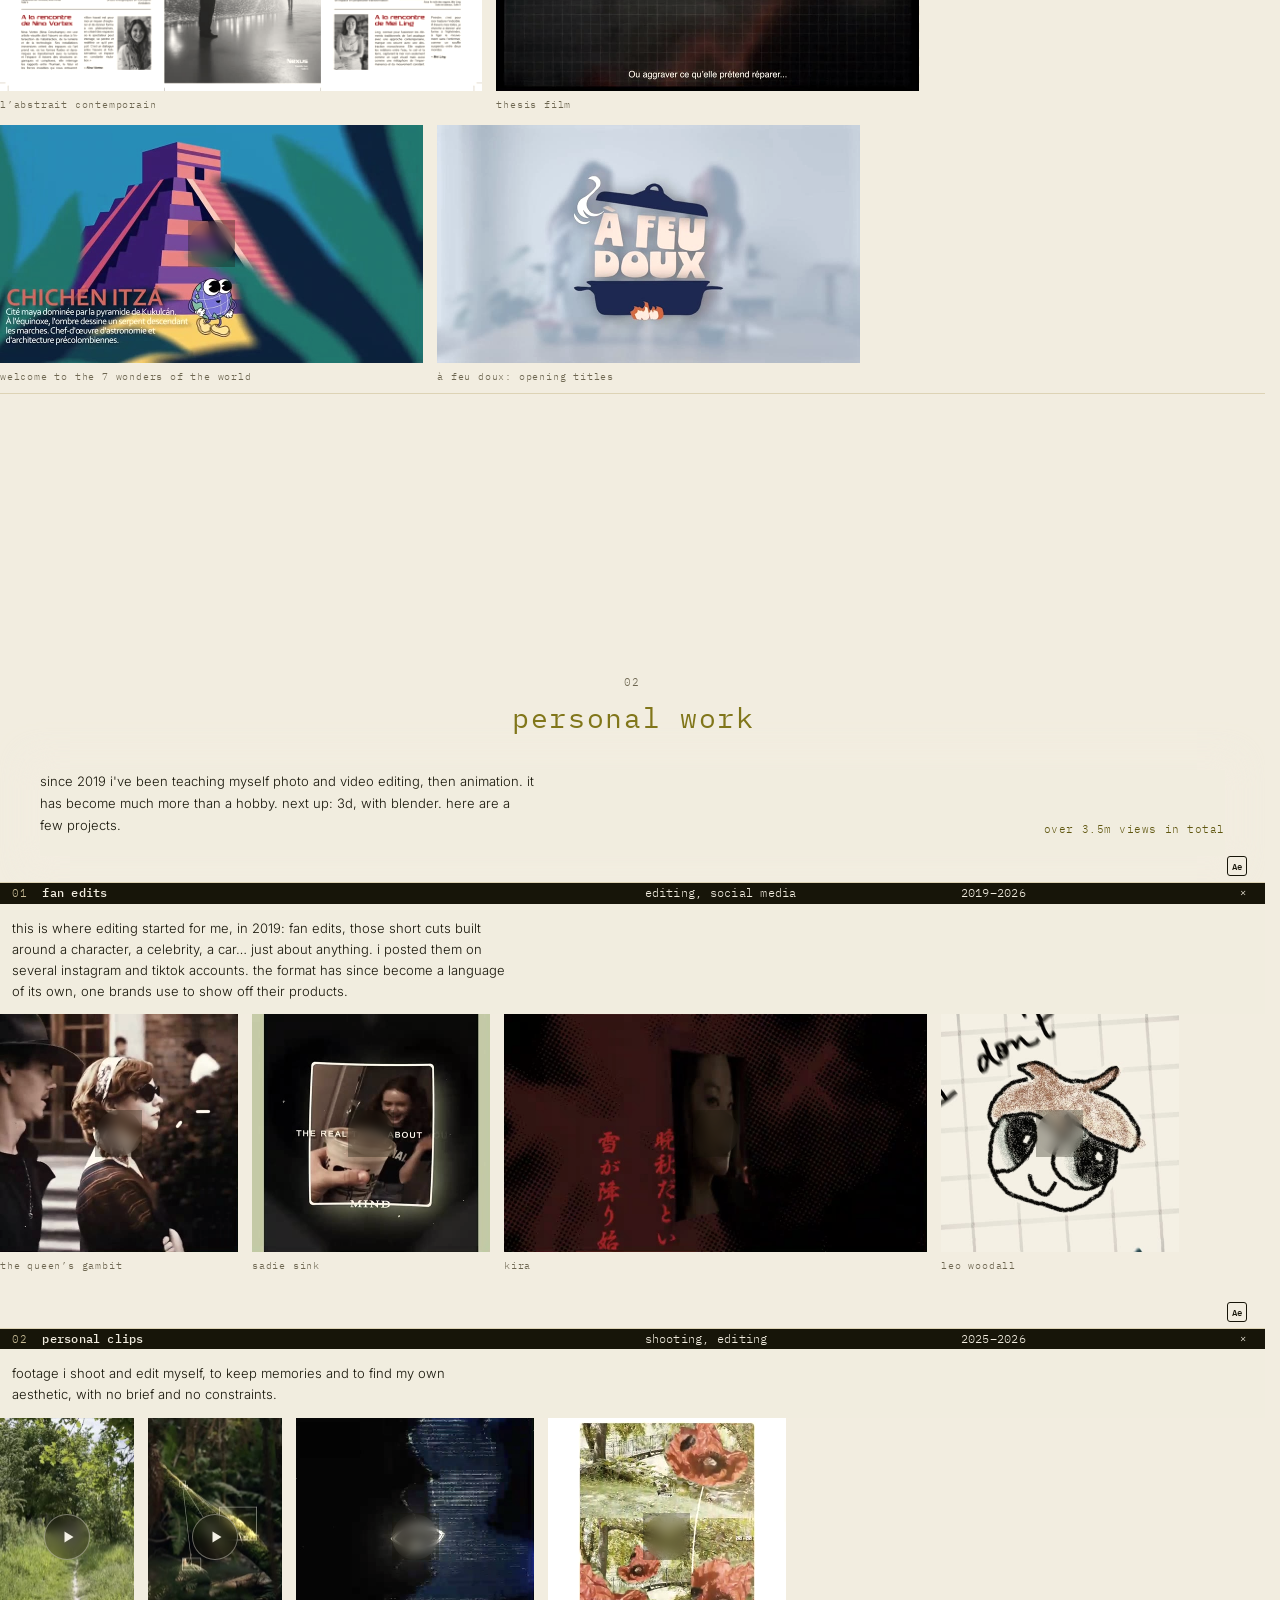
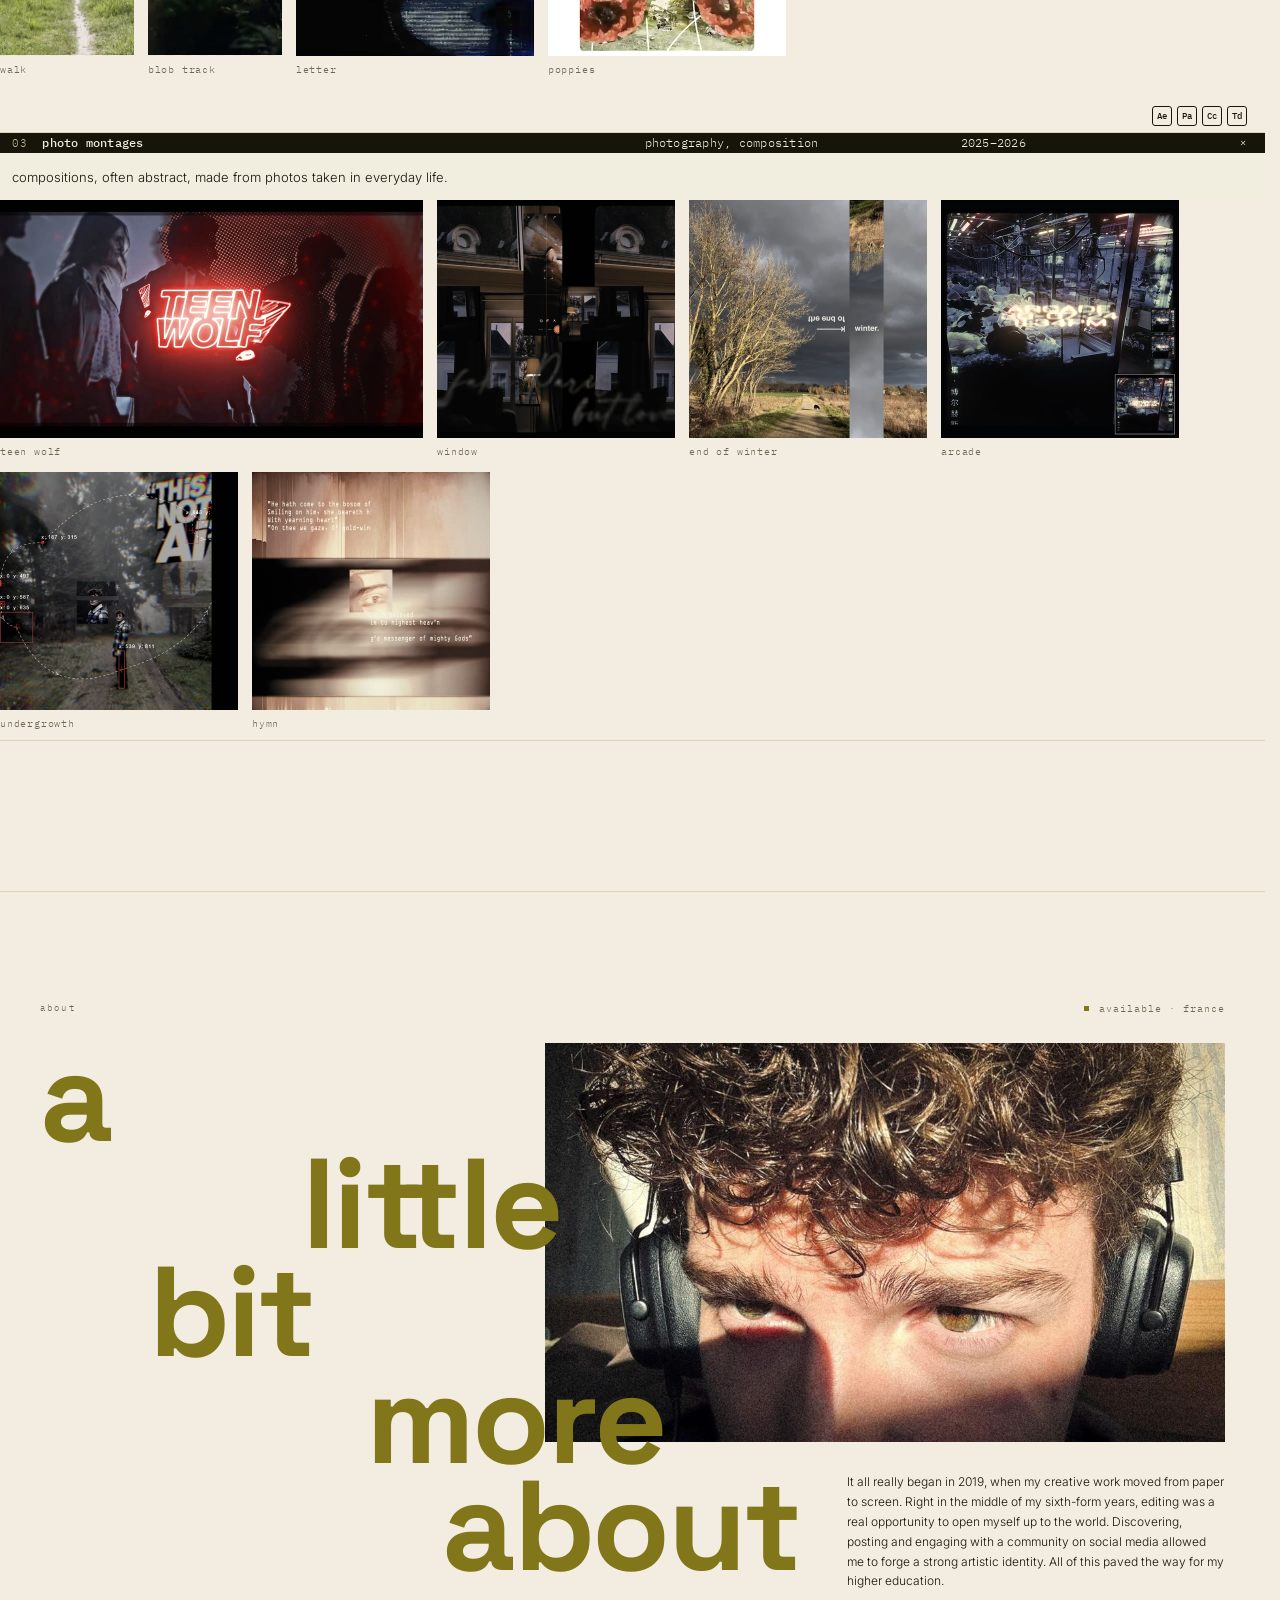
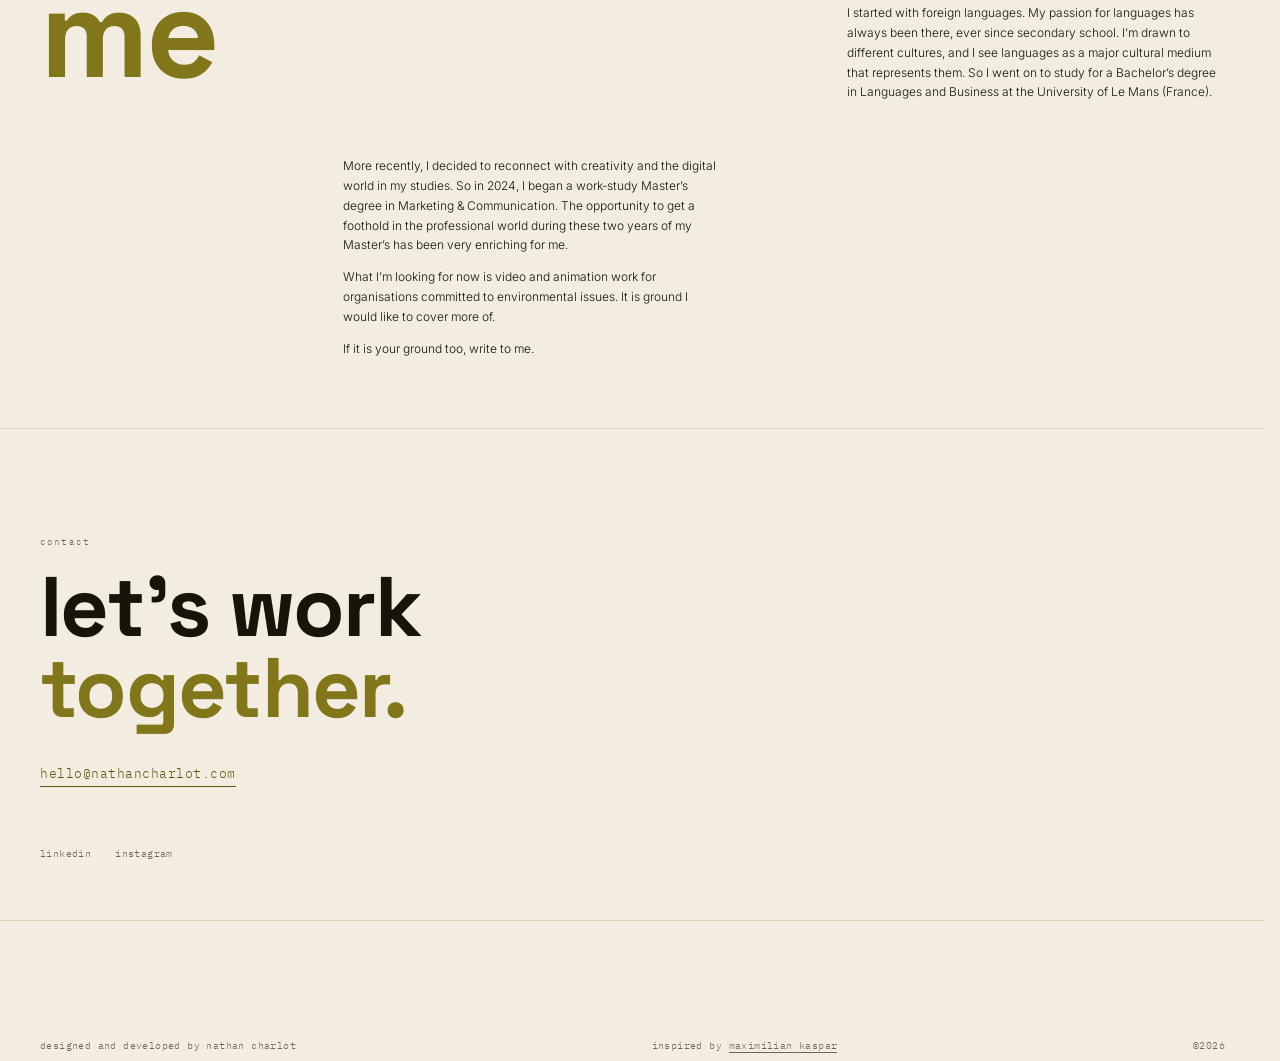
==== commit 9bd33801: "Cover the whole phone screen with the viewer Sized to the large viewport, so the page no longer show" ====
--- a/index.html
+++ b/index.html
@@ -672,7 +672,10 @@
 
 /* Narrow: one column that scrolls, the page first under the write-up */
 @media (max-width: 900px) {
-  .lb { overflow-y: auto; background: var(--bg); }
+  /* Sized to the large viewport: a phone draws the page under its translucent
+     toolbar, and an inset of 0 stopped above it, baring the work beneath. */
+  .lb { bottom: auto; height: 100vh; height: 100lvh; overflow-y: auto; overscroll-behavior: contain;
+    background: var(--bg); }
   .lb-top { position: sticky; top: 0; z-index: 2; grid-template-columns: 1fr auto; }
   .lb-counter { display: none; }
   .lb-name { grid-column: 1; }
@@ -684,7 +687,8 @@
   .lb-page { height: auto; }
   .lb-page img { max-height: 70vh; }
   .lb-nav { width: 30px; height: 30px; }
-  .lb-strip { padding: 14px 16px 28px; border-top: 0; }
+  /* Room to scroll the strip clear of the toolbar now drawn over the bottom */
+  .lb-strip { padding: 14px 16px calc(96px + env(safe-area-inset-bottom)); border-top: 0; }
 }
 
 /* ═══════════════════════════════════════
